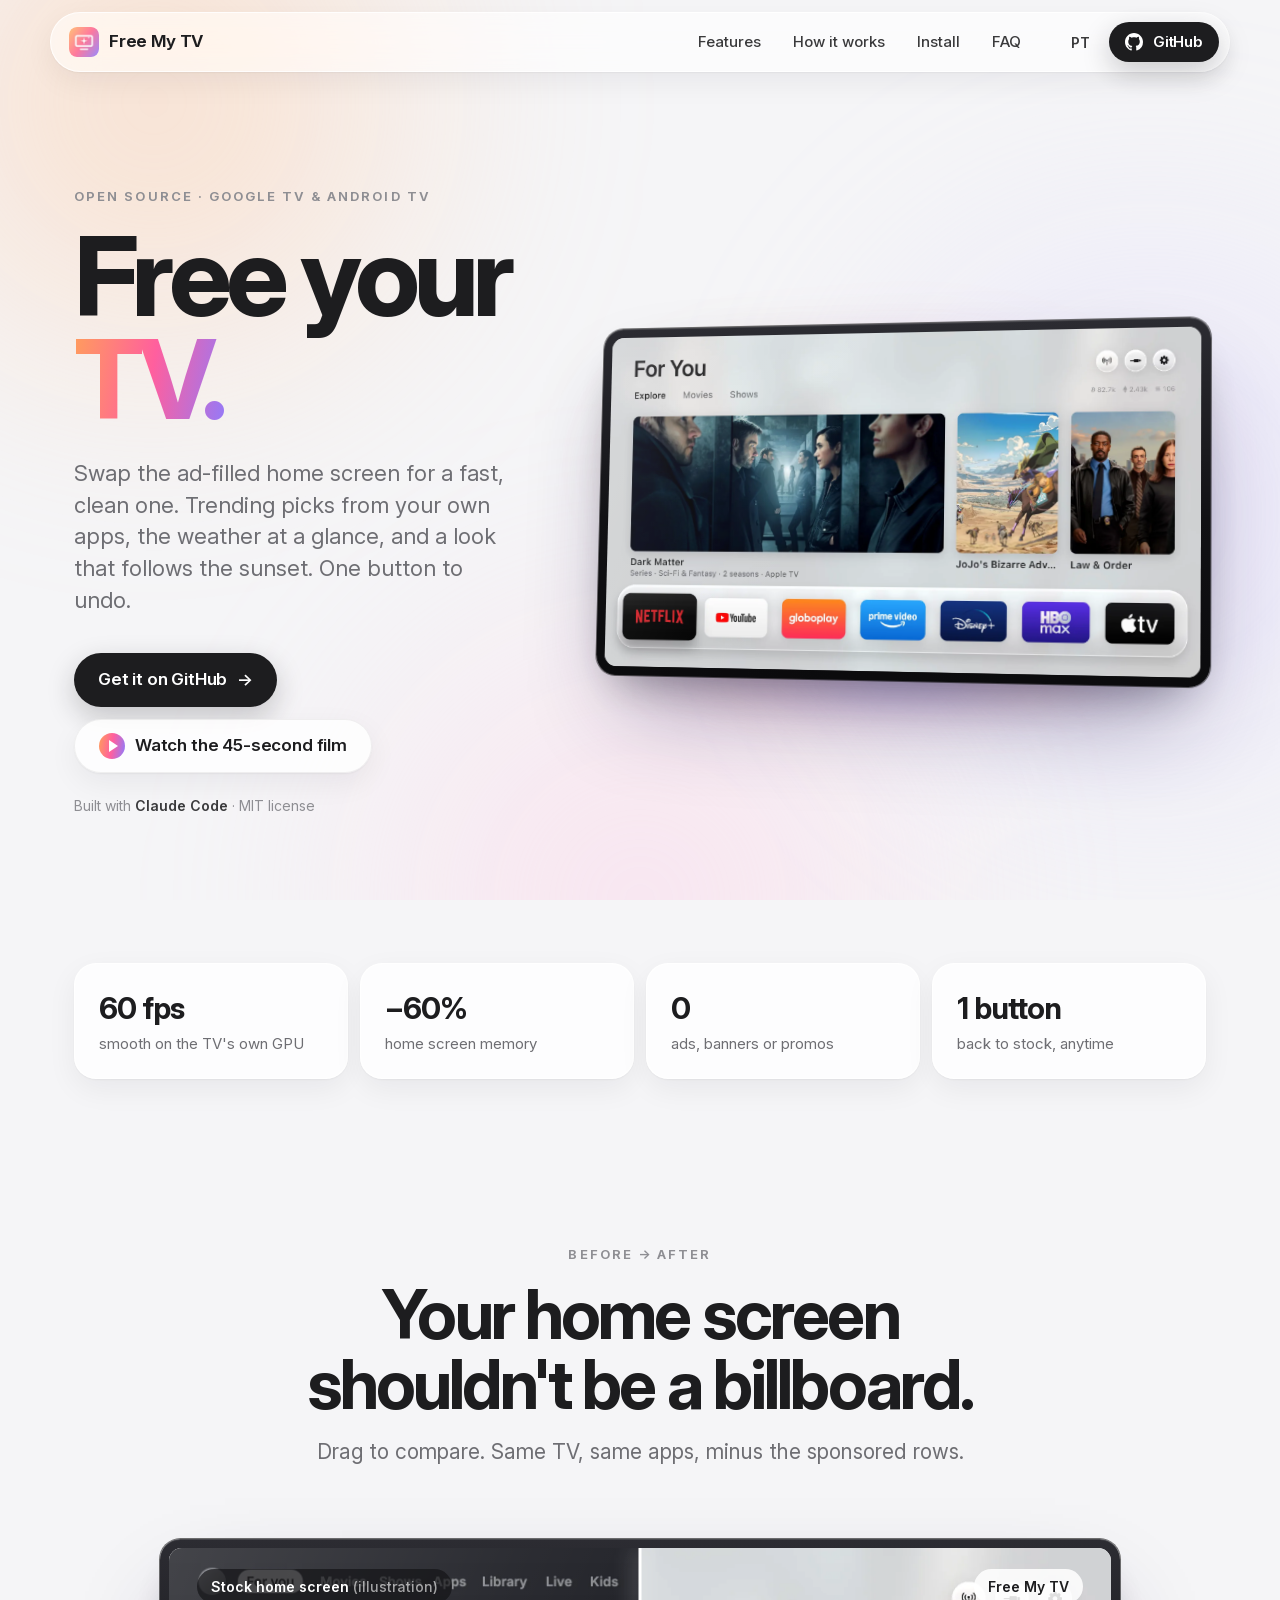
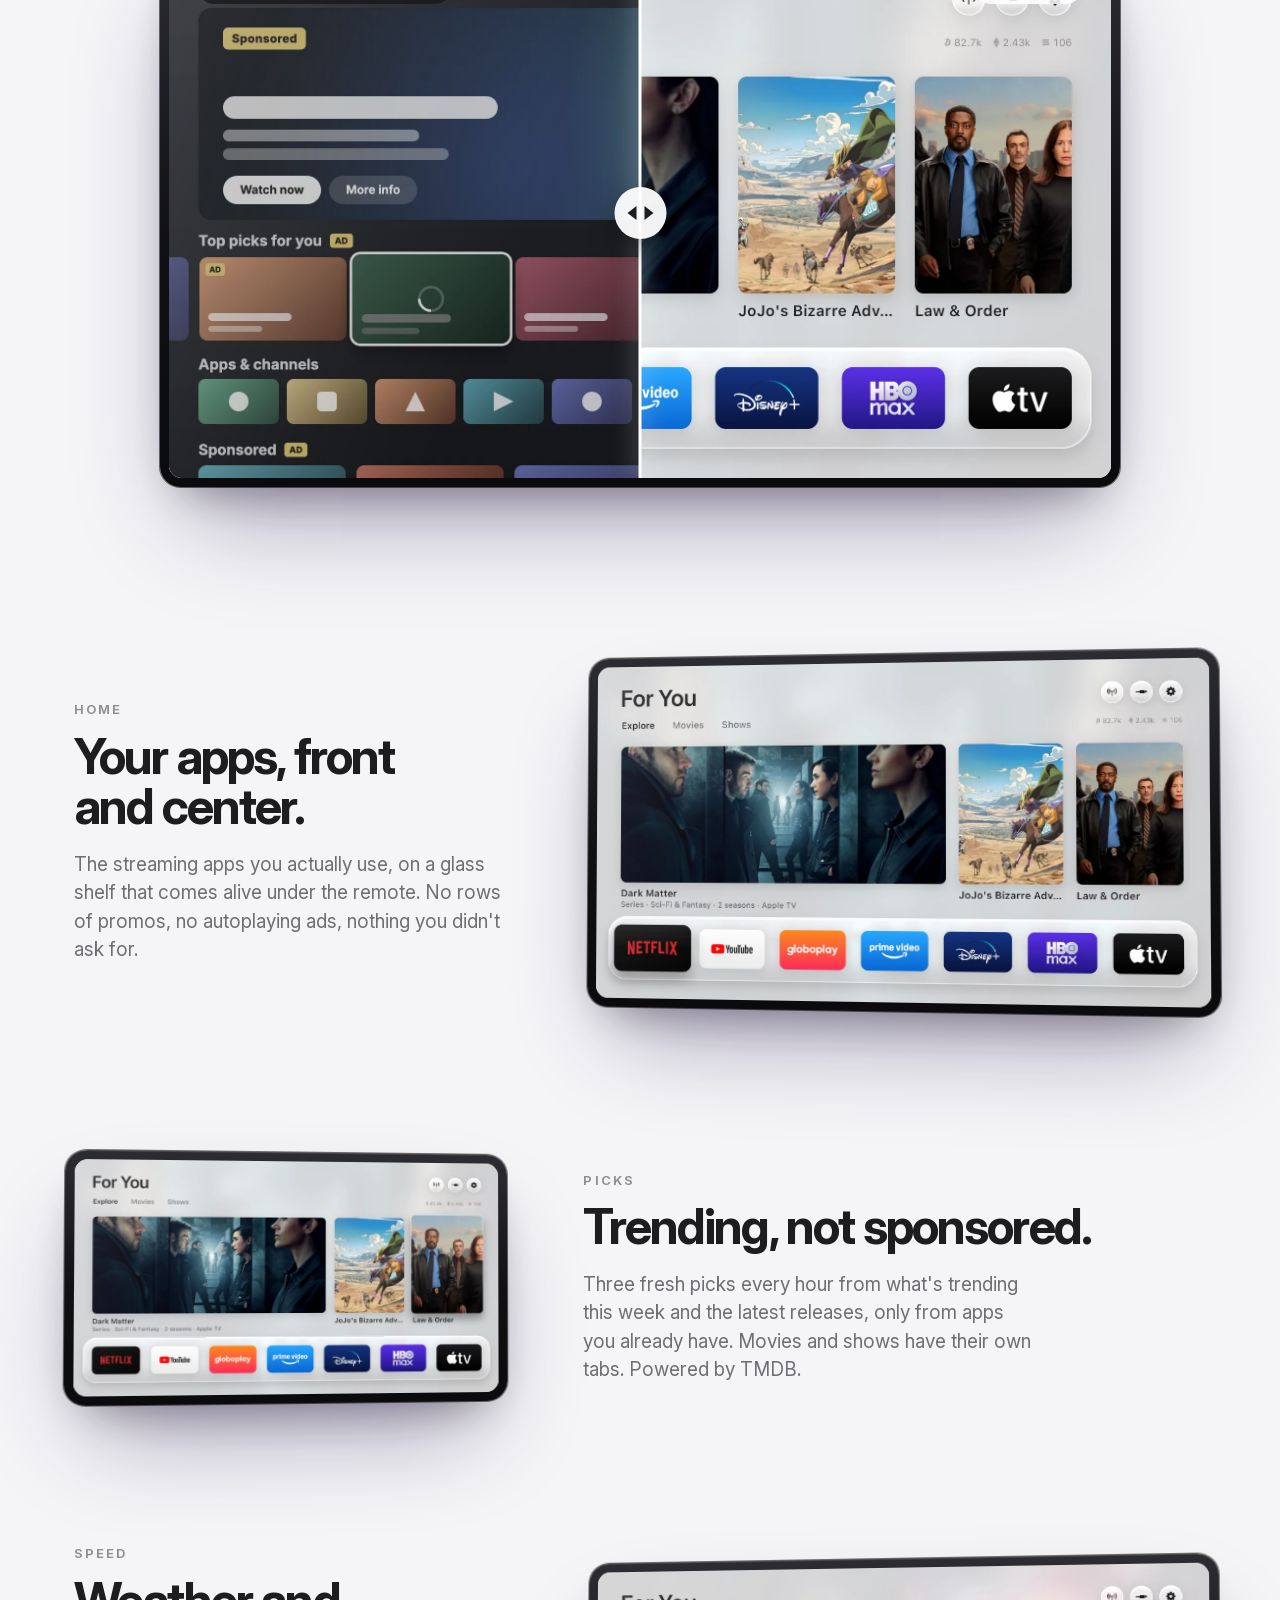
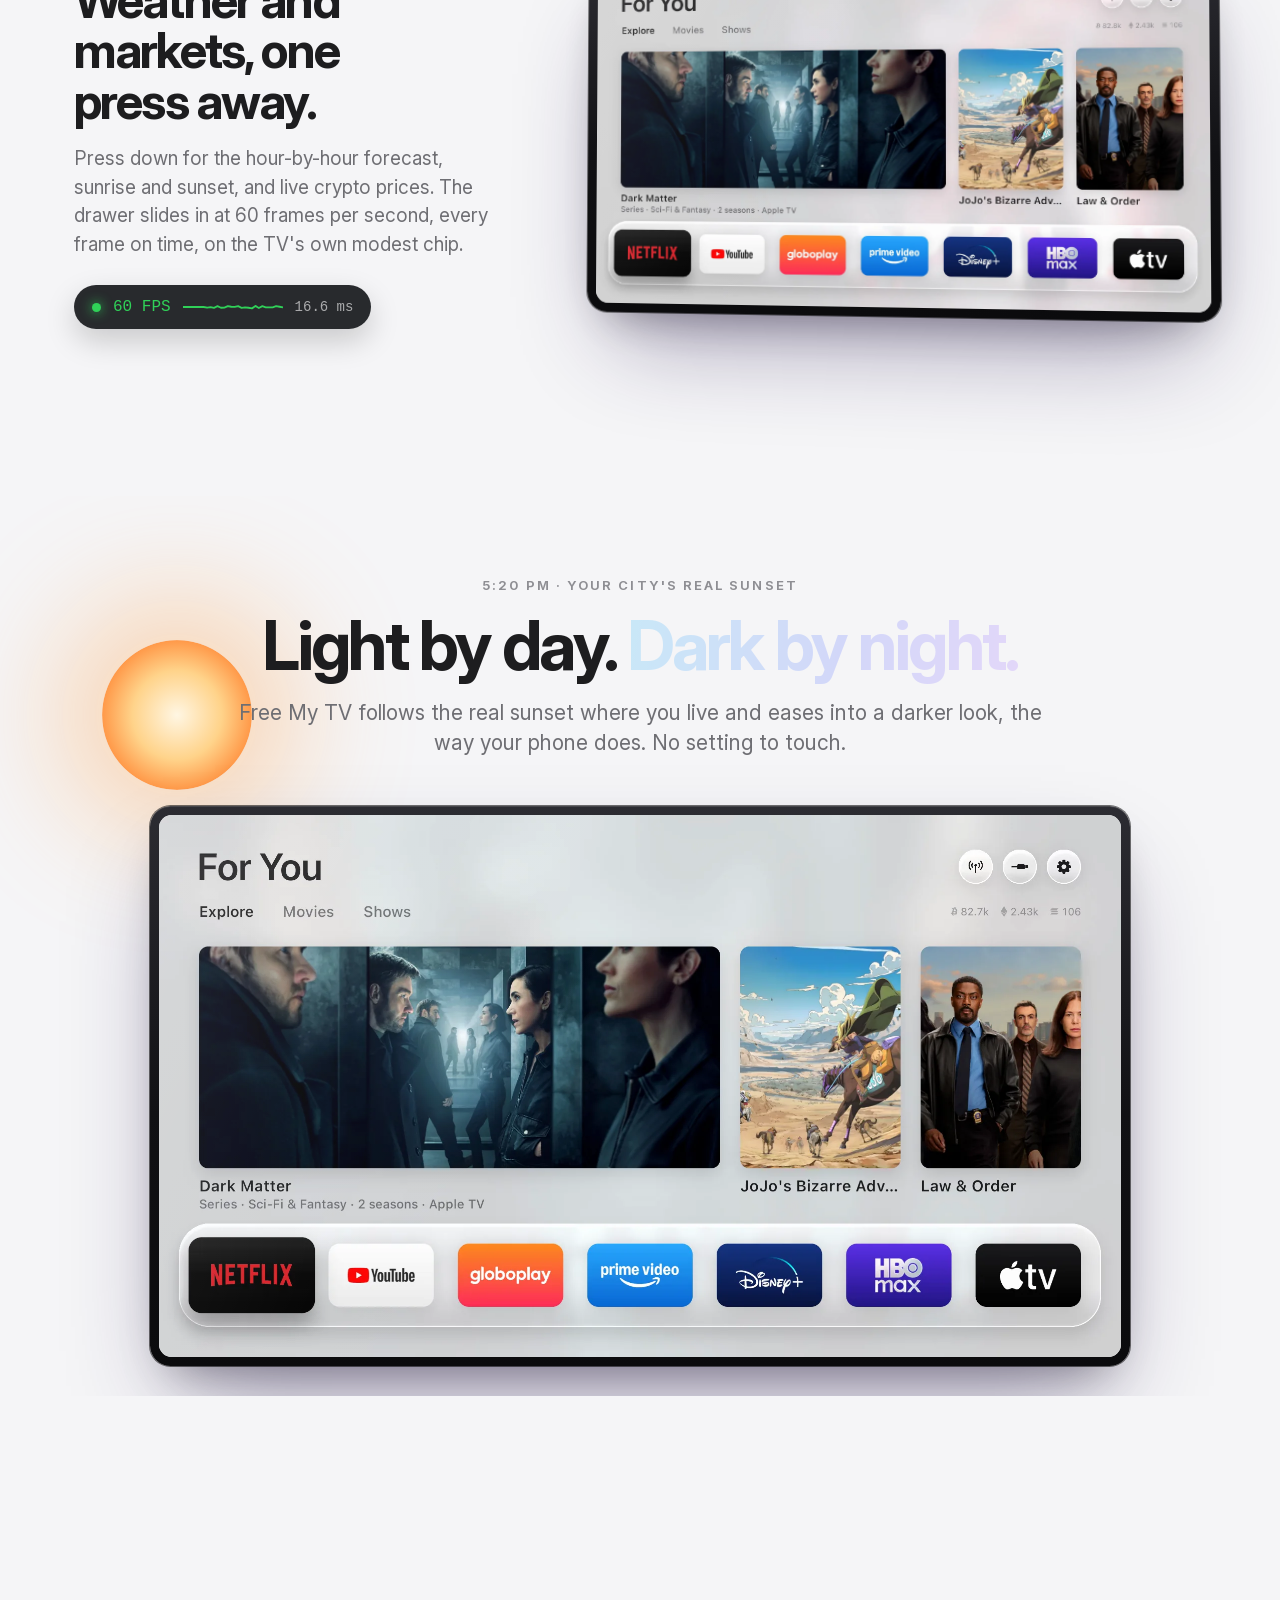
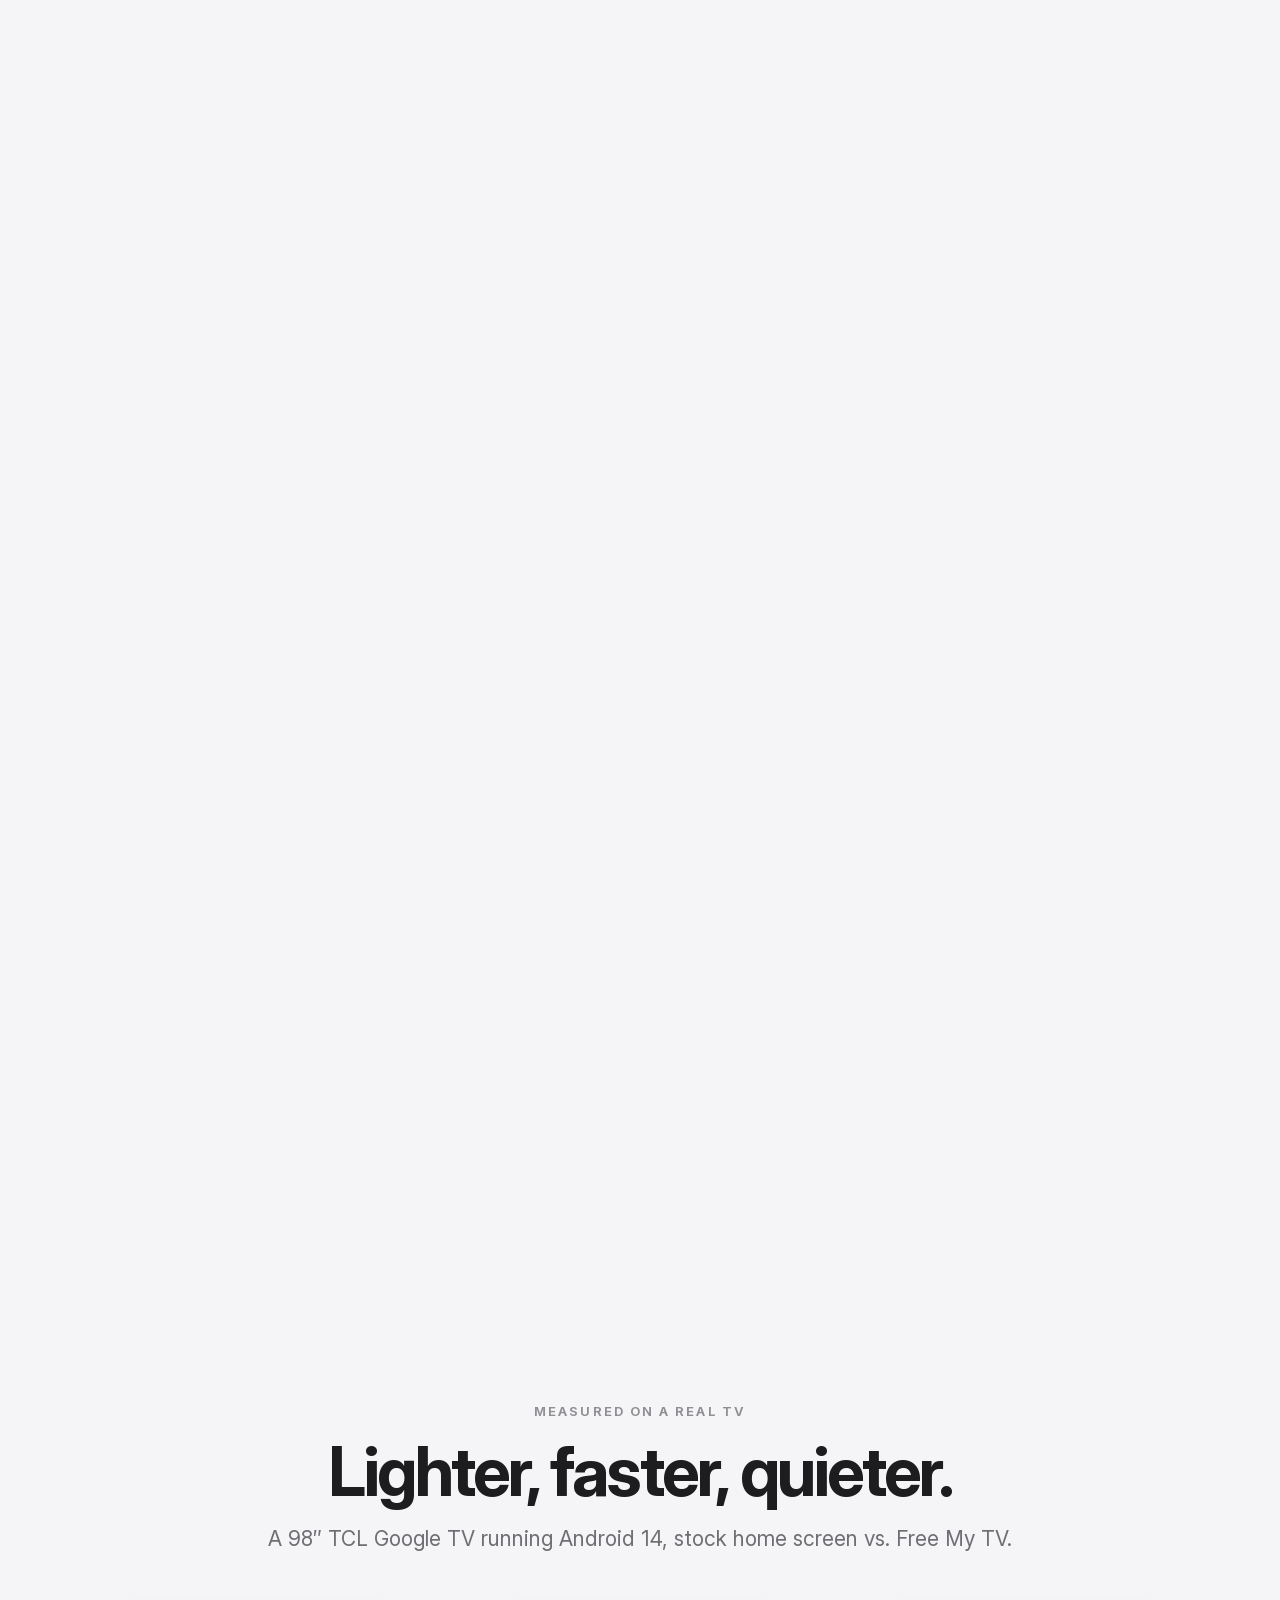
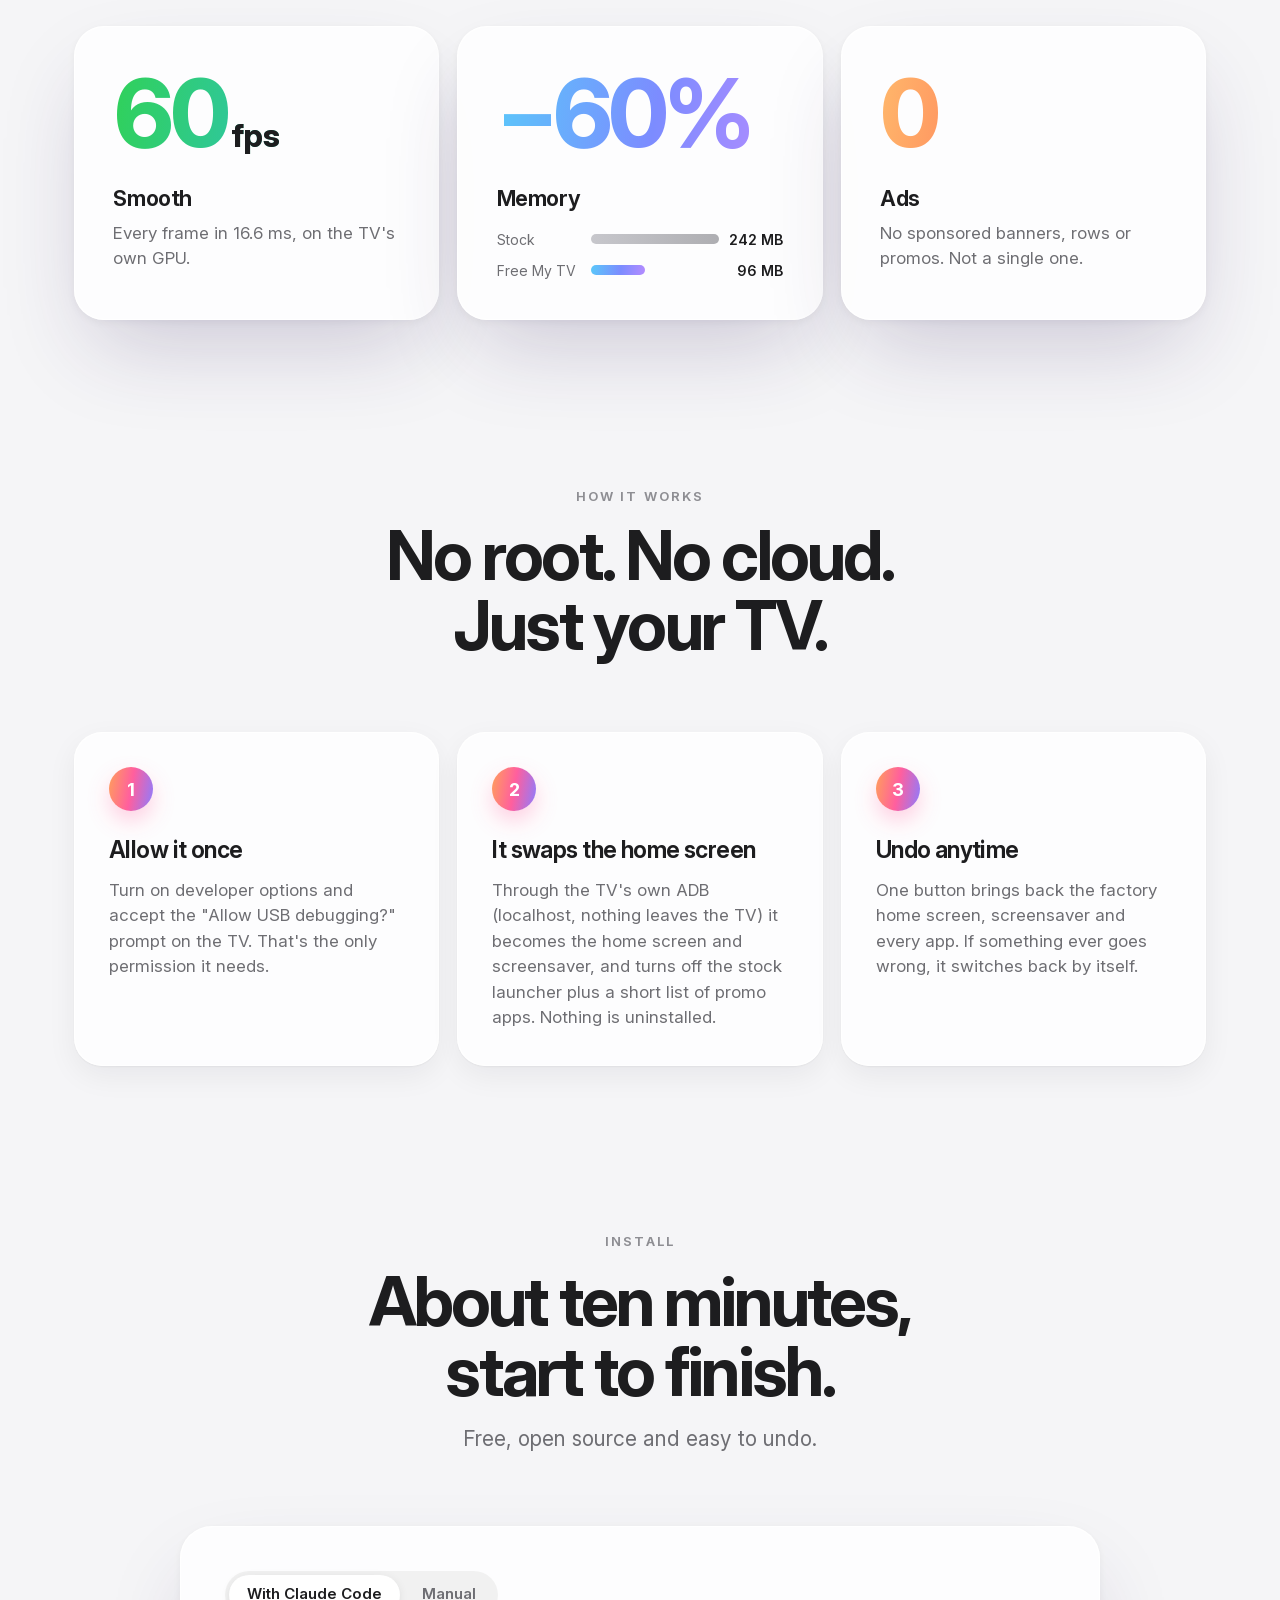
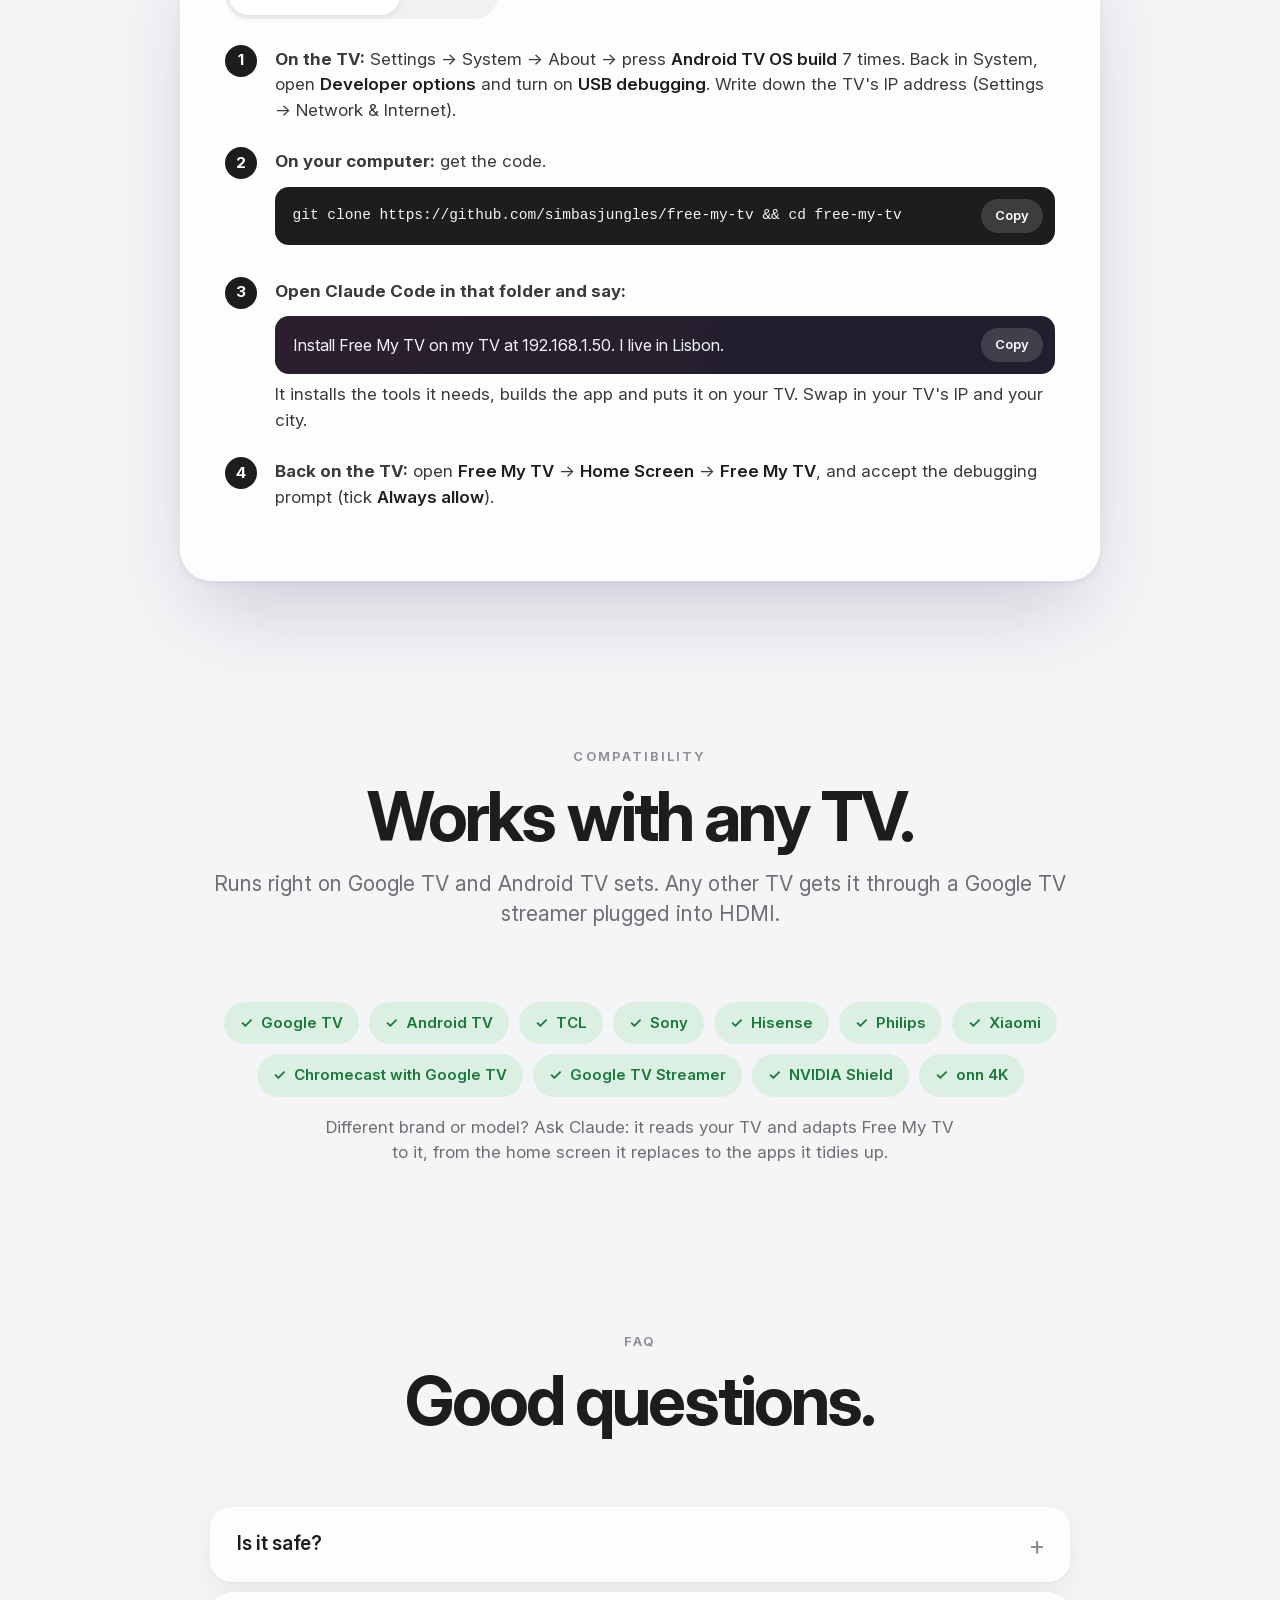
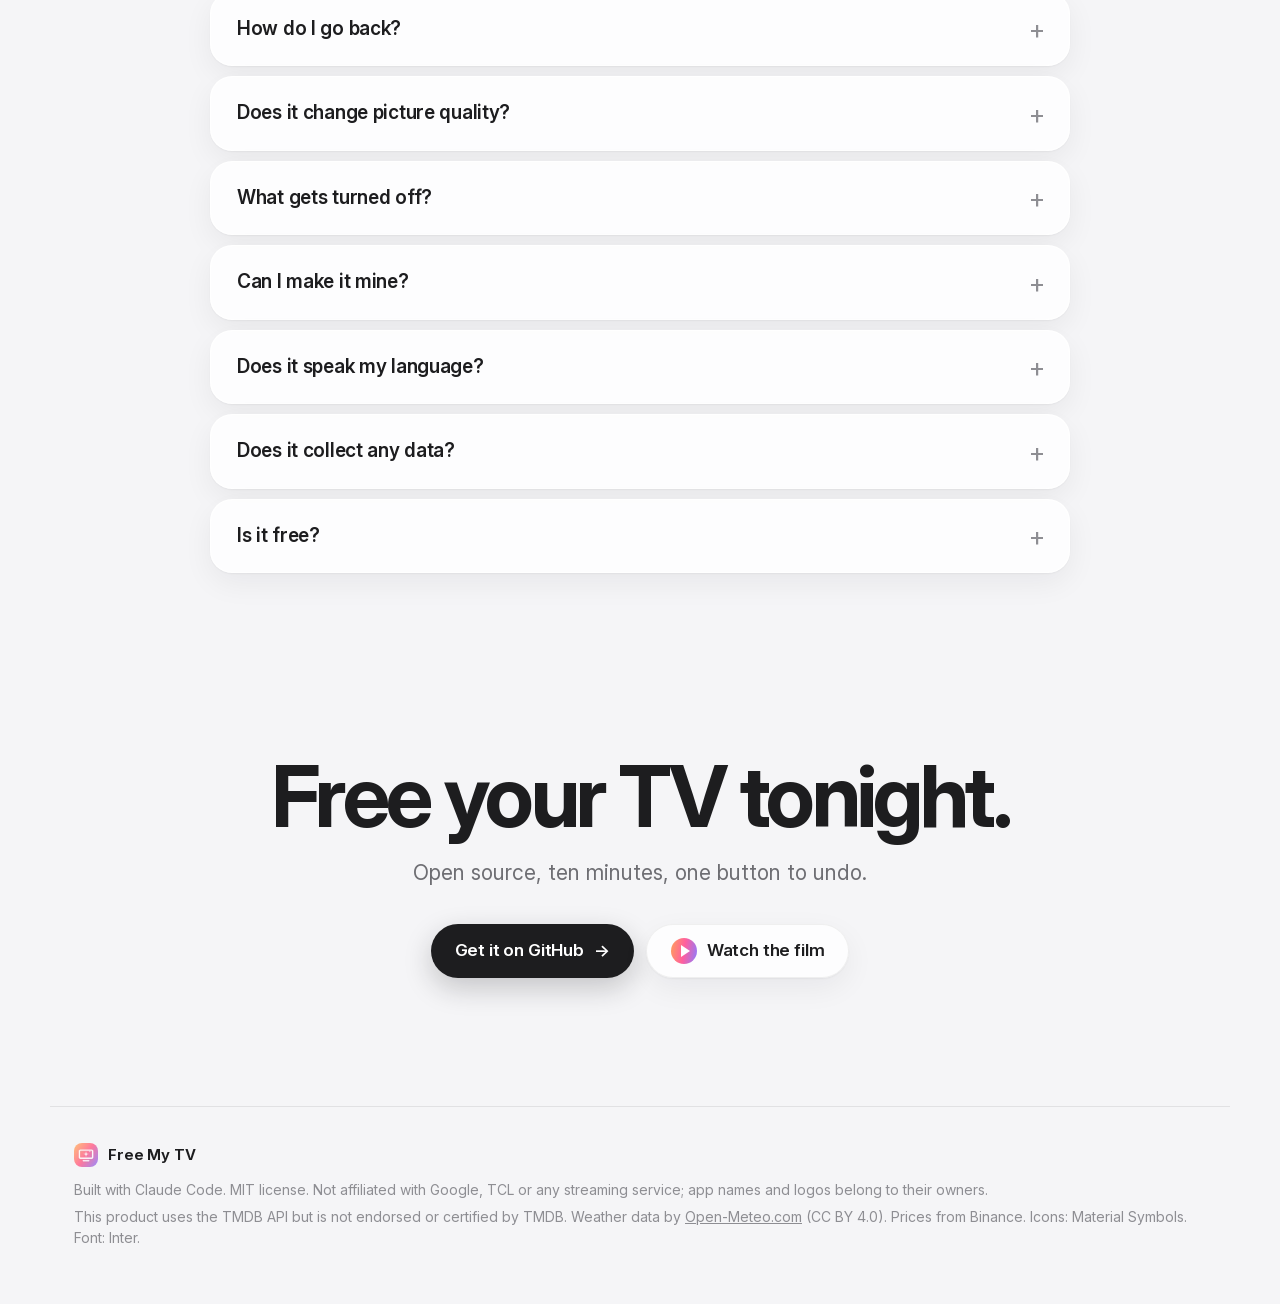
==== docs/index.html @ 4b9f0510 "feat: add Spanish language support" ====
<!doctype html>
<html lang="en">
<head>
  <meta charset="utf-8">
  <meta name="viewport" content="width=device-width, initial-scale=1, viewport-fit=cover">
  <script>
    // Brazilians (a Portuguese browser or a Brazilian time zone) get the Portuguese page; the PT/EN switch wins.
    (function () {
      var lang;
      try { lang = localStorage.getItem("lang"); } catch (e) {}
      if (!lang) {
        var zone = "";
        try { zone = Intl.DateTimeFormat().resolvedOptions().timeZone || ""; } catch (e) {}
        var brazil = /^(America\/(Sao_Paulo|Rio_Branco|Manaus|Cuiaba|Campo_Grande|Porto_Velho|Boa_Vista|Belem|Fortaleza|Recife|Araguaina|Maceio|Bahia|Santarem|Noronha|Eirunepe)|Brazil\/)/.test(zone);
        lang = brazil || /^pt\b/i.test(navigator.language || "") ? "pt" : "en";
      }
      if (lang === "pt") location.replace("pt/" + location.search + location.hash);
    })();
  </script>
  <title>Free My TV — a fast, ad-free home screen for Google TV</title>
  <meta name="description" content="Open-source home screen for Google TV and Android TV. No ads, 60 fps, trending picks from your own apps and a look that follows the sunset. One button to undo.">
  <link rel="canonical" href="https://freemytv.io/">
  <link rel="alternate" hreflang="en" href="https://freemytv.io/">
  <link rel="alternate" hreflang="pt-BR" href="https://freemytv.io/pt/">
  <link rel="alternate" hreflang="x-default" href="https://freemytv.io/">
  <meta name="theme-color" content="#F5F5F7">
  <meta property="og:type" content="website">
  <meta property="og:locale" content="en_US">
  <meta property="og:locale:alternate" content="pt_BR">
  <meta property="og:url" content="https://freemytv.io/">
  <meta property="og:title" content="Free My TV">
  <meta property="og:description" content="A fast, ad-free home screen for Google TV. Open source. One button to undo.">
  <meta property="og:image" content="https://freemytv.io/assets/og.jpg">
  <meta property="og:image:width" content="1200">
  <meta property="og:image:height" content="630">
  <meta name="twitter:card" content="summary_large_image">
  <meta name="twitter:title" content="Free My TV">
  <meta name="twitter:description" content="A fast, ad-free home screen for Google TV. Open source. One button to undo.">
  <meta name="twitter:image" content="https://freemytv.io/assets/og.jpg">
  <link rel="icon" type="image/png" href="assets/favicon-64.png">
  <link rel="apple-touch-icon" href="assets/apple-touch-icon.png">
  <link rel="preload" href="assets/fonts/InterVariable.ttf" as="font" type="font/ttf" crossorigin>
  <link rel="stylesheet" href="styles.css">
</head>
<body>
  <div class="sky" aria-hidden="true"><span class="blob b1"></span><span class="blob b2"></span><span class="blob b3"></span></div>

  <header class="nav" id="nav">
    <a class="brand" href="#top" aria-label="Free My TV, back to top">
      <img src="assets/icon-512.png" alt="" width="30" height="30">
      <span>Free My TV</span>
    </a>
    <nav class="links" aria-label="Sections">
      <a href="#features">Features</a>
      <a href="#how">How it works</a>
      <a href="#install">Install</a>
      <a href="#faq">FAQ</a>
    </nav>
    <div class="nav-end">
      <a class="lang" href="pt/" hreflang="pt-BR" lang="pt-BR" data-lang="pt" aria-label="Ler em português">PT</a>
      <a class="btn btn-dark btn-sm" href="https://github.com/simbasjungles/free-my-tv" rel="noopener">
      <svg class="gh" viewBox="0 0 16 16" aria-hidden="true"><path d="M8 0C3.58 0 0 3.58 0 8c0 3.54 2.29 6.53 5.47 7.59.4.07.55-.17.55-.38 0-.19-.01-.82-.01-1.49-2.01.37-2.53-.49-2.69-.94-.09-.23-.48-.94-.82-1.13-.28-.15-.68-.52-.01-.53.63-.01 1.08.58 1.23.82.72 1.21 1.87.87 2.33.66.07-.52.28-.87.51-1.07-1.78-.2-3.64-.89-3.64-3.95 0-.87.31-1.59.82-2.15-.08-.2-.36-1.02.08-2.12 0 0 .67-.21 2.2.82.64-.18 1.32-.27 2-.27.68 0 1.36.09 2 .27 1.53-1.04 2.2-.82 2.2-.82.44 1.1.16 1.92.08 2.12.51.56.82 1.27.82 2.15 0 3.07-1.87 3.75-3.65 3.95.29.25.54.73.54 1.48 0 1.07-.01 1.93-.01 2.2 0 .21.15.46.55.38A8.013 8.013 0 0016 8c0-4.42-3.58-8-8-8z"/></svg>
      <span>GitHub</span>
      </a>
    </div>
  </header>

  <main id="top">
    <!-- Hero -->
    <section class="hero">
      <div class="hero-copy">
        <p class="kicker" data-reveal>Open source · Google TV &amp; Android TV</p>
        <h1 data-reveal>Free your <span class="grad">TV.</span></h1>
        <p class="lede" data-reveal>Swap the ad-filled home screen for a fast, clean one. Trending picks from your own apps, the weather at a glance, and a look that follows the sunset. One button to undo.</p>
        <div class="cta" data-reveal>
          <a class="btn btn-dark" href="https://github.com/simbasjungles/free-my-tv" rel="noopener">Get it on GitHub <span aria-hidden="true">→</span></a>
          <button class="btn btn-glass" type="button" data-film><span class="play" aria-hidden="true"></span>Watch the 45-second film</button>
        </div>
        <p class="built" data-reveal>Built with <b>Claude Code</b> · MIT license</p>
      </div>
      <div class="hero-stage" data-reveal>
        <div class="tv tilt" id="heroTv">
          <div class="screen">
            <video data-src="assets/nav.mp4" poster="assets/nav-poster.webp" muted loop playsinline preload="none" aria-label="The Free My TV home screen, moving through the apps"></video>
          </div>
        </div>
        <div class="floor" aria-hidden="true"></div>
      </div>
      <ul class="stats" data-reveal>
        <li><b>60 fps</b><span>smooth on the TV's own GPU</span></li>
        <li><b>−60%</b><span>home screen memory</span></li>
        <li><b>0</b><span>ads, banners or promos</span></li>
        <li><b>1 button</b><span>back to stock, anytime</span></li>
      </ul>
    </section>

    <!-- Before / after -->
    <section class="section compare" id="compare">
      <div class="head" data-reveal>
        <p class="kicker">Before → after</p>
        <h2>Your home screen shouldn't be a billboard.</h2>
        <p class="sub">Drag to compare. Same TV, same apps, minus the sponsored rows.</p>
      </div>
      <div class="tv ba" id="ba" data-reveal tabindex="0" role="slider" aria-label="Compare the stock home screen with Free My TV" aria-valuemin="0" aria-valuemax="100" aria-valuenow="50">
        <div class="screen">
          <img class="after" src="assets/home-day.webp" alt="The Free My TV home screen: three picks, a glass shelf of apps" loading="lazy">
          <div class="before-wrap"><img class="before" src="assets/before.webp" alt="A typical stock home screen full of sponsored rows (illustration)" loading="lazy"></div>
          <span class="tag tag-l">Stock home screen <em>(illustration)</em></span>
          <span class="tag tag-r">Free My TV</span>
          <div class="handle" aria-hidden="true"><span></span></div>
        </div>
      </div>
    </section>

    <!-- Features -->
    <section class="section features" id="features">
      <article class="feature" data-reveal>
        <div class="copy">
          <p class="kicker">Home</p>
          <h3>Your apps, front and center.</h3>
          <p>The streaming apps you actually use, on a glass shelf that comes alive under the remote. No rows of promos, no autoplaying ads, nothing you didn't ask for.</p>
        </div>
        <div class="tv"><div class="screen"><video data-src="assets/nav.mp4" poster="assets/nav-poster.webp" muted loop playsinline preload="none" aria-label="Moving across the app shelf"></video></div></div>
      </article>

      <article class="feature flip" data-reveal>
        <div class="copy">
          <p class="kicker">Picks</p>
          <h3>Trending, not sponsored.</h3>
          <p>Three fresh picks every hour from what's trending this week and the latest releases, only from apps you already have. Movies and shows have their own tabs. Powered by TMDB.</p>
        </div>
        <div class="tv"><div class="screen"><video data-src="assets/tabs.mp4" poster="assets/tabs-poster.webp" muted loop playsinline preload="none" aria-label="Switching between Explore, Movies and Shows"></video></div></div>
      </article>

      <article class="feature" data-reveal>
        <div class="copy">
          <p class="kicker">Speed</p>
          <h3>Weather and markets, one press away.</h3>
          <p>Press down for the hour-by-hour forecast, sunrise and sunset, and live crypto prices. The drawer slides in at 60 frames per second, every frame on time, on the TV's own modest chip.</p>
          <div class="hud" aria-hidden="true"><i></i><b>60 FPS</b><svg viewBox="0 0 120 24" preserveAspectRatio="none"><polyline id="spark" fill="none" points=""/></svg><span>16.6 ms</span></div>
        </div>
        <div class="tv"><div class="screen"><video data-src="assets/drawer.mp4" poster="assets/drawer-poster.webp" muted loop playsinline preload="none" aria-label="The drawer with weather and crypto opening"></video></div></div>
      </article>
    </section>

    <!-- Sunset: scroll to go from day to night -->
    <section class="sunset" id="sunset" aria-label="Light by day, dark by night">
      <div class="sticky">
        <div class="stars" aria-hidden="true"></div>
        <div class="sun" aria-hidden="true"></div>
        <div class="moon" aria-hidden="true"></div>
        <div class="head">
          <p class="kicker"><span class="clock" id="sunClock">5:20 PM</span> · your city's real sunset</p>
          <h2><span class="w-day">Light by day.</span> <span class="w-night">Dark by night.</span></h2>
          <p class="sub">Free My TV follows the real sunset where you live and eases into a darker look, the way your phone does. No setting to touch.</p>
        </div>
        <div class="tv"><div class="screen">
          <img src="assets/day.webp" alt="The home screen during the day" loading="lazy">
          <img class="night" src="assets/night.webp" alt="The same home screen at night" loading="lazy">
        </div></div>
      </div>
    </section>

    <!-- Numbers -->
    <section class="section numbers" id="numbers">
      <div class="head" data-reveal>
        <p class="kicker">Measured on a real TV</p>
        <h2>Lighter, faster, quieter.</h2>
        <p class="sub">A 98″ TCL Google TV running Android 14, stock home screen vs. Free My TV.</p>
      </div>
      <div class="cards">
        <div class="card" data-reveal><b class="big grad-mint"><span data-count="60">0</span><small>fps</small></b><h4>Smooth</h4><p>Every frame in 16.6 ms, on the TV's own GPU.</p></div>
        <div class="card" data-reveal><b class="big grad-sky">−<span data-count="60">0</span>%</b><h4>Memory</h4>
          <div class="bars"><div><span>Stock</span><i style="--w:100%"></i><em>242 MB</em></div><div><span>Free My TV</span><i style="--w:40%"></i><em>96 MB</em></div></div>
        </div>
        <div class="card" data-reveal><b class="big grad-sun">0</b><h4>Ads</h4><p>No sponsored banners, rows or promos. Not a single one.</p></div>
      </div>
    </section>

    <!-- How it works -->
    <section class="section how" id="how">
      <div class="head" data-reveal>
        <p class="kicker">How it works</p>
        <h2>No root. No cloud. Just your TV.</h2>
      </div>
      <ol class="steps">
        <li class="step" data-reveal>
          <span class="num">1</span>
          <h4>Allow it once</h4>
          <p>Turn on developer options and accept the "Allow USB debugging?" prompt on the TV. That's the only permission it needs.</p>
        </li>
        <li class="step" data-reveal>
          <span class="num">2</span>
          <h4>It swaps the home screen</h4>
          <p>Through the TV's own ADB (localhost, nothing leaves the TV) it becomes the home screen and screensaver, and turns off the stock launcher plus a short list of promo apps. Nothing is uninstalled.</p>
        </li>
        <li class="step" data-reveal>
          <span class="num">3</span>
          <h4>Undo anytime</h4>
          <p>One button brings back the factory home screen, screensaver and every app. If something ever goes wrong, it switches back by itself.</p>
        </li>
      </ol>
    </section>

    <!-- Install -->
    <section class="section install" id="install">
      <div class="head" data-reveal>
        <p class="kicker">Install</p>
        <h2>About ten minutes, start to finish.</h2>
        <p class="sub">Free, open source and easy to undo.</p>
      </div>
      <div class="panel" data-reveal>
        <div class="tabs" role="tablist" aria-label="Install method">
          <button role="tab" aria-selected="true" aria-controls="tab-claude" id="t-claude">With Claude Code</button>
          <button role="tab" aria-selected="false" aria-controls="tab-manual" id="t-manual">Manual</button>
        </div>

        <div class="tabpanel" id="tab-claude" role="tabpanel" aria-labelledby="t-claude">
          <ol class="howto">
            <li><b>On the TV:</b> Settings → System → About → press <em>Android TV OS build</em> 7 times. Back in System, open <em>Developer options</em> and turn on <em>USB debugging</em>. Write down the TV's IP address (Settings → Network &amp; Internet).</li>
            <li><b>On your computer:</b> get the code.
              <div class="code"><code>git clone https://github.com/simbasjungles/free-my-tv &amp;&amp; cd free-my-tv</code><button class="copy-btn" type="button" aria-label="Copy command">Copy</button></div>
            </li>
            <li><b>Open Claude Code in that folder and say:</b>
              <div class="code prompt"><code>Install Free My TV on my TV at 192.168.1.50. I live in Lisbon.</code><button class="copy-btn" type="button" aria-label="Copy prompt">Copy</button></div>
              It installs the tools it needs, builds the app and puts it on your TV. Swap in your TV's IP and your city.
            </li>
            <li><b>Back on the TV:</b> open <em>Free My TV</em> → <em>Home Screen</em> → <em>Free My TV</em>, and accept the debugging prompt (tick <em>Always allow</em>).</li>
          </ol>
        </div>

        <div class="tabpanel" id="tab-manual" role="tabpanel" aria-labelledby="t-manual" hidden>
          <ol class="howto">
            <li><b>On the TV:</b> turn on <em>Developer options</em> and <em>USB debugging</em> (as in the other tab), and note its IP address.</li>
            <li><b>Tools:</b> a JDK (17+), the Android SDK command-line tools and adb. On a Mac:
              <div class="code"><code>brew install --cask temurin android-commandlinetools android-platform-tools &amp;&amp; sdkmanager "build-tools;34.0.0" "platforms;android-34"</code><button class="copy-btn" type="button" aria-label="Copy command">Copy</button></div>
            </li>
            <li><b>Build:</b> the first run creates <em>config.properties</em>. Add your city there and, for the trending picks, a <a href="https://www.themoviedb.org/settings/api" rel="noopener">free TMDB key</a>. Then build again.
              <div class="code"><code>git clone https://github.com/simbasjungles/free-my-tv &amp;&amp; cd free-my-tv &amp;&amp; ./build.sh</code><button class="copy-btn" type="button" aria-label="Copy command">Copy</button></div>
            </li>
            <li><b>Install:</b>
              <div class="code"><code>adb connect 192.168.1.50:5555 &amp;&amp; adb install -r FreeMyTV.apk</code><button class="copy-btn" type="button" aria-label="Copy command">Copy</button></div>
              On TCL TVs, also let it run in the background (TCL blocks it by default):
              <div class="code"><code>adb shell appops set io.freemytv AUTO_START allow</code><button class="copy-btn" type="button" aria-label="Copy command">Copy</button></div>
            </li>
            <li><b>On the TV:</b> open <em>Free My TV</em> → <em>Home Screen</em> → <em>Free My TV</em>.</li>
          </ol>
        </div>
      </div>
    </section>

    <!-- Compatibility -->
    <section class="section compat" id="compat">
      <div class="head" data-reveal>
        <p class="kicker">Compatibility</p>
        <h2>Works with any TV.</h2>
        <p class="sub">Runs right on Google TV and Android TV sets. Any other TV gets it through a Google TV streamer plugged into HDMI.</p>
      </div>
      <div class="chips" data-reveal>
        <span class="chip ok">Google TV</span><span class="chip ok">Android TV</span><span class="chip ok">TCL</span><span class="chip ok">Sony</span>
        <span class="chip ok">Hisense</span><span class="chip ok">Philips</span><span class="chip ok">Xiaomi</span><span class="chip ok">Chromecast with Google TV</span>
        <span class="chip ok">Google TV Streamer</span><span class="chip ok">NVIDIA Shield</span><span class="chip ok">onn 4K</span>
      </div>
      <p class="note" data-reveal>Different brand or model? Ask Claude: it reads your TV and adapts Free My TV to it, from the home screen it replaces to the apps it tidies up.</p>
    </section>

    <!-- FAQ -->
    <section class="section faq" id="faq">
      <div class="head" data-reveal>
        <p class="kicker">FAQ</p>
        <h2>Good questions.</h2>
      </div>
      <div class="qs" data-reveal>
        <details><summary>Is it safe?</summary><p>It uses the same commands as Android's own developer tools, from inside the TV. Nothing is rooted or uninstalled: apps are only turned off and come back with one button. Picture, sound, inputs, the remote, Google services and the Play Store are on a never-touch list.</p></details>
        <details><summary>How do I go back?</summary><p>Open Free My TV → Home Screen → Original. The factory home screen, screensaver and every app come back exactly as they were. If the new home screen ever crashes three times in five minutes, it switches back on its own.</p></details>
        <details><summary>Does it change picture quality?</summary><p>No. Picture settings aren't touched, and videos play through the same hardware path. We measured the same resolution and the same video source in both modes.</p></details>
        <details><summary>What gets turned off?</summary><p>The stock home screen and screensaver (replaced), Google TV's recovery home, Play Games and YouTube Music, and on TCL TVs the TCL Channel, messages, store demo, hotel menu, manuals, mirroring and logging apps. Google Assistant only if you ask for it in the config.</p></details>
        <details><summary>Can I make it mine?</summary><p>That's the idea. Open the folder in Claude Code and just ask: "add Crunchyroll to the shelf", "show prices in euros", "set it up for my Sony". It changes the code, rebuilds the app and puts it on your TV.</p></details>
        <details><summary>Does it speak my language?</summary><p>English, Spanish and Portuguese, following the TV's language. Want another one? Ask Claude to add it.</p></details>
        <details><summary>Does it collect any data?</summary><p>No accounts, no analytics, no tracking. It only talks to TMDB (picks), Open-Meteo (weather, with the coordinates you set) and Binance (prices).</p></details>
        <details><summary>Is it free?</summary><p>Yes. MIT license, and the TMDB key is free too.</p></details>
      </div>
    </section>

    <!-- Final CTA -->
    <section class="final" data-reveal>
      <h2>Free your TV tonight.</h2>
      <p class="sub">Open source, ten minutes, one button to undo.</p>
      <div class="cta">
        <a class="btn btn-dark" href="https://github.com/simbasjungles/free-my-tv" rel="noopener">Get it on GitHub <span aria-hidden="true">→</span></a>
        <button class="btn btn-glass" type="button" data-film><span class="play" aria-hidden="true"></span>Watch the film</button>
      </div>
    </section>
  </main>

  <footer class="foot">
    <div class="brand"><img src="assets/icon-512.png" alt="" width="24" height="24"><span>Free My TV</span></div>
    <p>Built with Claude Code. MIT license. Not affiliated with Google, TCL or any streaming service; app names and logos belong to their owners.</p>
    <p>This product uses the TMDB API but is not endorsed or certified by TMDB. Weather data by <a href="https://open-meteo.com/" rel="noopener">Open-Meteo.com</a> (CC BY 4.0). Prices from Binance. Icons: Material Symbols. Font: Inter.</p>
  </footer>

  <dialog class="film" id="film" aria-label="The Free My TV film">
    <button class="close" type="button" aria-label="Close">×</button>
    <video controls playsinline preload="none" poster="assets/film-poster.webp"><source src="assets/film.mp4" type="video/mp4"></video>
  </dialog>

  <script src="app.js" defer></script>
</body>
</html>
---- docs/styles.css ----
@font-face {
  font-family: "Inter";
  src: url("assets/fonts/InterVariable.ttf") format("truetype");
  font-weight: 100 900;
  font-display: swap;
}

:root {
  --bg: #f5f5f7;
  --ink: #1d1d1f;
  --ink-2: #3a3a3c;
  --muted: #6e6e73;
  --faint: #8e8e93;
  --line: rgba(0, 0, 0, 0.08);
  --glass: rgba(255, 255, 255, 0.6);
  --glass-2: rgba(255, 255, 255, 0.82);
  --stroke: rgba(255, 255, 255, 0.8);
  --shadow-1: 0 1px 2px rgba(20, 16, 40, 0.05), 0 10px 30px rgba(20, 16, 40, 0.06);
  --shadow-2: 0 2px 8px rgba(20, 16, 40, 0.05), 0 40px 90px -20px rgba(50, 30, 90, 0.22);
  --dusk: linear-gradient(100deg, #ff9f5a 0%, #ff5f9e 50%, #8c7cff 100%);
  --sun: linear-gradient(100deg, #ffb86b 0%, #ff7a59 48%, #ff5fa2 100%);
  --sky: linear-gradient(100deg, #5ac8fa 0%, #7c8cff 55%, #b48cff 100%);
  --mint: linear-gradient(100deg, #30d158 0%, #2fc6a2 50%, #5ac8fa 100%);
  --ease: cubic-bezier(0.16, 1, 0.3, 1);
  --max: 1180px;
  color-scheme: light;
}

*,
*::before,
*::after {
  box-sizing: border-box;
}

html {
  scroll-behavior: smooth;
  -webkit-text-size-adjust: 100%;
}

body {
  margin: 0;
  background: var(--bg);
  color: var(--ink);
  font-family: "Inter", system-ui, -apple-system, "Segoe UI", Roboto, sans-serif;
  font-size: 17px;
  line-height: 1.5;
  -webkit-font-smoothing: antialiased;
  -moz-osx-font-smoothing: grayscale;
  text-rendering: optimizeLegibility;
  overflow-x: hidden;
}

img,
video {
  display: block;
  max-width: 100%;
}

a {
  color: inherit;
}

h1,
h2,
h3,
h4,
p {
  margin: 0;
}

:focus-visible {
  outline: 3px solid #7c8cff;
  outline-offset: 3px;
  border-radius: 8px;
}

/* ---------- Background: soft color fields ---------- */
/* Still on purpose: animating these blurred fields made the browser redo the blur on every frame. */

.sky {
  position: fixed;
  inset: 0;
  z-index: -1;
  overflow: hidden;
  pointer-events: none;
}

.blob {
  position: absolute;
  width: 60vmax;
  height: 60vmax;
  border-radius: 50%;
  filter: blur(90px);
  opacity: 0.5;
}

.b1 {
  left: -18vmax;
  top: -22vmax;
  background: radial-gradient(circle, #ffc9a0 0%, rgba(255, 201, 160, 0) 70%);
}

.b2 {
  right: -20vmax;
  top: 10vmax;
  background: radial-gradient(circle, #d9d2ff 0%, rgba(217, 210, 255, 0) 70%);
}

.b3 {
  left: 20vmax;
  bottom: -30vmax;
  background: radial-gradient(circle, #ffd0e6 0%, rgba(255, 208, 230, 0) 70%);
}

/* ---------- Navigation ---------- */

.nav {
  position: sticky;
  top: 12px;
  z-index: 50;
  display: flex;
  align-items: center;
  gap: 24px;
  max-width: var(--max);
  height: 60px;
  margin: 12px auto 0;
  padding: 0 10px 0 18px;
  border-radius: 999px;
  background: var(--glass);
  border: 1px solid var(--stroke);
  box-shadow: var(--shadow-1);
  backdrop-filter: saturate(180%) blur(22px);
  -webkit-backdrop-filter: saturate(180%) blur(22px);
  transition: box-shadow 0.4s var(--ease), background 0.4s var(--ease);
}

.nav.scrolled {
  background: var(--glass-2);
  box-shadow: 0 1px 2px rgba(20, 16, 40, 0.06), 0 16px 40px rgba(20, 16, 40, 0.1);
}

.brand {
  display: inline-flex;
  align-items: center;
  gap: 10px;
  font-weight: 650;
  font-size: 17px;
  letter-spacing: -0.01em;
  text-decoration: none;
}

.brand img {
  border-radius: 8px;
}

.links {
  display: flex;
  gap: 4px;
  margin-left: auto;
}

.links a {
  padding: 8px 14px;
  border-radius: 999px;
  color: var(--ink-2);
  font-size: 15px;
  font-weight: 500;
  text-decoration: none;
  transition: background 0.25s, color 0.25s;
}

.links a:hover {
  background: rgba(0, 0, 0, 0.05);
  color: var(--ink);
}

/* ---------- Buttons ---------- */

.nav-end {
  display: flex;
  align-items: center;
  gap: 6px;
}

.lang {
  display: grid;
  place-items: center;
  min-width: 44px;
  height: 40px;
  padding: 0 12px;
  border-radius: 999px;
  color: var(--ink-2);
  font-size: 14px;
  font-weight: 600;
  letter-spacing: 0.04em;
  text-decoration: none;
  transition: background 0.25s, color 0.25s;
}

.lang:hover {
  background: rgba(0, 0, 0, 0.05);
  color: var(--ink);
}

.btn {
  display: inline-flex;
  align-items: center;
  justify-content: center;
  gap: 10px;
  height: 54px;
  padding: 0 24px;
  border: 0;
  border-radius: 999px;
  font: inherit;
  font-size: 17px;
  font-weight: 600;
  letter-spacing: -0.01em;
  text-decoration: none;
  cursor: pointer;
  white-space: nowrap;
  transition: transform 0.35s var(--ease), box-shadow 0.35s var(--ease), background 0.35s;
}

.btn:hover {
  transform: translateY(-2px);
}

.btn:active {
  transform: translateY(0) scale(0.98);
}

.btn-dark {
  background: var(--ink);
  color: #fff;
  box-shadow: 0 10px 28px rgba(29, 29, 31, 0.22);
}

.btn-dark:hover {
  box-shadow: 0 16px 36px rgba(29, 29, 31, 0.28);
}

.btn-glass {
  background: var(--glass-2);
  color: var(--ink);
  border: 1px solid rgba(0, 0, 0, 0.06);
  box-shadow: var(--shadow-1);
}

.btn-sm {
  height: 40px;
  padding: 0 16px;
  font-size: 15px;
}

.gh {
  width: 18px;
  height: 18px;
  fill: currentColor;
}

.play {
  position: relative;
  width: 26px;
  height: 26px;
  border-radius: 50%;
  background: var(--dusk);
  flex: none;
}

.play::after {
  content: "";
  position: absolute;
  left: 10px;
  top: 7px;
  border-left: 9px solid #fff;
  border-top: 6px solid transparent;
  border-bottom: 6px solid transparent;
}

/* ---------- Type ---------- */

.kicker {
  font-size: 13px;
  font-weight: 650;
  letter-spacing: 0.16em;
  text-transform: uppercase;
  color: var(--faint);
}

.grad {
  background: var(--dusk);
  -webkit-background-clip: text;
  background-clip: text;
  color: transparent;
  padding: 0 0.04em 0.1em 0;
}

.sub {
  margin-top: 18px;
  font-size: clamp(17px, 1.7vw, 21px);
  line-height: 1.45;
  color: var(--muted);
}

h2 {
  font-size: clamp(38px, 5.4vw, 68px);
  font-weight: 700;
  line-height: 1.03;
  letter-spacing: -0.042em;
  text-wrap: balance;
}

/* ---------- The TV ---------- */

.tv {
  position: relative;
  padding: clamp(5px, 0.7vw, 10px);
  border-radius: clamp(12px, 1.6vw, 22px);
  background: linear-gradient(180deg, #2c2c32 0%, #111114 55%, #0b0b0d 100%);
  box-shadow:
    0 0 0 1px rgba(0, 0, 0, 0.55),
    inset 0 1px 0 rgba(255, 255, 255, 0.12),
    0 50px 100px -30px rgba(40, 24, 80, 0.45),
    0 22px 44px -22px rgba(0, 0, 0, 0.4);
}

.tv .screen {
  position: relative;
  aspect-ratio: 16 / 9;
  overflow: hidden;
  border-radius: clamp(7px, 1vw, 13px);
  background: #e9e9ee;
}

.tv .screen > img,
.tv .screen > video,
.tv .screen > .before-wrap {
  position: absolute;
  inset: 0;
  width: 100%;
  height: 100%;
  object-fit: cover;
}

.tv .screen::after {
  content: "";
  position: absolute;
  inset: 0;
  background: linear-gradient(115deg, rgba(255, 255, 255, 0.14) 0%, rgba(255, 255, 255, 0.03) 30%, rgba(255, 255, 255, 0) 42%);
  pointer-events: none;
}

/* ---------- Hero ---------- */

.hero {
  display: grid;
  grid-template-columns: minmax(0, 0.84fr) minmax(0, 1.16fr);
  align-items: center;
  gap: clamp(32px, 4.5vw, 64px);
  max-width: var(--max);
  margin: 0 auto;
  padding: clamp(56px, 9vw, 120px) 24px 0;
}

.hero h1 {
  margin-top: 18px;
  font-size: clamp(60px, 8.6vw, 124px);
  font-weight: 750;
  line-height: 0.94;
  letter-spacing: -0.052em;
}

.hero .lede {
  margin-top: 26px;
  max-width: 34ch;
  font-size: clamp(18px, 1.9vw, 22px);
  line-height: 1.45;
  color: var(--muted);
}

.cta {
  display: flex;
  flex-wrap: wrap;
  gap: 12px;
  margin-top: 36px;
}

.built {
  margin-top: 22px;
  font-size: 14px;
  color: var(--faint);
}

.built b {
  color: var(--ink-2);
  font-weight: 600;
}

.hero-stage {
  position: relative;
  perspective: 1800px;
}

.hero-stage::before {
  content: "";
  position: absolute;
  inset: -12% -8% -6%;
  z-index: -1;
  border-radius: 50%;
  background:
    radial-gradient(closest-side at 32% 45%, rgba(255, 159, 90, 0.42), rgba(255, 159, 90, 0) 70%),
    radial-gradient(closest-side at 70% 55%, rgba(140, 124, 255, 0.4), rgba(140, 124, 255, 0) 70%),
    radial-gradient(closest-side at 52% 40%, rgba(255, 95, 158, 0.3), rgba(255, 95, 158, 0) 75%);
  filter: blur(30px);
}

.tilt {
  transform: rotateY(var(--ry, -12deg)) rotateX(var(--rx, 4deg));
  transform-style: preserve-3d;
  transition: transform 1.2s var(--ease);
  will-change: transform;
}

.floor {
  position: absolute;
  left: 8%;
  right: 8%;
  bottom: -14%;
  height: 26%;
  border-radius: 50%;
  background: radial-gradient(ellipse at center, rgba(140, 120, 255, 0.28) 0%, rgba(255, 120, 160, 0.12) 40%, rgba(0, 0, 0, 0) 70%);
  filter: blur(18px);
  z-index: -1;
}

.stats {
  grid-column: 1 / -1;
  display: grid;
  grid-template-columns: repeat(4, minmax(0, 1fr));
  gap: 12px;
  margin: clamp(48px, 7vw, 96px) 0 0;
  padding: 0;
  list-style: none;
}

.stats li {
  padding: 22px 24px;
  border-radius: 22px;
  background: var(--glass-2);
  border: 1px solid var(--stroke);
  box-shadow: var(--shadow-1);
}

.stats b {
  display: block;
  font-size: 30px;
  font-weight: 700;
  letter-spacing: -0.035em;
}

.stats span {
  display: block;
  margin-top: 2px;
  font-size: 15px;
  color: var(--muted);
}

/* ---------- Sections ---------- */

.section {
  max-width: var(--max);
  margin: 0 auto;
  padding: clamp(96px, 13vw, 170px) 24px 0;
}

.section .head {
  max-width: 860px;
  margin: 0 auto clamp(40px, 6vw, 72px);
  text-align: center;
}

.section .head h2 {
  margin-top: 14px;
}

/* ---------- Before / after ---------- */

.ba {
  max-width: 960px;
  margin: 0 auto;
  cursor: ew-resize;
  touch-action: pan-y;
  user-select: none;
  -webkit-user-select: none;
}

.ba .before-wrap {
  clip-path: inset(0 calc(100% - var(--x, 50%)) 0 0);
}

.ba .before-wrap img {
  width: 100%;
  height: 100%;
  object-fit: cover;
}

.ba .handle {
  position: absolute;
  top: 0;
  bottom: 0;
  left: var(--x, 50%);
  width: 3px;
  transform: translateX(-50%);
  background: #fff;
  box-shadow: 0 0 22px rgba(255, 255, 255, 0.85);
}

.ba .handle span {
  position: absolute;
  left: 50%;
  top: 50%;
  width: 52px;
  height: 52px;
  border-radius: 50%;
  transform: translate(-50%, -50%);
  background: rgba(255, 255, 255, 0.94);
  box-shadow: 0 10px 28px rgba(0, 0, 0, 0.35);
}

.ba .handle span::before,
.ba .handle span::after {
  content: "";
  position: absolute;
  top: 50%;
  border-top: 7px solid transparent;
  border-bottom: 7px solid transparent;
  transform: translateY(-50%);
}

.ba .handle span::before {
  left: 13px;
  border-right: 9px solid var(--ink);
}

.ba .handle span::after {
  right: 13px;
  border-left: 9px solid var(--ink);
}

.tag {
  position: absolute;
  top: 4%;
  z-index: 2;
  padding: 7px 14px;
  border-radius: 999px;
  font-size: clamp(11px, 1.2vw, 14px);
  font-weight: 600;
}

.tag em {
  font-style: normal;
  opacity: 0.6;
  font-weight: 500;
}

.tag-l {
  left: 3%;
  background: rgba(20, 20, 24, 0.7);
  color: #fff;
}

.tag-r {
  right: 3%;
  background: rgba(255, 255, 255, 0.86);
  color: var(--ink);
}

/* ---------- Features ---------- */

.feature {
  display: grid;
  grid-template-columns: minmax(0, 0.82fr) minmax(0, 1.18fr);
  align-items: center;
  gap: clamp(32px, 6vw, 88px);
  margin-bottom: clamp(88px, 11vw, 150px);
  perspective: 1600px;
}

.feature:last-child {
  margin-bottom: 0;
}

.feature .copy h3 {
  margin-top: 12px;
  font-size: clamp(32px, 3.8vw, 50px);
  font-weight: 700;
  line-height: 1.04;
  letter-spacing: -0.038em;
  text-wrap: balance;
}

.feature .copy p:not(.kicker) {
  margin-top: 18px;
  max-width: 38ch;
  font-size: 19px;
  color: var(--muted);
}

.feature .tv {
  transform: rotateY(-9deg) rotateX(2deg);
  transition: transform 1.1s var(--ease);
}

.feature.flip .copy {
  order: 2;
}

.feature.flip .tv {
  transform: rotateY(9deg) rotateX(2deg);
}

.feature:hover .tv {
  transform: rotateY(0deg) rotateX(0deg);
}

.hud {
  display: inline-flex;
  align-items: center;
  gap: 12px;
  margin-top: 26px;
  padding: 10px 18px;
  border-radius: 999px;
  background: rgba(12, 14, 18, 0.88);
  color: rgba(255, 255, 255, 0.6);
  font-family: ui-monospace, "SF Mono", Menlo, Consolas, monospace;
  font-size: 14px;
  box-shadow: 0 12px 30px rgba(0, 0, 0, 0.18);
}

.hud i {
  width: 9px;
  height: 9px;
  border-radius: 50%;
  background: #30d158;
  box-shadow: 0 0 12px #30d158;
}

.hud b {
  color: #30d158;
  font-weight: 500;
  font-size: 16px;
}

.hud svg {
  width: 100px;
  height: 22px;
}

.hud polyline {
  stroke: #30d158;
  stroke-width: 2;
  stroke-linejoin: round;
}

/* ---------- Sunset (scroll from day to night) ---------- */

.sunset {
  --p: 0;
  position: relative;
  height: 260vh;
  margin-top: clamp(96px, 13vw, 170px);
}

.sunset .sticky {
  position: sticky;
  top: 0;
  height: 100vh;
  min-height: 600px;
  overflow: hidden;
  display: flex;
  flex-direction: column;
  align-items: center;
  justify-content: center;
  gap: clamp(28px, 4vw, 48px);
  padding: 90px 24px 40px;
  background: var(--sunset-bg, var(--bg));
  color: var(--sunset-ink, var(--ink));
}

.sunset .head {
  position: relative;
  z-index: 2;
  max-width: 820px;
  text-align: center;
}

.sunset .kicker {
  color: var(--sunset-faint, var(--faint));
}

.sunset h2 {
  margin-top: 14px;
}

.sunset .w-day {
  opacity: calc(1 - var(--p) * 0.72);
}

.sunset .w-night {
  opacity: calc(0.28 + var(--p) * 0.72);
  background: var(--sky);
  -webkit-background-clip: text;
  background-clip: text;
  color: transparent;
}

.sunset .sub {
  color: var(--sunset-muted, var(--muted));
}

.sunset .tv {
  position: relative;
  z-index: 2;
  width: min(980px, 92vw);
}

.sunset .screen .night {
  opacity: var(--p);
}

.sun,
.moon {
  position: absolute;
  border-radius: 50%;
  pointer-events: none;
}

.sun {
  width: 150px;
  height: 150px;
  left: calc(8% + var(--p) * 30%);
  top: calc(16% + var(--p) * 70%);
  background: radial-gradient(circle, #fff6e3 0%, #ffd38a 42%, #ff9a4a 70%, rgba(255, 140, 70, 0) 72%);
  box-shadow: 0 0 120px 40px rgba(255, 170, 90, 0.45);
  opacity: calc(1 - var(--p) * 1.4);
}

.moon {
  width: 90px;
  height: 90px;
  right: 10%;
  top: calc(64% - var(--p) * 48%);
  box-shadow: inset -26px -8px 0 0 #eef1ff;
  filter: drop-shadow(0 0 26px rgba(190, 200, 255, 0.85));
  transform: rotate(-18deg);
  opacity: calc((var(--p) - 0.45) * 2.2);
}

.stars {
  position: absolute;
  inset: 0;
  opacity: calc((var(--p) - 0.4) * 1.8);
  background-image:
    radial-gradient(1.5px 1.5px at 12% 18%, #fff 50%, transparent 51%),
    radial-gradient(1px 1px at 22% 42%, #fff 50%, transparent 51%),
    radial-gradient(2px 2px at 34% 12%, #fff 50%, transparent 51%),
    radial-gradient(1px 1px at 46% 30%, #fff 50%, transparent 51%),
    radial-gradient(1.5px 1.5px at 58% 8%, #fff 50%, transparent 51%),
    radial-gradient(1px 1px at 66% 36%, #fff 50%, transparent 51%),
    radial-gradient(2px 2px at 78% 20%, #fff 50%, transparent 51%),
    radial-gradient(1px 1px at 88% 44%, #fff 50%, transparent 51%),
    radial-gradient(1.5px 1.5px at 92% 10%, #fff 50%, transparent 51%),
    radial-gradient(1px 1px at 6% 52%, #fff 50%, transparent 51%),
    radial-gradient(1px 1px at 40% 54%, #fff 50%, transparent 51%),
    radial-gradient(1.5px 1.5px at 72% 58%, #fff 50%, transparent 51%);
}

/* ---------- Numbers ---------- */

.cards {
  display: grid;
  grid-template-columns: repeat(3, minmax(0, 1fr));
  gap: 18px;
}

.card {
  padding: clamp(28px, 3vw, 40px);
  border-radius: 30px;
  background: var(--glass-2);
  border: 1px solid var(--stroke);
  box-shadow: var(--shadow-2);
}

.card .big {
  display: block;
  font-size: clamp(66px, 7.4vw, 104px);
  font-weight: 750;
  line-height: 1;
  letter-spacing: -0.06em;
  -webkit-background-clip: text;
  background-clip: text;
  color: transparent;
  padding-bottom: 0.06em;
  font-variant-numeric: tabular-nums;
}

.card .big small {
  margin-left: 6px;
  font-size: 0.34em;
  letter-spacing: -0.02em;
  color: var(--ink);
  -webkit-text-fill-color: var(--ink);
}

.grad-mint {
  background-image: var(--mint);
}

.grad-sky {
  background-image: var(--sky);
}

.grad-sun {
  background-image: var(--sun);
}

.card h4 {
  margin-top: 16px;
  font-size: 22px;
  font-weight: 650;
  letter-spacing: -0.02em;
}

.card p {
  margin-top: 6px;
  color: var(--muted);
}

.bars {
  display: grid;
  gap: 10px;
  margin-top: 14px;
}

.bars div {
  display: grid;
  grid-template-columns: 84px 1fr auto;
  align-items: center;
  gap: 10px;
  font-size: 14px;
  color: var(--muted);
}

.bars i {
  display: block;
  height: 10px;
  border-radius: 5px;
  background: var(--sky);
  width: 0;
  transition: width 1.6s var(--ease) 0.3s;
}

.bars div:first-child i {
  background: linear-gradient(90deg, #c7c7cc, #aeaeb2);
}

.card.in .bars i {
  width: var(--w);
}

.bars em {
  font-style: normal;
  font-weight: 600;
  color: var(--ink);
  font-variant-numeric: tabular-nums;
}

/* ---------- How it works ---------- */

.steps {
  display: grid;
  grid-template-columns: repeat(3, minmax(0, 1fr));
  gap: 18px;
  margin: 0;
  padding: 0;
  list-style: none;
}

.step {
  padding: 34px;
  border-radius: 28px;
  background: var(--glass-2);
  border: 1px solid var(--stroke);
  box-shadow: var(--shadow-1);
}

.num {
  display: grid;
  place-items: center;
  width: 44px;
  height: 44px;
  border-radius: 50%;
  background: var(--dusk);
  color: #fff;
  font-weight: 700;
  font-size: 18px;
  box-shadow: 0 10px 22px rgba(255, 95, 158, 0.3);
}

.step h4 {
  margin-top: 22px;
  font-size: 23px;
  font-weight: 650;
  letter-spacing: -0.025em;
}

.step p {
  margin-top: 10px;
  color: var(--muted);
}

/* ---------- Install ---------- */

.panel {
  max-width: 920px;
  margin: 0 auto;
  padding: clamp(22px, 3.4vw, 44px);
  border-radius: 32px;
  background: var(--glass-2);
  border: 1px solid var(--stroke);
  box-shadow: var(--shadow-2);
}

.tabs {
  display: inline-flex;
  gap: 4px;
  padding: 4px;
  border-radius: 999px;
  background: rgba(0, 0, 0, 0.05);
}

.tabs button {
  height: 40px;
  padding: 0 18px;
  border: 0;
  border-radius: 999px;
  background: transparent;
  color: var(--muted);
  font: inherit;
  font-size: 15px;
  font-weight: 600;
  cursor: pointer;
  transition: background 0.3s, color 0.3s, box-shadow 0.3s;
}

.tabs button[aria-selected="true"] {
  background: #fff;
  color: var(--ink);
  box-shadow: 0 2px 10px rgba(0, 0, 0, 0.08);
}

.howto {
  margin: 28px 0 0;
  padding: 0;
  list-style: none;
  counter-reset: s;
}

.howto > li {
  position: relative;
  padding: 0 0 26px 50px;
  counter-increment: s;
  color: var(--ink-2);
}

.howto > li::before {
  content: counter(s);
  position: absolute;
  left: 0;
  top: -2px;
  display: grid;
  place-items: center;
  width: 32px;
  height: 32px;
  border-radius: 50%;
  background: var(--ink);
  color: #fff;
  font-size: 15px;
  font-weight: 700;
}

.howto em {
  font-style: normal;
  font-weight: 600;
  color: var(--ink);
}

.code {
  display: flex;
  align-items: center;
  gap: 12px;
  margin: 12px 0 8px;
  padding: 12px 12px 12px 18px;
  border-radius: 14px;
  background: #1d1d1f;
  color: #f5f5f7;
}

.code code {
  flex: 1;
  overflow-x: auto;
  white-space: nowrap;
  font-family: ui-monospace, "SF Mono", Menlo, Consolas, monospace;
  font-size: 14.5px;
  scrollbar-width: none;
}

.code.prompt {
  background: linear-gradient(100deg, #2b1f2e, #1f1f2e);
}

.code.prompt code {
  white-space: normal;
  font-family: inherit;
  font-size: 16px;
}

.copy-btn {
  flex: none;
  height: 34px;
  padding: 0 14px;
  border: 0;
  border-radius: 999px;
  background: rgba(255, 255, 255, 0.14);
  color: #fff;
  font: inherit;
  font-size: 13px;
  font-weight: 600;
  cursor: pointer;
  transition: background 0.25s;
}

.copy-btn:hover {
  background: rgba(255, 255, 255, 0.24);
}

.copy-btn.done {
  background: #30d158;
}

/* ---------- Compatibility ---------- */

.chips {
  display: flex;
  flex-wrap: wrap;
  justify-content: center;
  gap: 10px;
  max-width: 900px;
  margin: 0 auto 12px;
}

.chip {
  display: inline-flex;
  align-items: center;
  gap: 8px;
  padding: 10px 16px;
  border-radius: 999px;
  font-size: 15px;
  font-weight: 600;
}

.chip.ok {
  background: rgba(48, 209, 88, 0.13);
  color: #18793a;
}

.chip.ok::before {
  content: "✓";
}

.note {
  max-width: 640px;
  margin: 18px auto 0;
  text-align: center;
  color: var(--muted);
}

/* ---------- FAQ ---------- */

.qs {
  max-width: 860px;
  margin: 0 auto;
  display: grid;
  gap: 10px;
}

.qs details {
  border-radius: 22px;
  background: var(--glass-2);
  border: 1px solid var(--stroke);
  box-shadow: var(--shadow-1);
  overflow: hidden;
}

.qs summary {
  position: relative;
  padding: 22px 64px 22px 26px;
  font-size: 19px;
  font-weight: 600;
  letter-spacing: -0.015em;
  list-style: none;
  cursor: pointer;
}

.qs summary::-webkit-details-marker {
  display: none;
}

.qs summary::after {
  content: "+";
  position: absolute;
  right: 24px;
  top: 50%;
  transform: translateY(-50%);
  font-size: 26px;
  font-weight: 400;
  color: var(--faint);
  transition: transform 0.4s var(--ease);
}

.qs details[open] summary::after {
  transform: translateY(-50%) rotate(45deg);
}

.qs details p {
  padding: 0 26px 24px;
  color: var(--muted);
  font-size: 17px;
}

/* ---------- Final + footer ---------- */

.final {
  max-width: 900px;
  margin: 0 auto;
  padding: clamp(110px, 14vw, 190px) 24px clamp(90px, 10vw, 130px);
  text-align: center;
}

.final h2 {
  font-size: clamp(44px, 6.6vw, 88px);
}

.final .cta {
  justify-content: center;
}

.foot {
  max-width: var(--max);
  margin: 0 auto;
  padding: 36px 24px 56px;
  border-top: 1px solid var(--line);
  color: var(--faint);
  font-size: 14px;
}

.foot .brand {
  margin-bottom: 12px;
  color: var(--ink);
  font-size: 15px;
}

.foot p + p {
  margin-top: 6px;
}

/* ---------- Film ---------- */

.film {
  width: min(1120px, 94vw);
  padding: 0;
  border: 0;
  border-radius: 22px;
  background: #000;
  overflow: hidden;
  box-shadow: 0 40px 120px rgba(0, 0, 0, 0.5);
}

.film::backdrop {
  background: rgba(10, 10, 14, 0.86);
}

.film video {
  width: 100%;
  aspect-ratio: 16 / 9;
}

.film .close {
  position: absolute;
  right: 12px;
  top: 12px;
  z-index: 2;
  width: 40px;
  height: 40px;
  border: 0;
  border-radius: 50%;
  background: rgba(40, 40, 46, 0.72);
  color: #fff;
  font-size: 24px;
  line-height: 1;
  cursor: pointer;
}

/* ---------- Reveal on scroll ---------- */

[data-reveal] {
  opacity: 0;
  transform: translateY(26px);
  filter: blur(10px);
  transition: opacity 1s var(--ease), transform 1s var(--ease), filter 1s var(--ease);
  transition-delay: var(--d, 0s);
}

[data-reveal].in {
  opacity: 1;
  transform: none;
  filter: none;
}

.feature[data-reveal].in .tv {
  transition-delay: 0.1s;
}

/* ---------- Small screens ---------- */

@media (max-width: 900px) {
  .links {
    display: none;
  }

  .nav .nav-end {
    margin-left: auto;
  }

  .hero {
    grid-template-columns: 1fr;
    text-align: center;
  }

  .hero .lede {
    margin-left: auto;
    margin-right: auto;
  }

  .hero .cta {
    justify-content: center;
  }

  .stats {
    grid-template-columns: repeat(2, minmax(0, 1fr));
  }

  .feature,
  .feature.flip {
    grid-template-columns: 1fr;
    text-align: center;
  }

  .feature.flip .copy {
    order: 0;
  }

  .feature .copy p:not(.kicker) {
    margin-left: auto;
    margin-right: auto;
  }

  .feature .tv,
  .feature.flip .tv {
    transform: none;
  }

  .cards,
  .steps {
    grid-template-columns: 1fr;
  }

  .sun {
    width: 96px;
    height: 96px;
  }

  .moon {
    width: 64px;
    height: 64px;
    box-shadow: inset -18px -6px 0 0 #eef1ff;
  }
}

@media (max-width: 560px) {
  body {
    font-size: 16px;
  }

  .nav {
    margin: 10px 12px 0;
  }

  .hero,
  .section {
    padding-left: 16px;
    padding-right: 16px;
  }

  .stats {
    gap: 8px;
  }

  .stats li {
    padding: 16px;
  }

  .stats b {
    font-size: 24px;
  }

  .cta .btn {
    width: 100%;
  }

  .tag {
    padding: 5px 10px;
  }

  .tag em {
    display: none;
  }

  .howto > li {
    padding-left: 44px;
  }

  .panel {
    border-radius: 26px;
  }

  .qs summary {
    font-size: 17px;
  }
}

@media (prefers-reduced-motion: reduce) {
  html {
    scroll-behavior: auto;
  }

  [data-reveal] {
    opacity: 1;
    transform: none;
    filter: none;
    transition: none;
  }

  .blob {
    animation: none;
  }

  .tilt,
  .feature .tv {
    transition: none;
  }
}
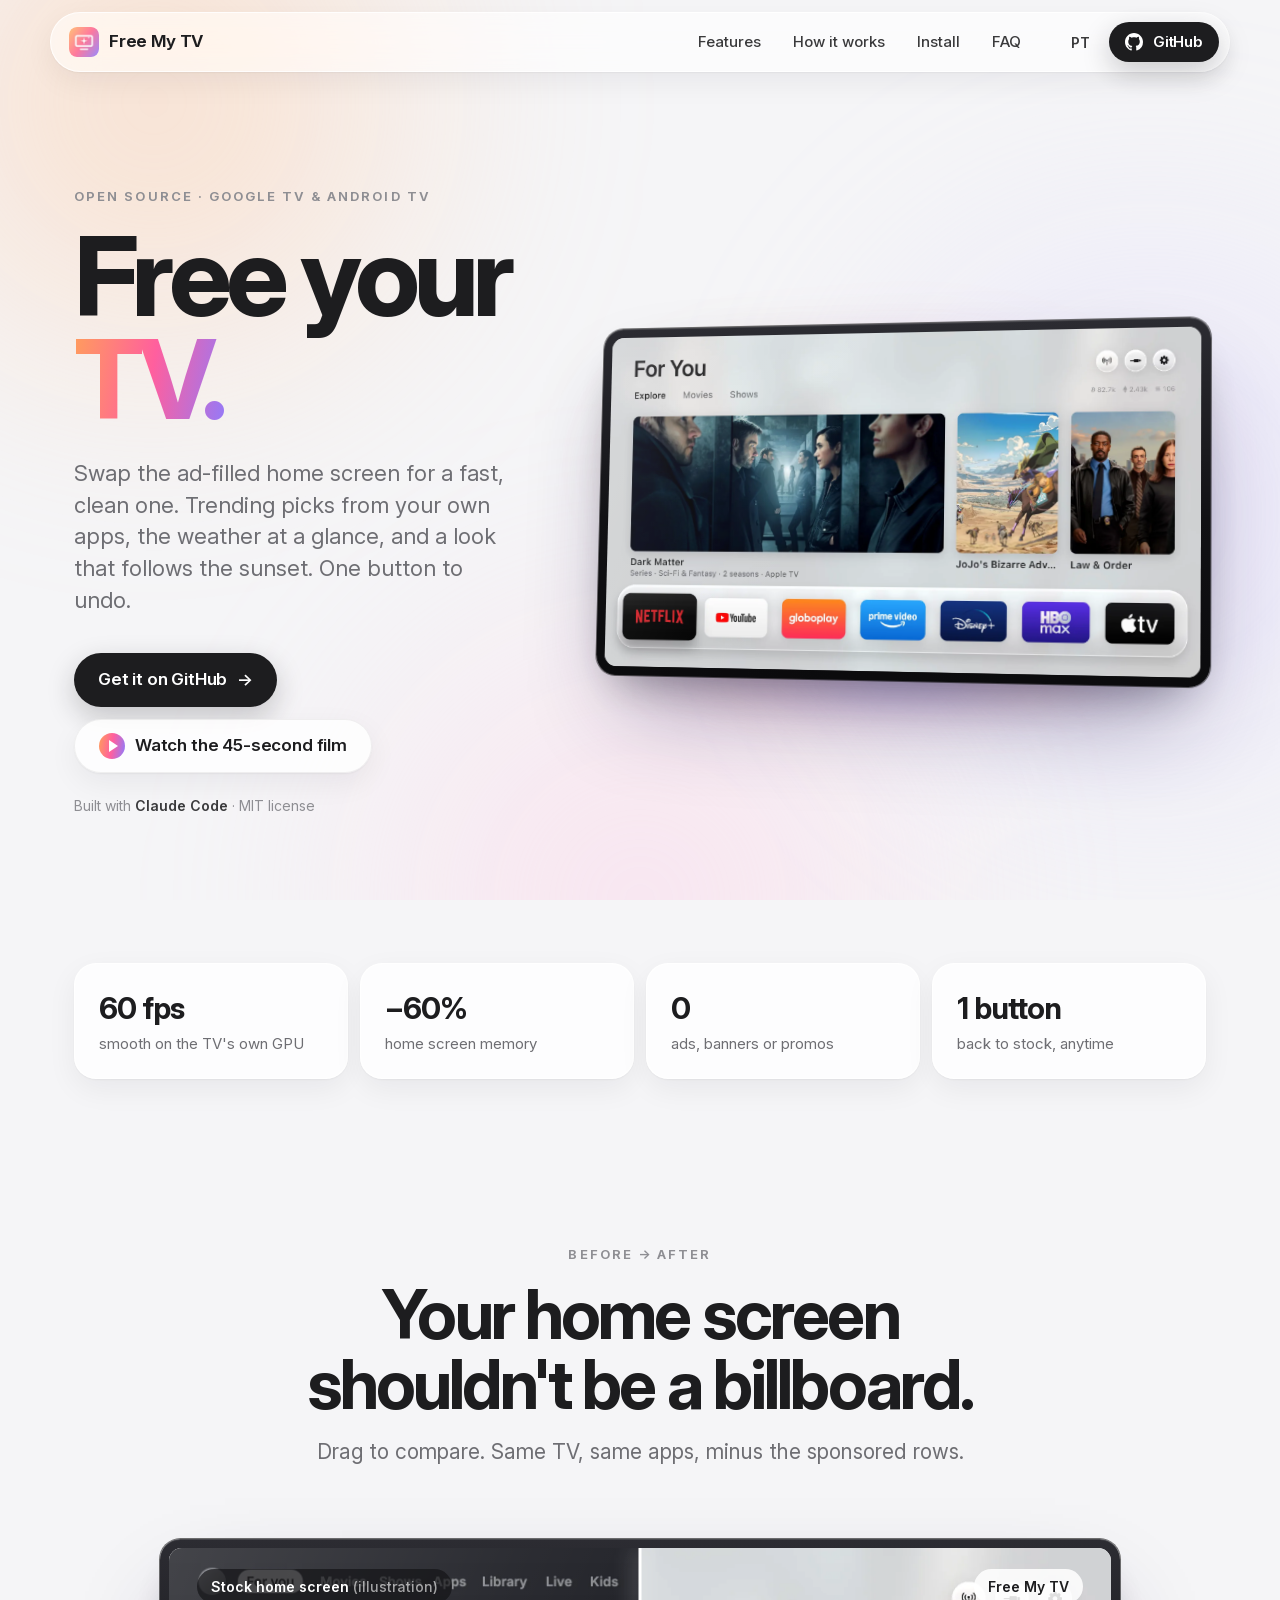
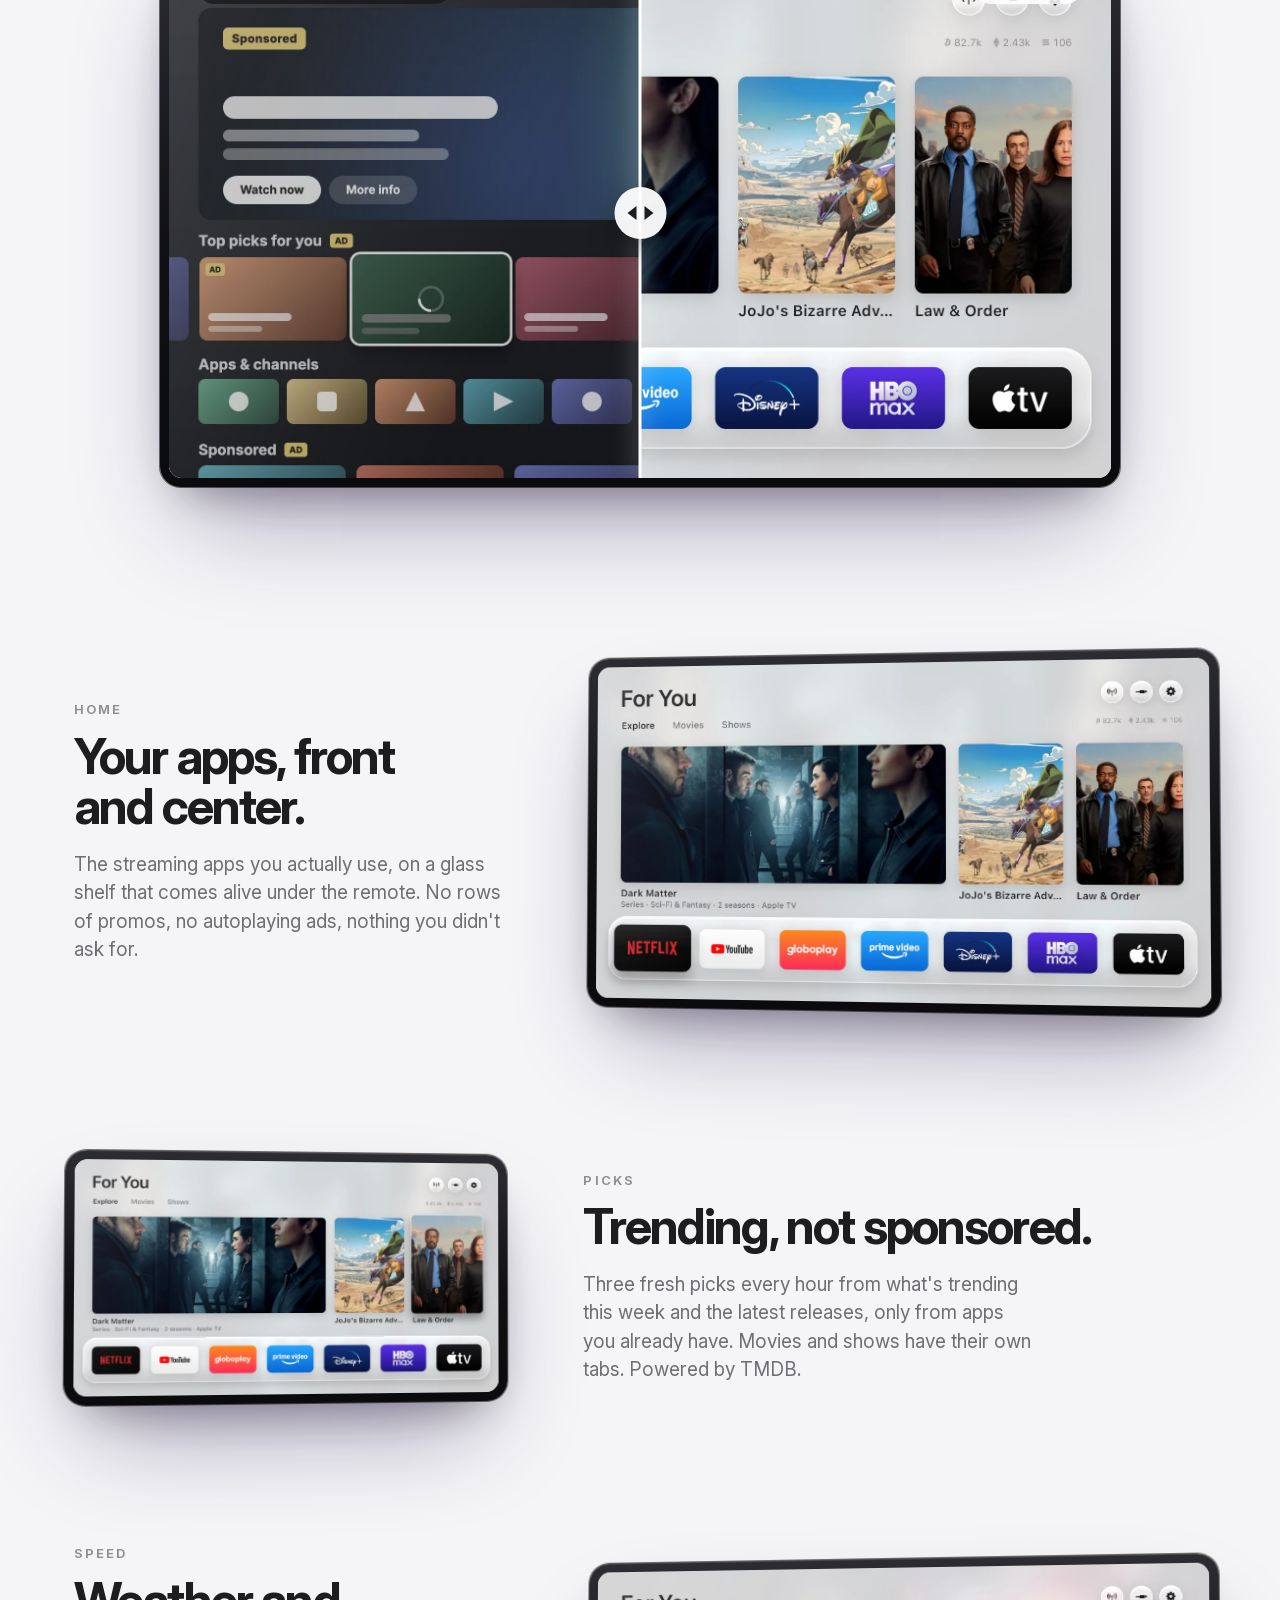
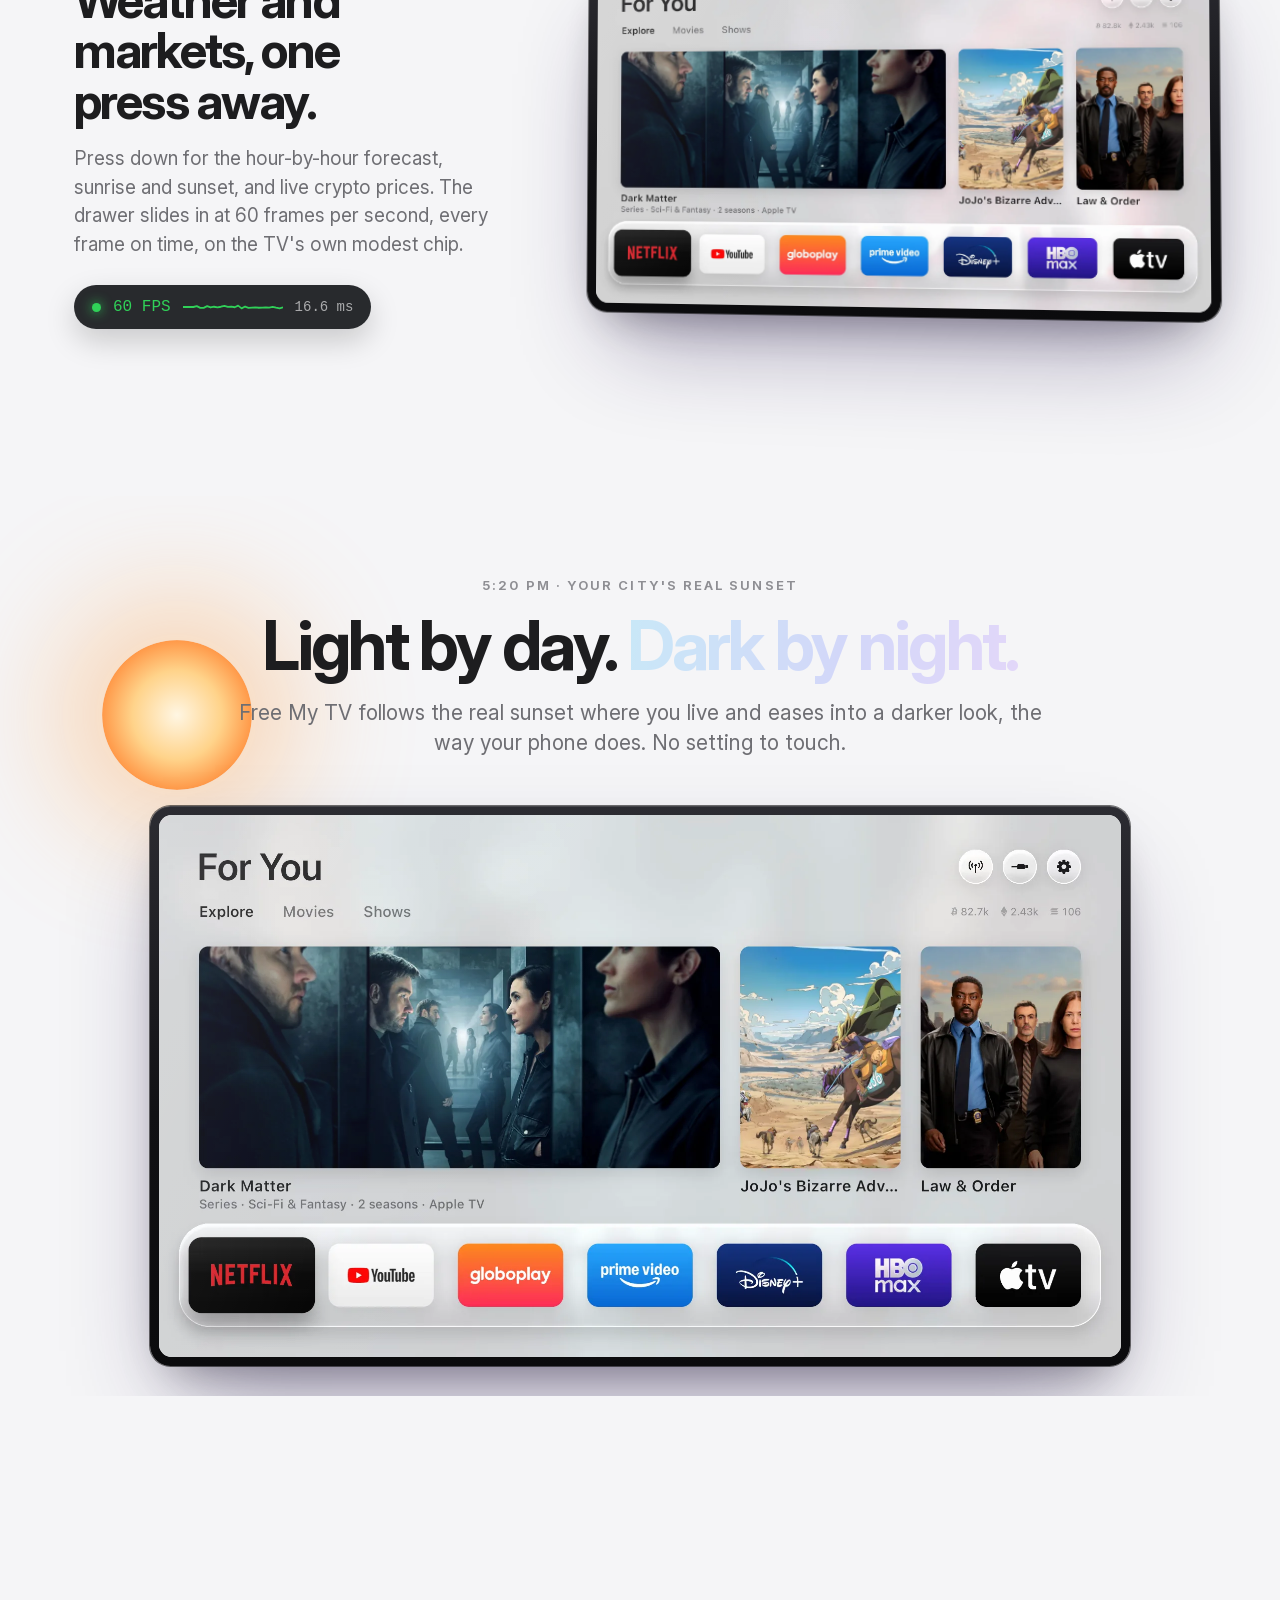
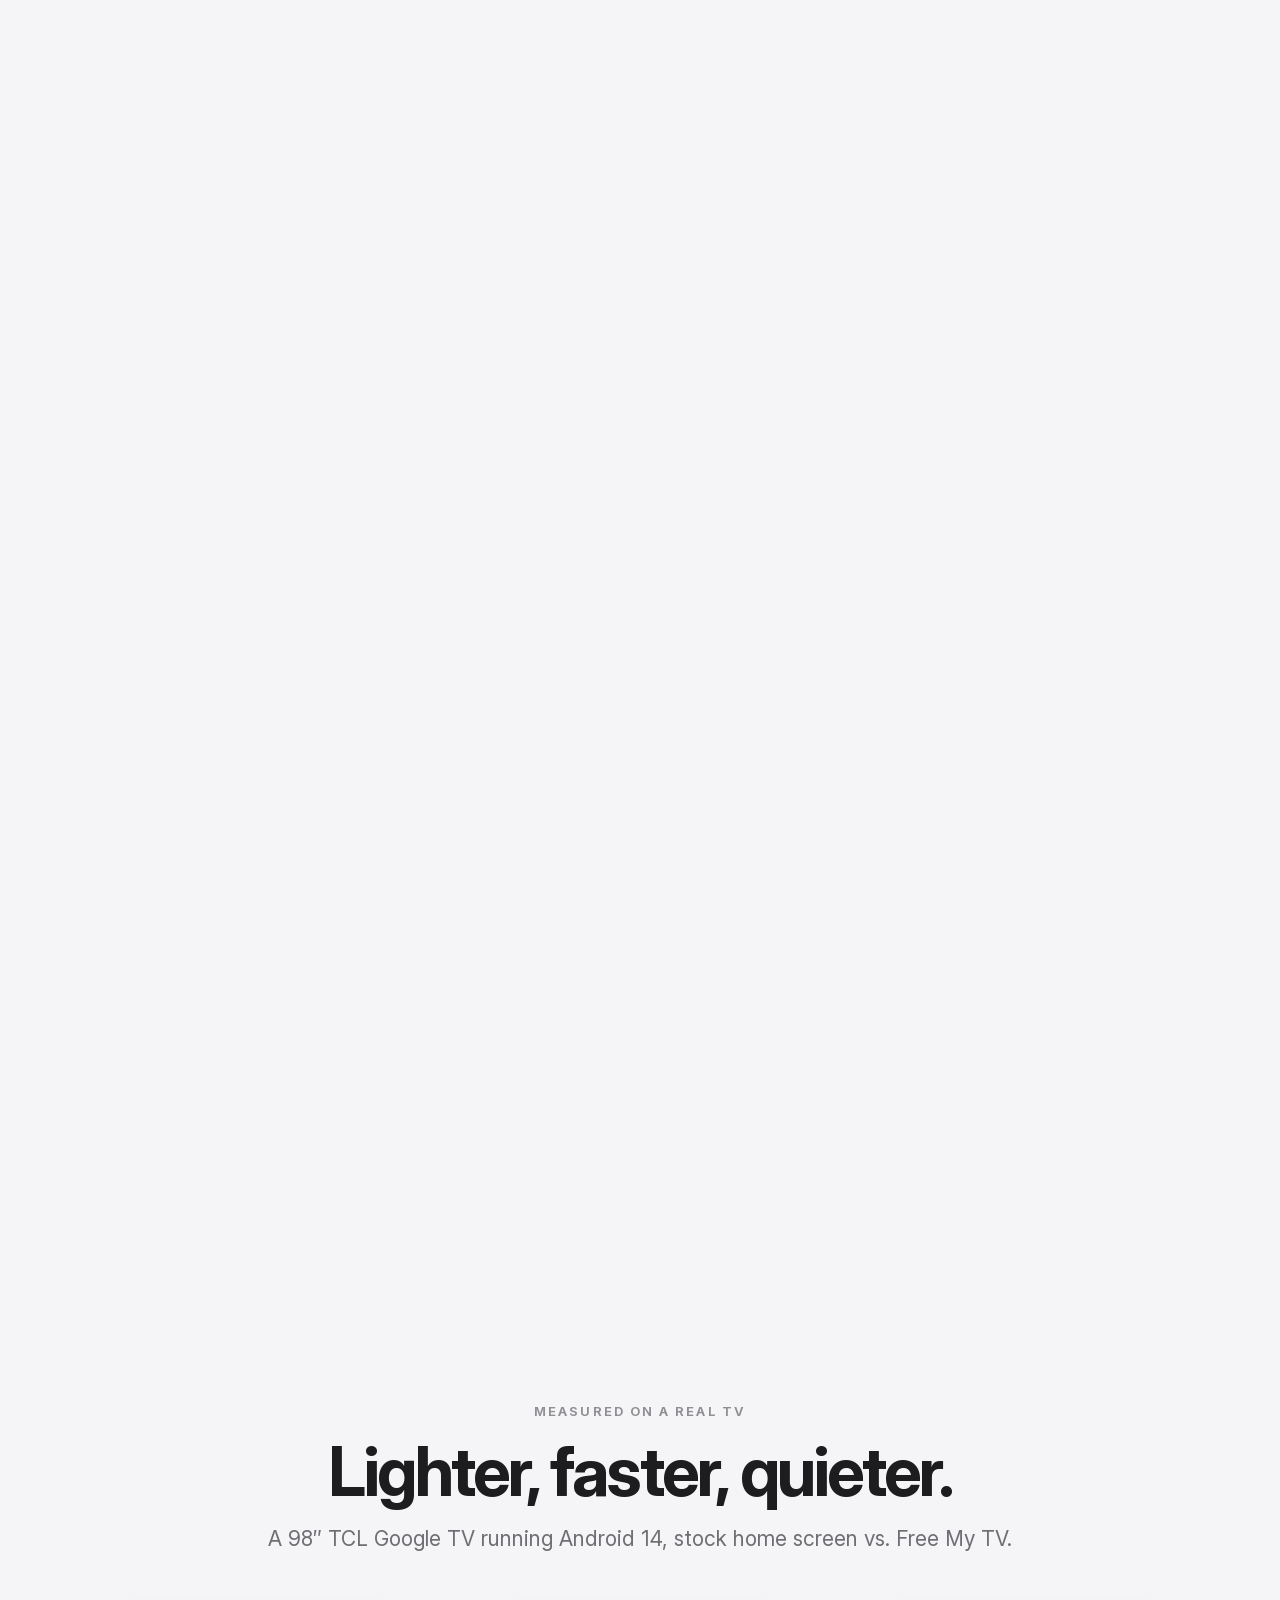
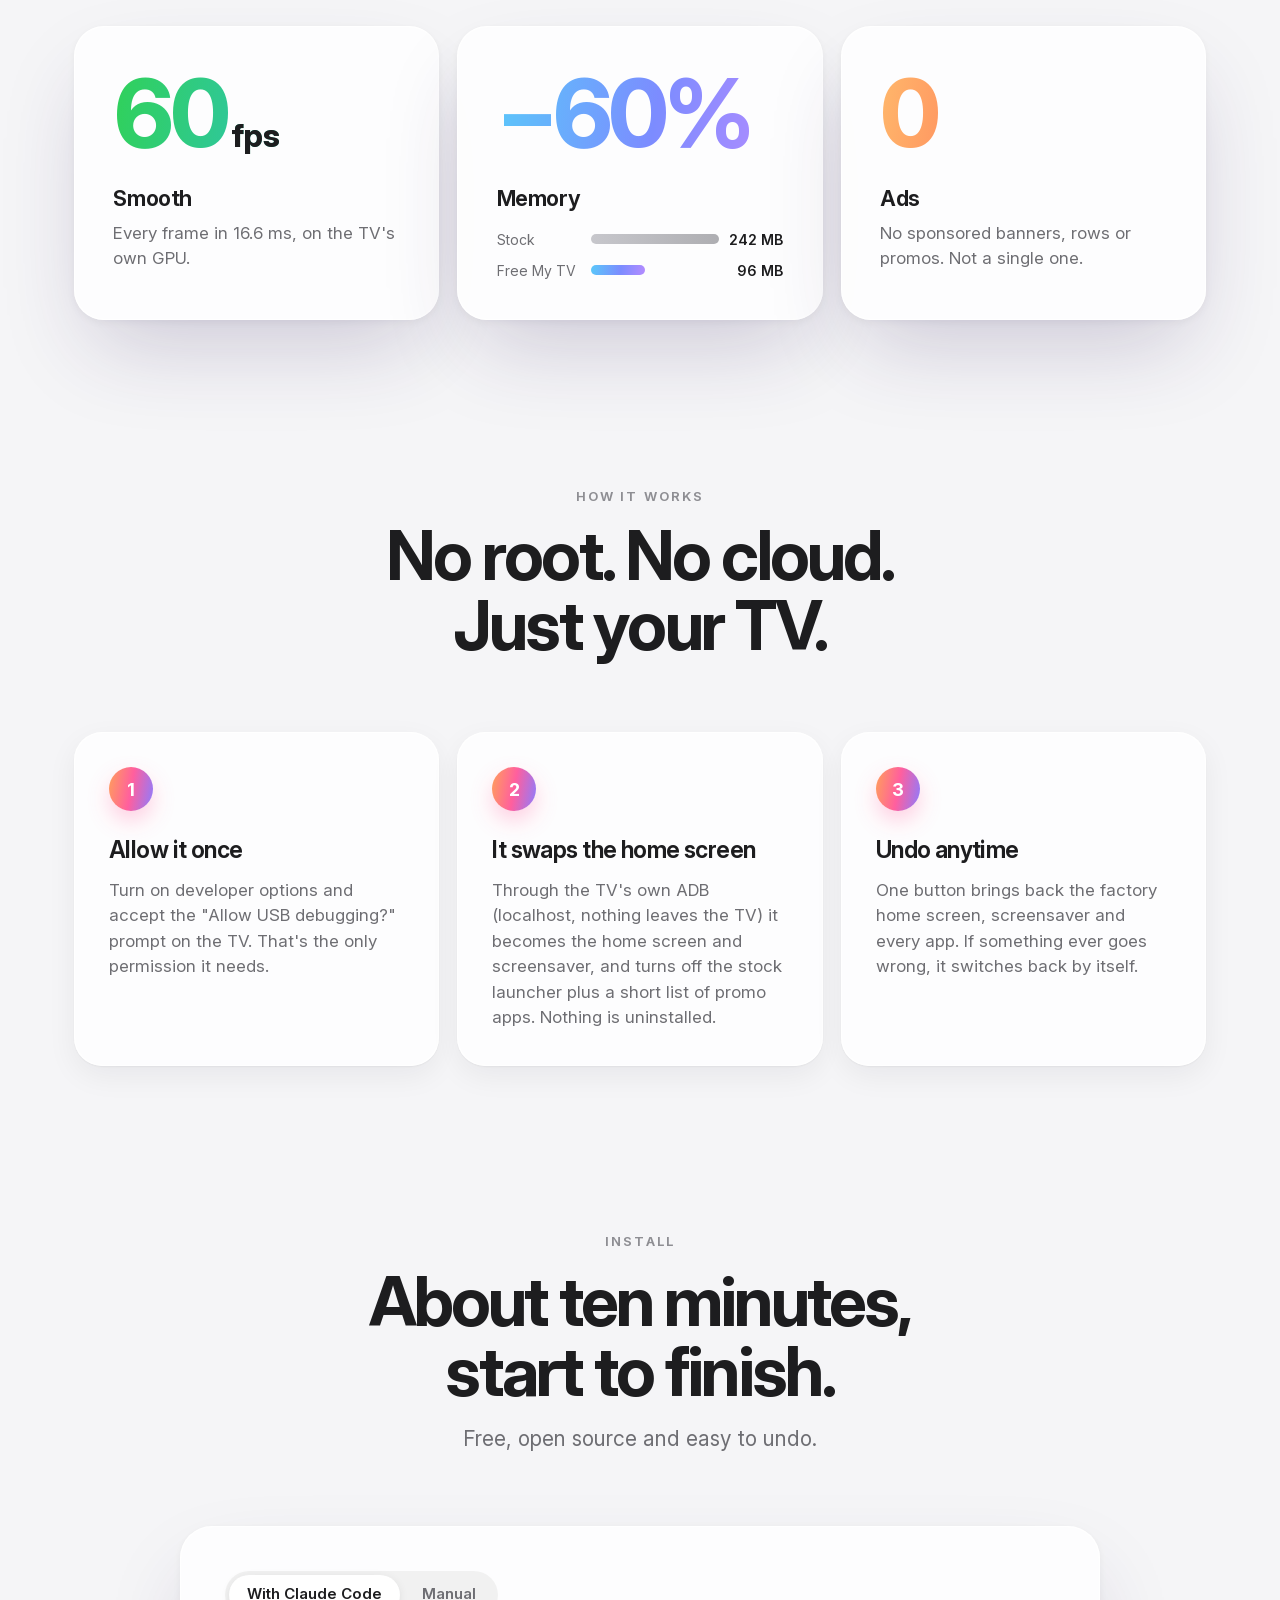
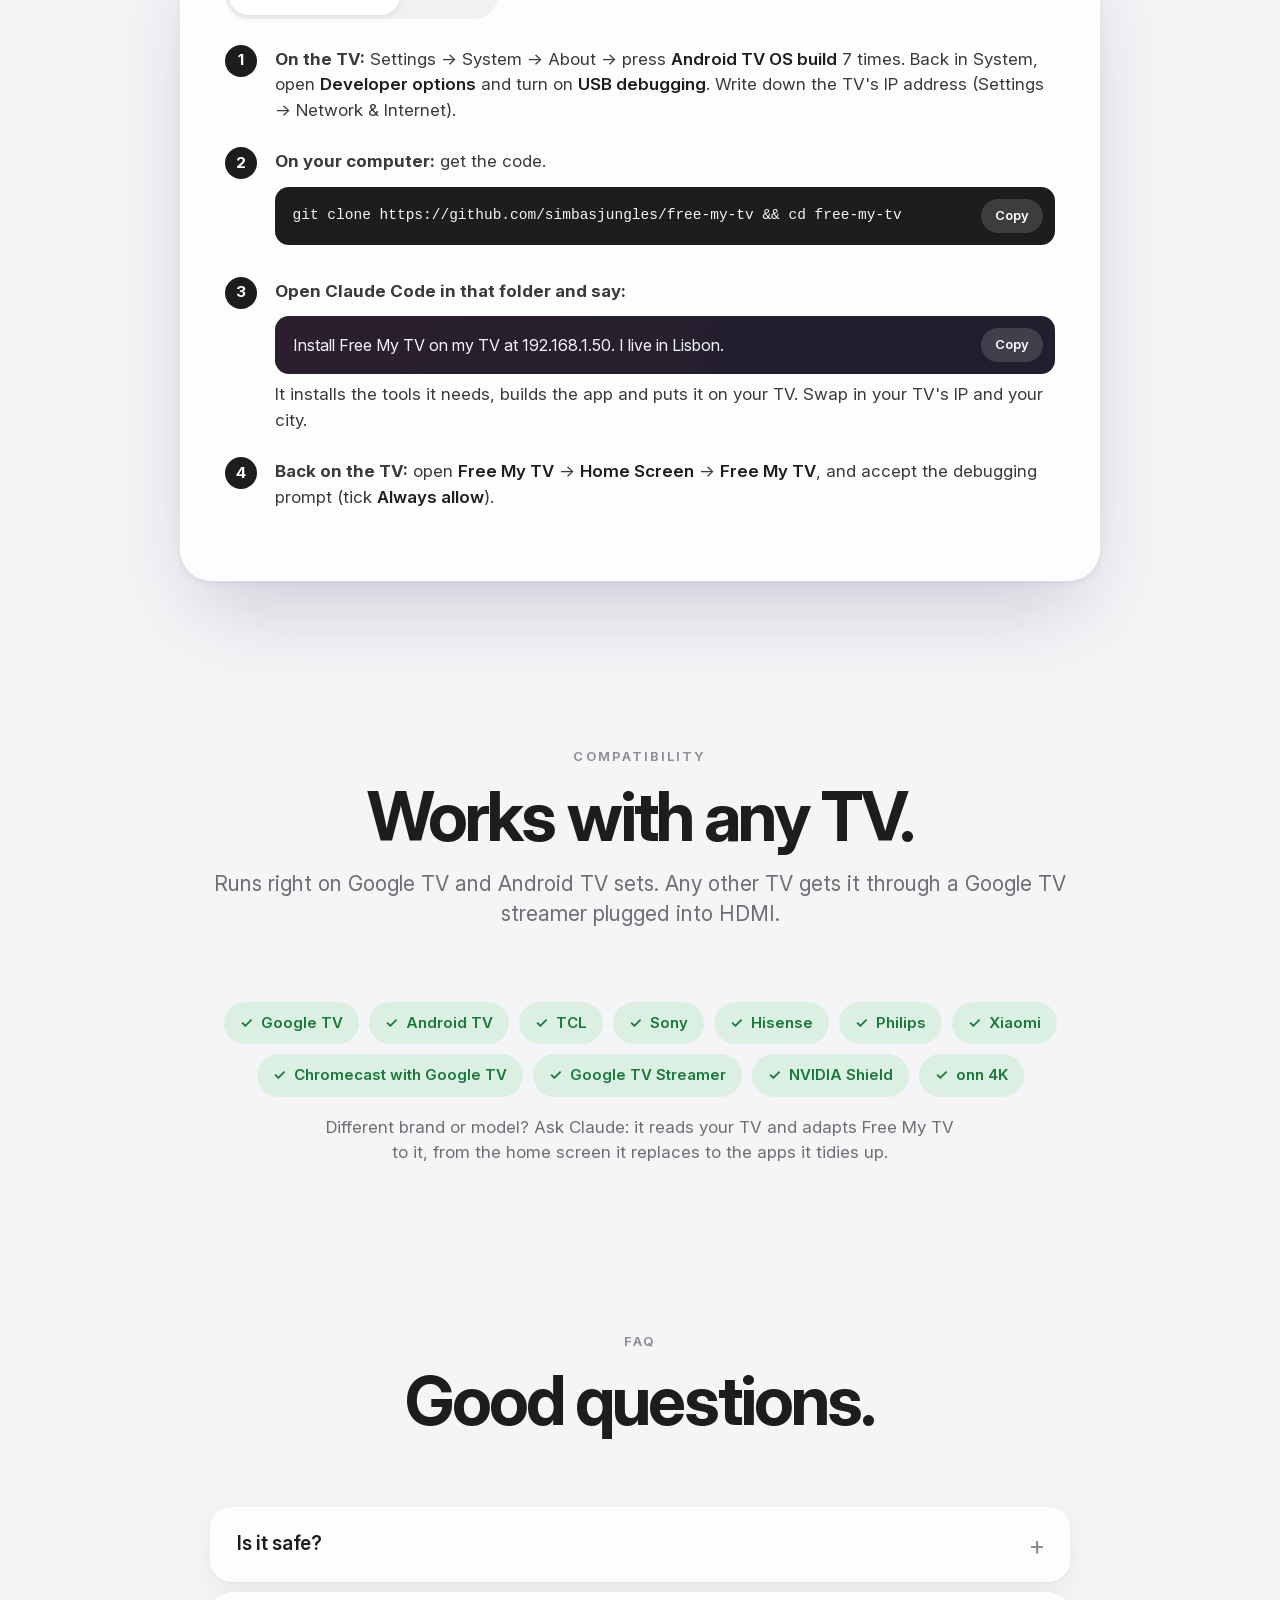
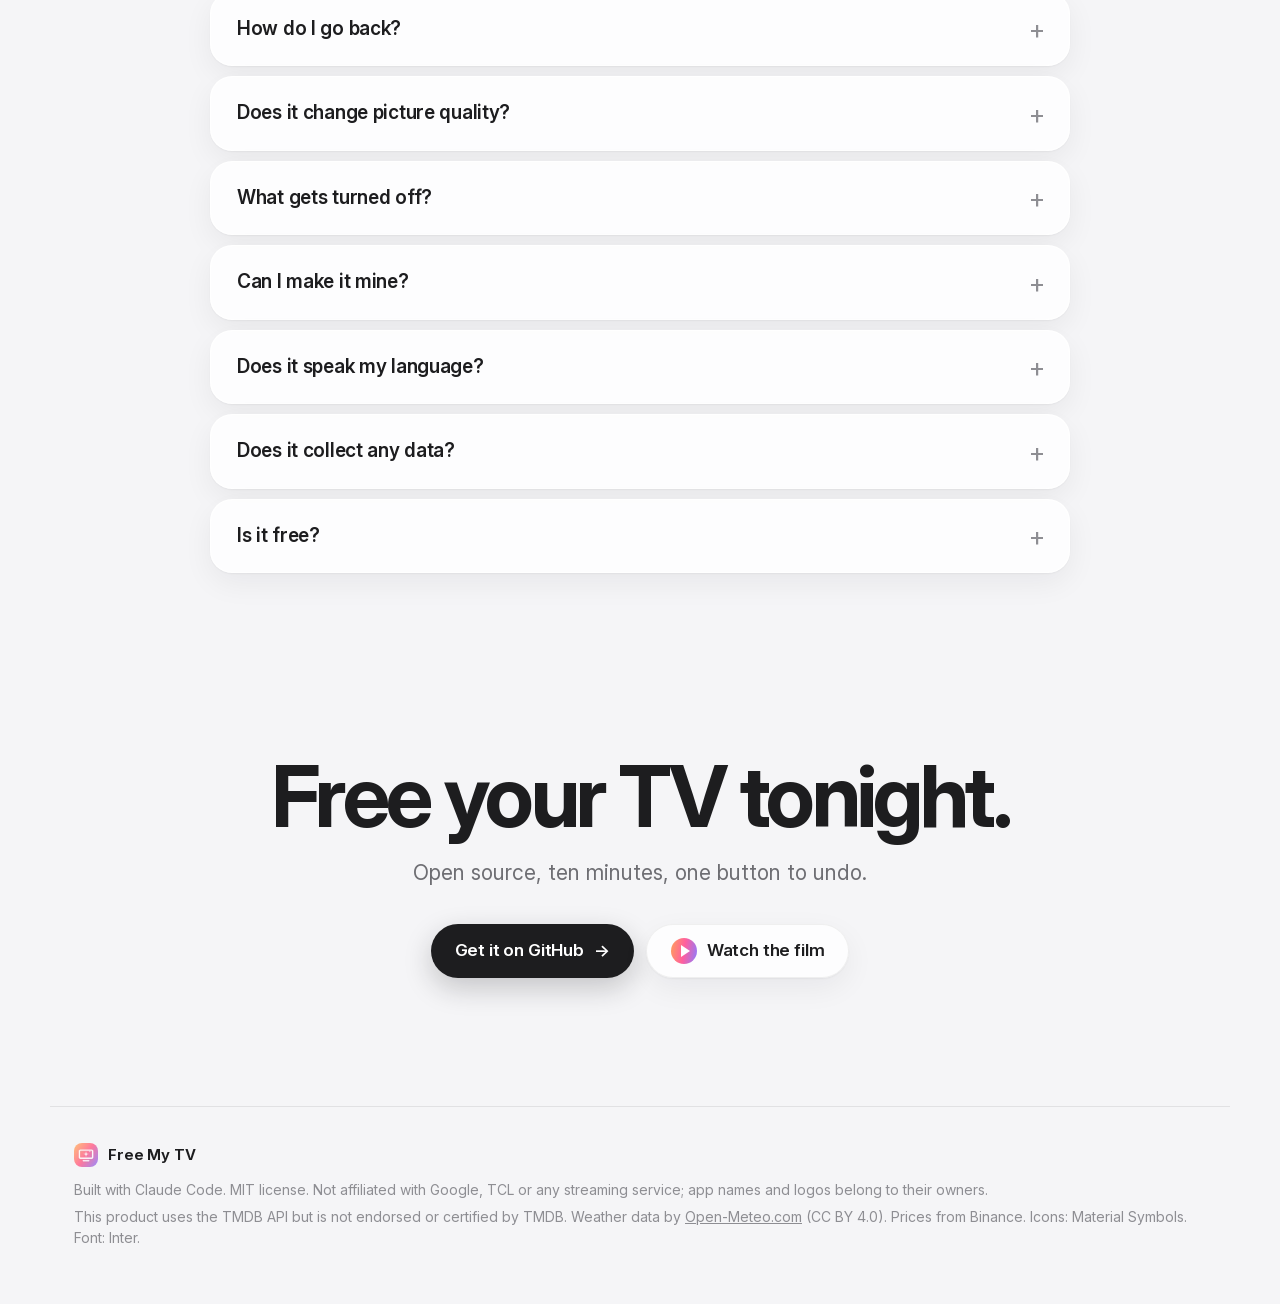
==== commit 06ef102e: "Merge pull request #25 from ennerperez/feature/spanish Spanish on the TV, following the TV's languag" ====
--- a/docs/index.html
+++ b/docs/index.html
@@ -276,7 +276,7 @@
         <details><summary>Does it change picture quality?</summary><p>No. Picture settings aren't touched, and videos play through the same hardware path. We measured the same resolution and the same video source in both modes.</p></details>
         <details><summary>What gets turned off?</summary><p>The stock home screen and screensaver (replaced), Google TV's recovery home, Play Games and YouTube Music, and on TCL TVs the TCL Channel, messages, store demo, hotel menu, manuals, mirroring and logging apps. Google Assistant only if you ask for it in the config.</p></details>
         <details><summary>Can I make it mine?</summary><p>That's the idea. Open the folder in Claude Code and just ask: "add Crunchyroll to the shelf", "show prices in euros", "set it up for my Sony". It changes the code, rebuilds the app and puts it on your TV.</p></details>
-        <details><summary>Does it speak my language?</summary><p>English, Spanish and Portuguese, following the TV's language. Want another one? Ask Claude to add it.</p></details>
+        <details><summary>Does it speak my language?</summary><p>English, Spanish and Portuguese, following the TV's language, or the one you pick in its settings. Want another one? Ask Claude to add it.</p></details>
         <details><summary>Does it collect any data?</summary><p>No accounts, no analytics, no tracking. It only talks to TMDB (picks), Open-Meteo (weather, with the coordinates you set) and Binance (prices).</p></details>
         <details><summary>Is it free?</summary><p>Yes. MIT license, and the TMDB key is free too.</p></details>
       </div>
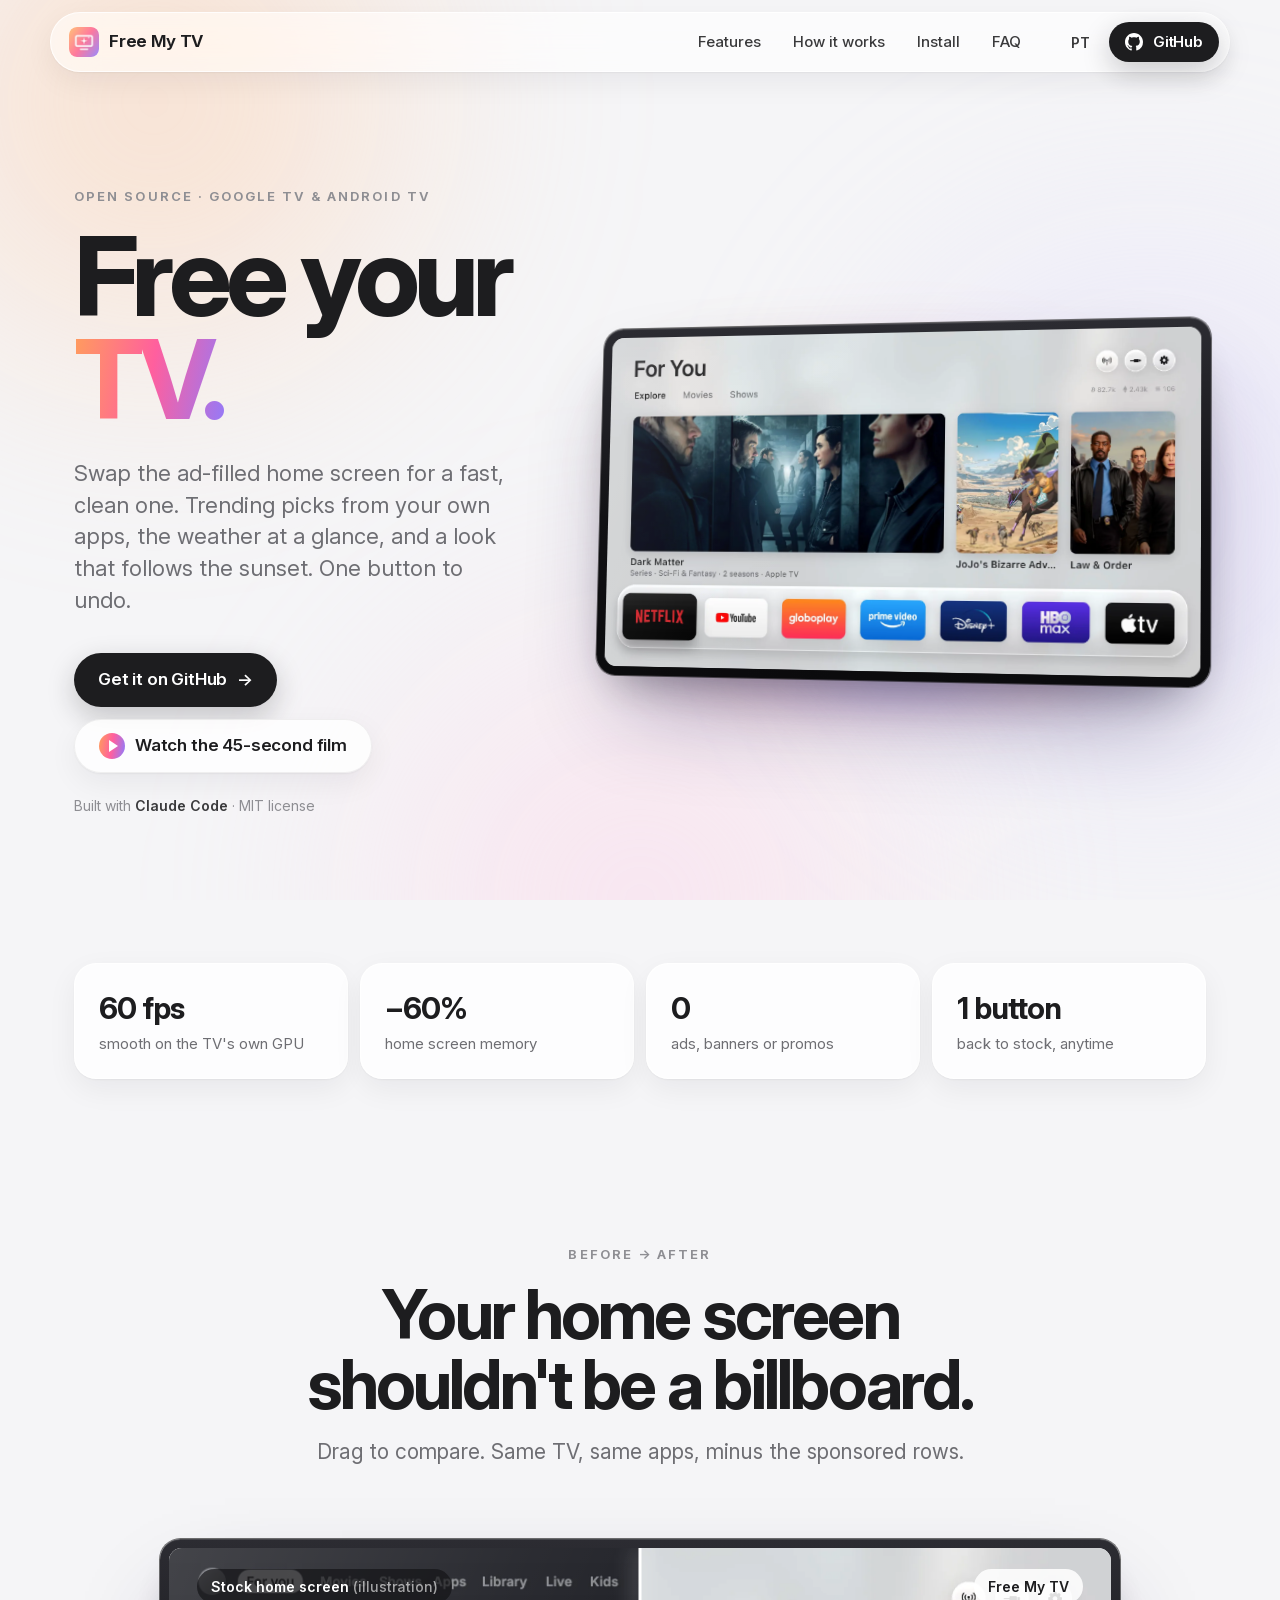
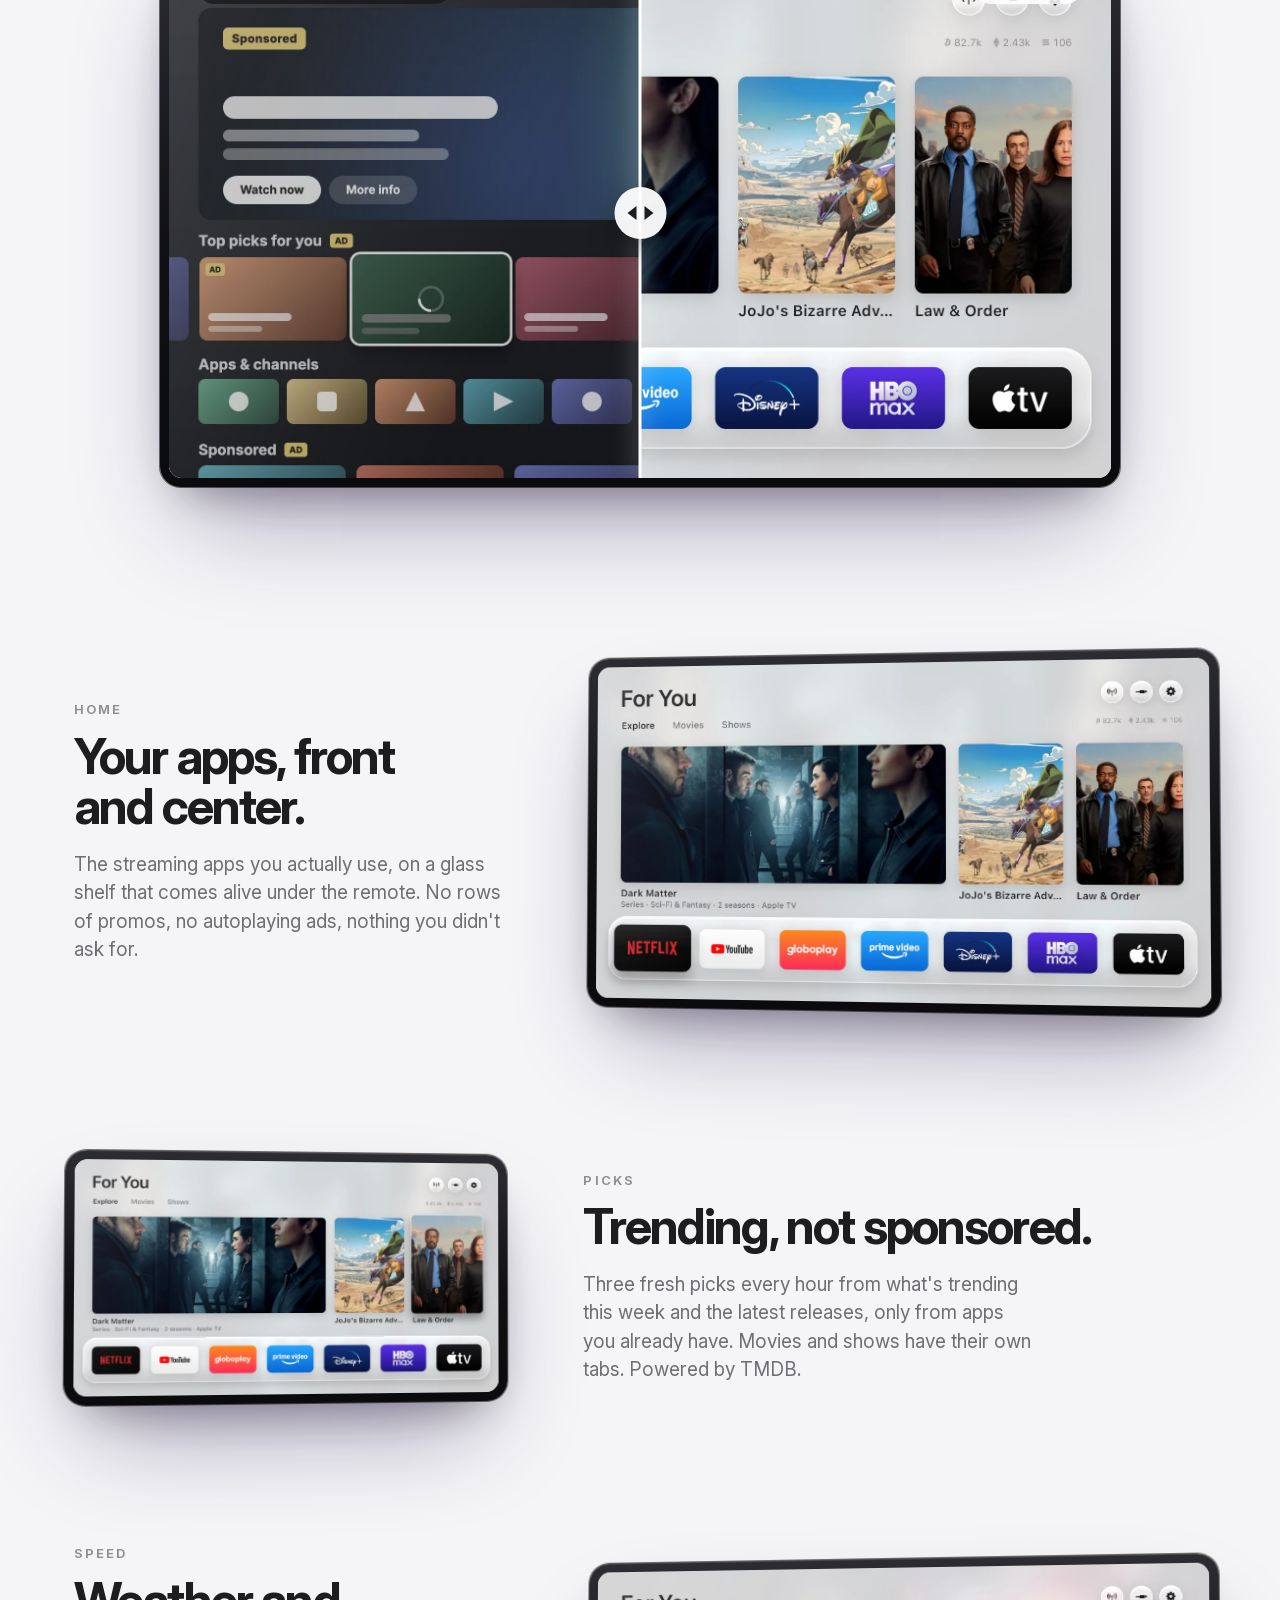
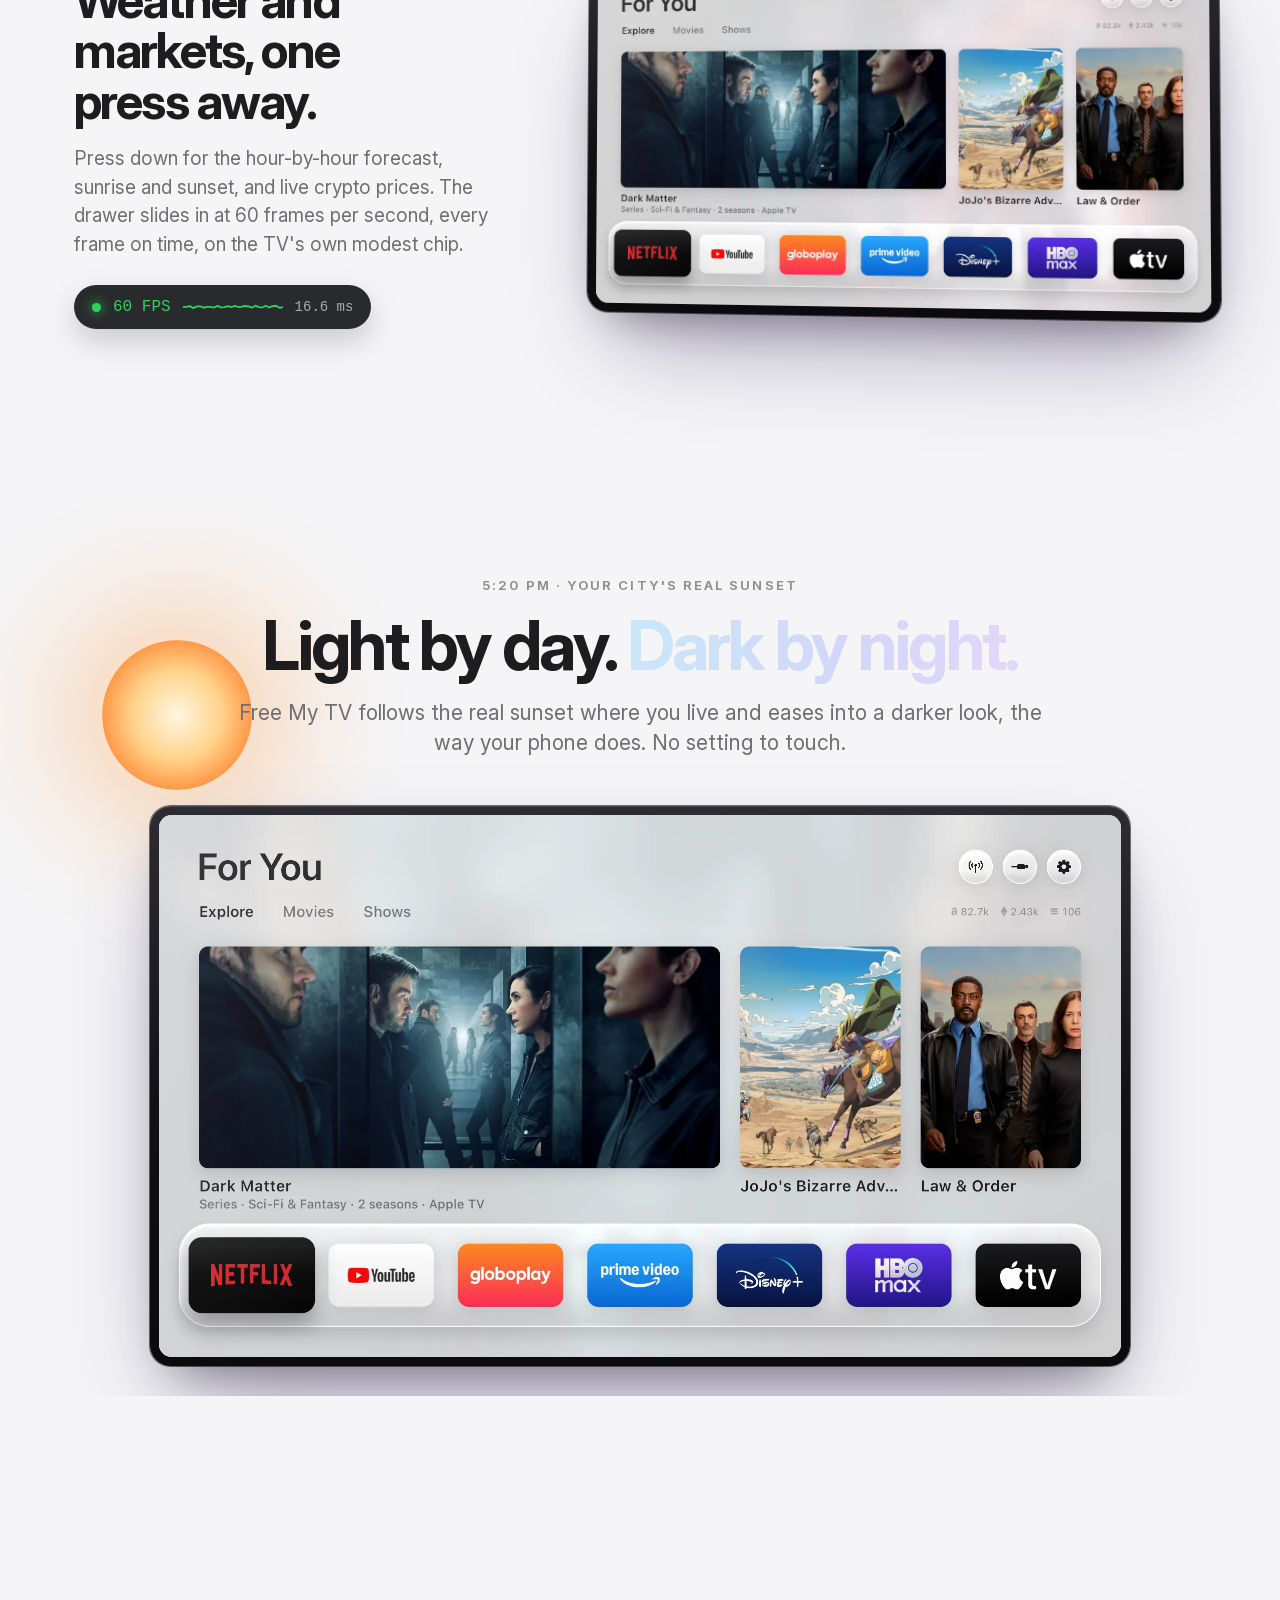
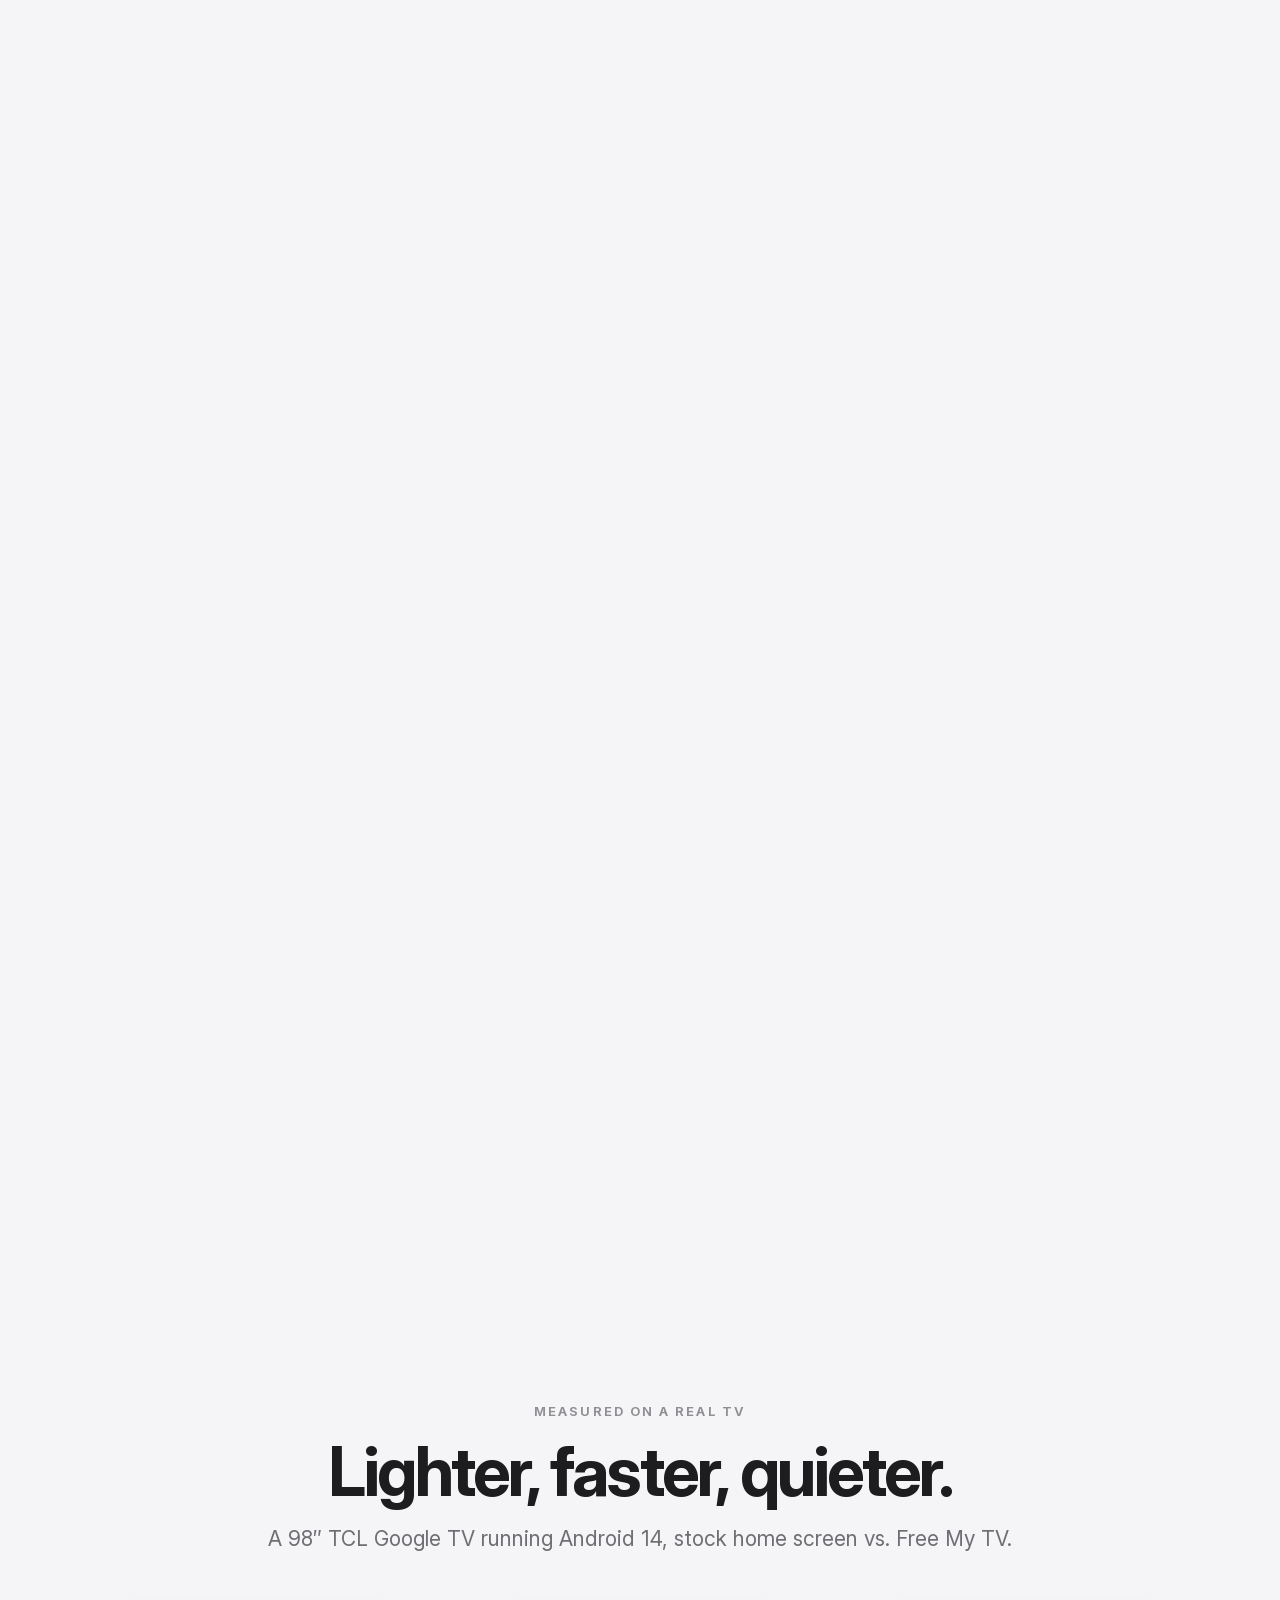
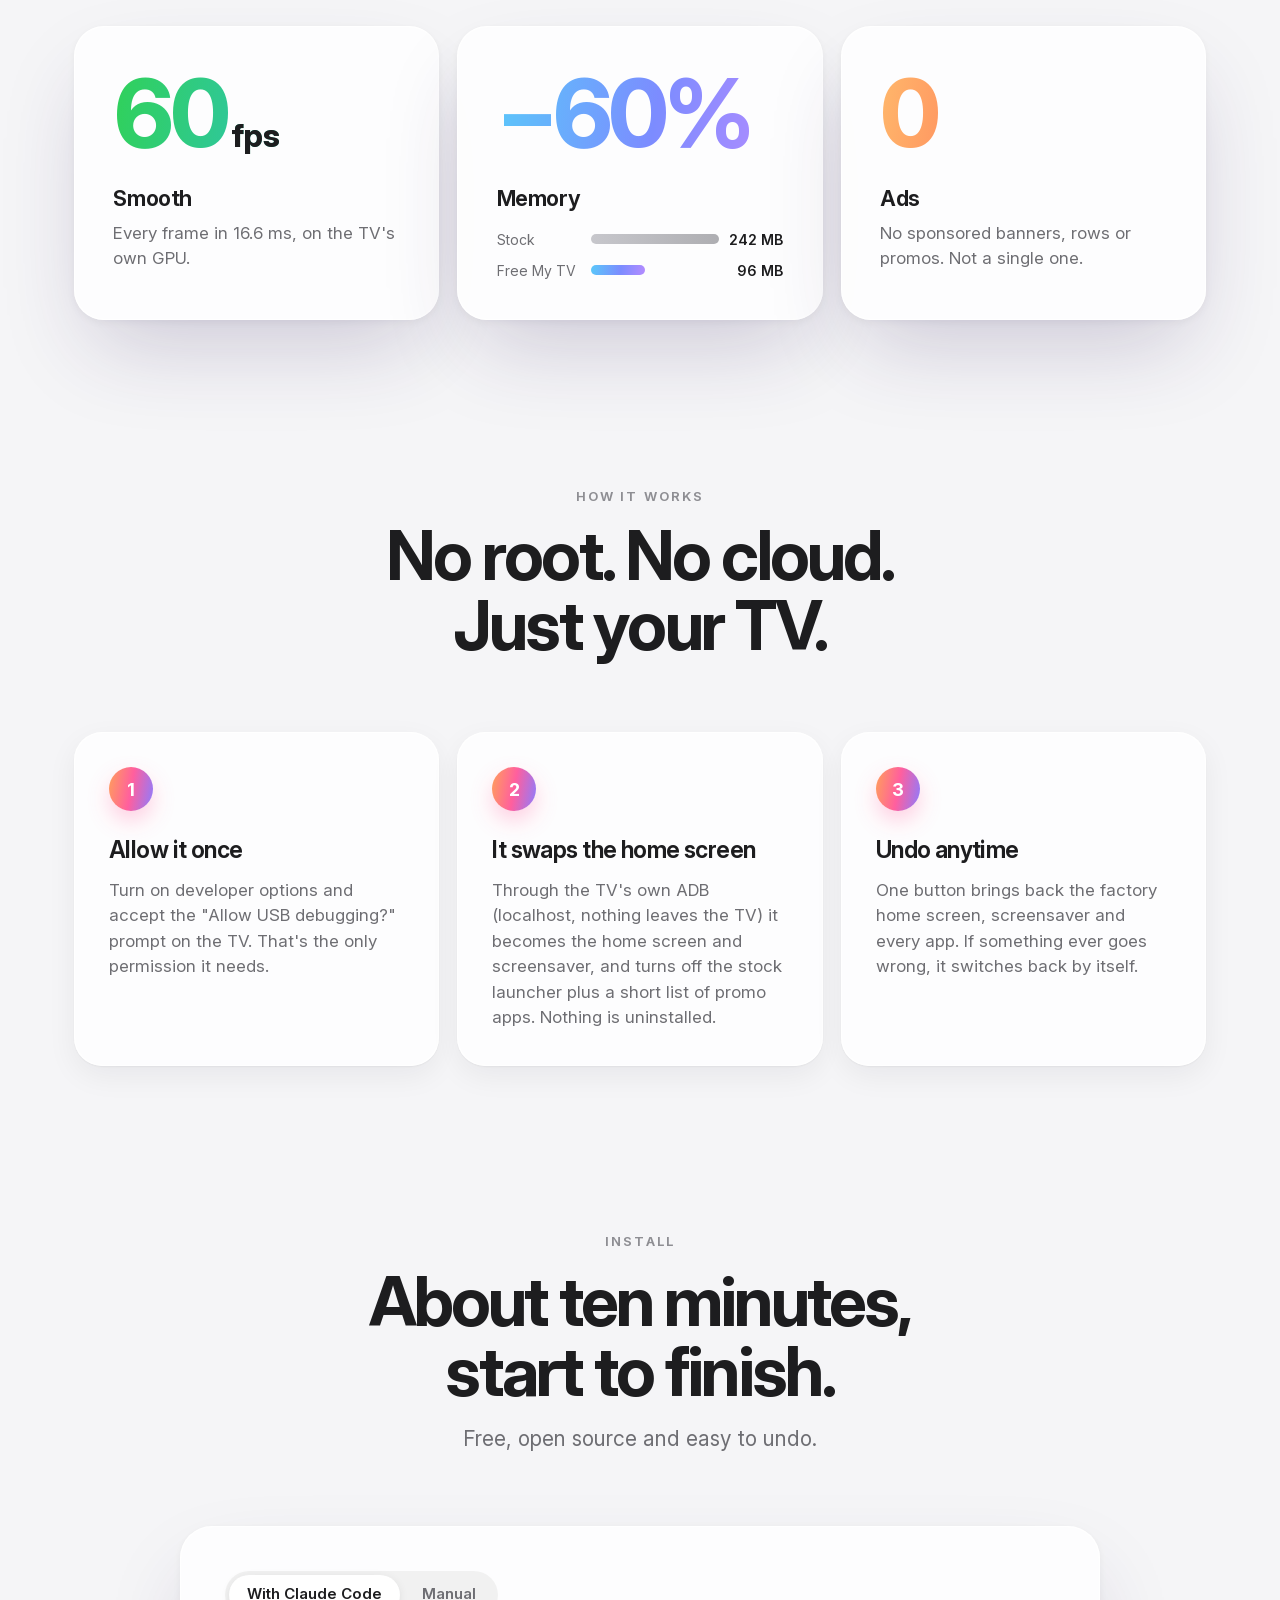
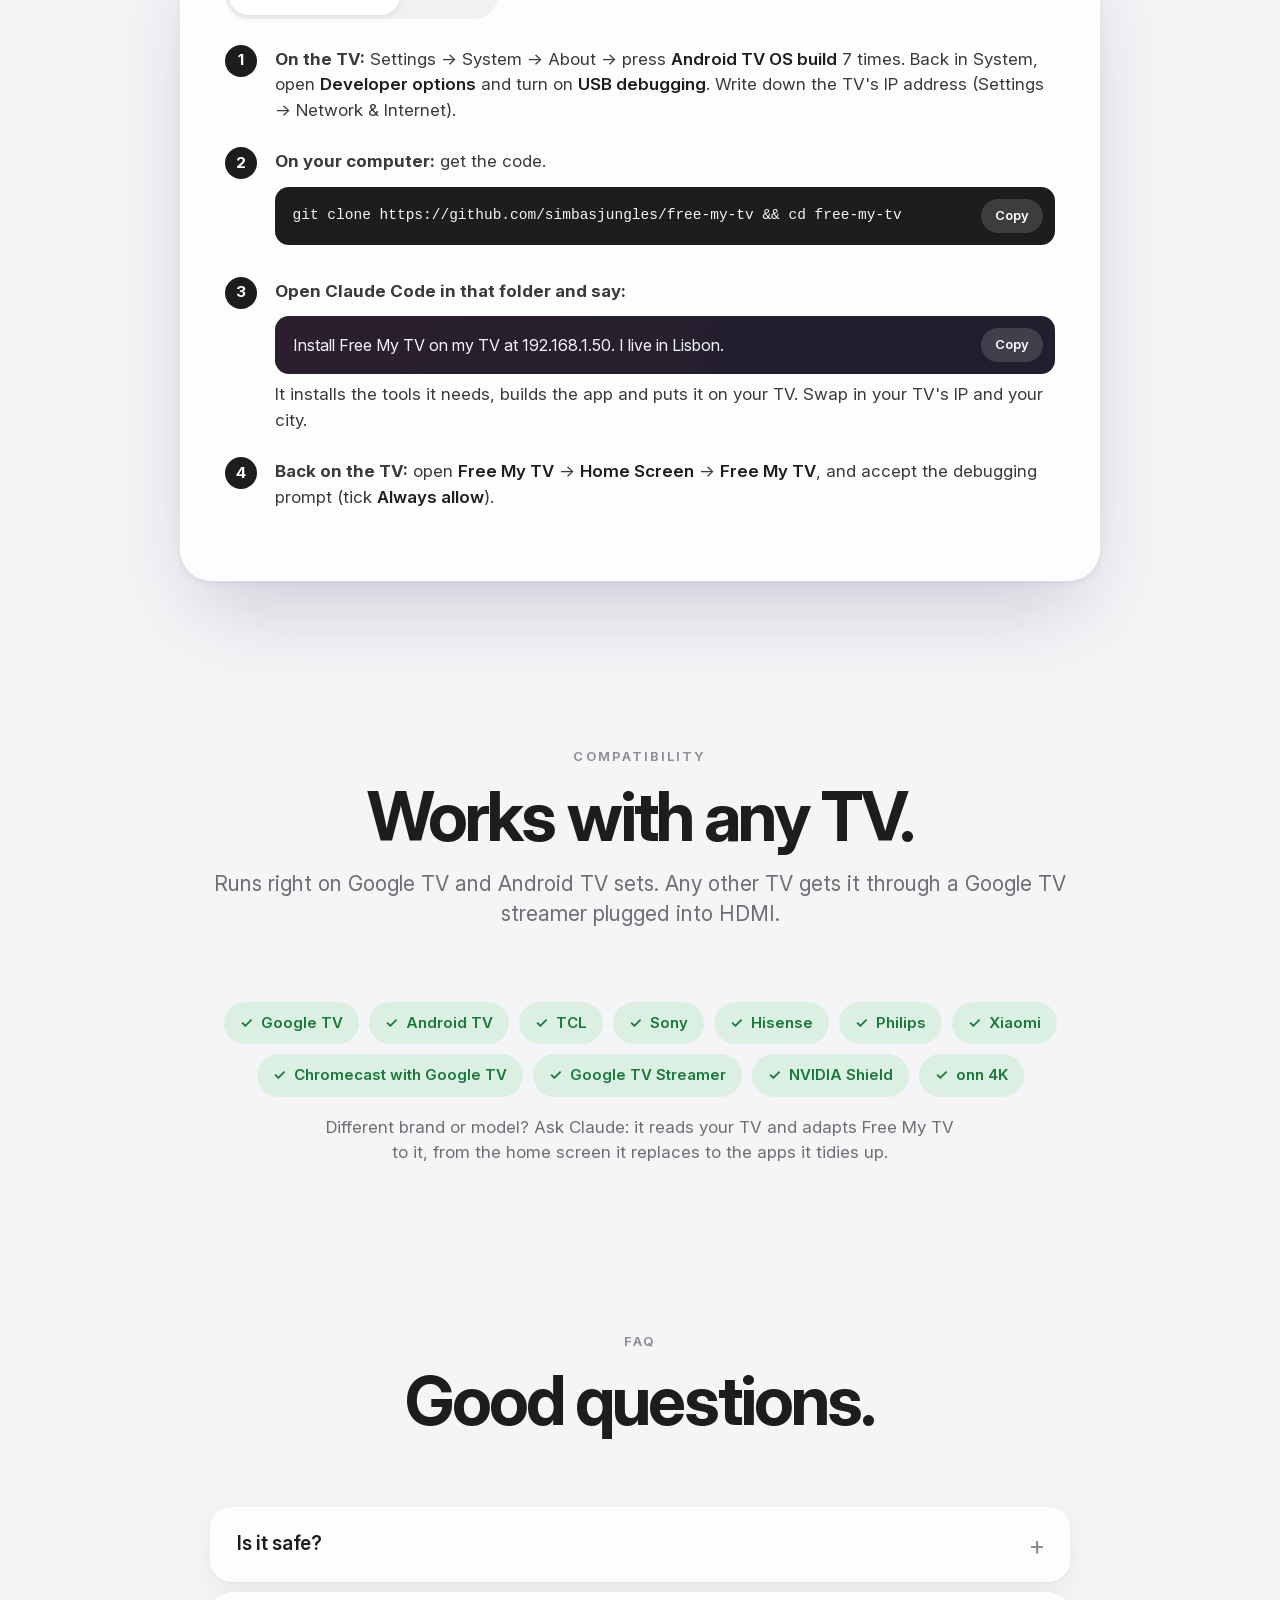
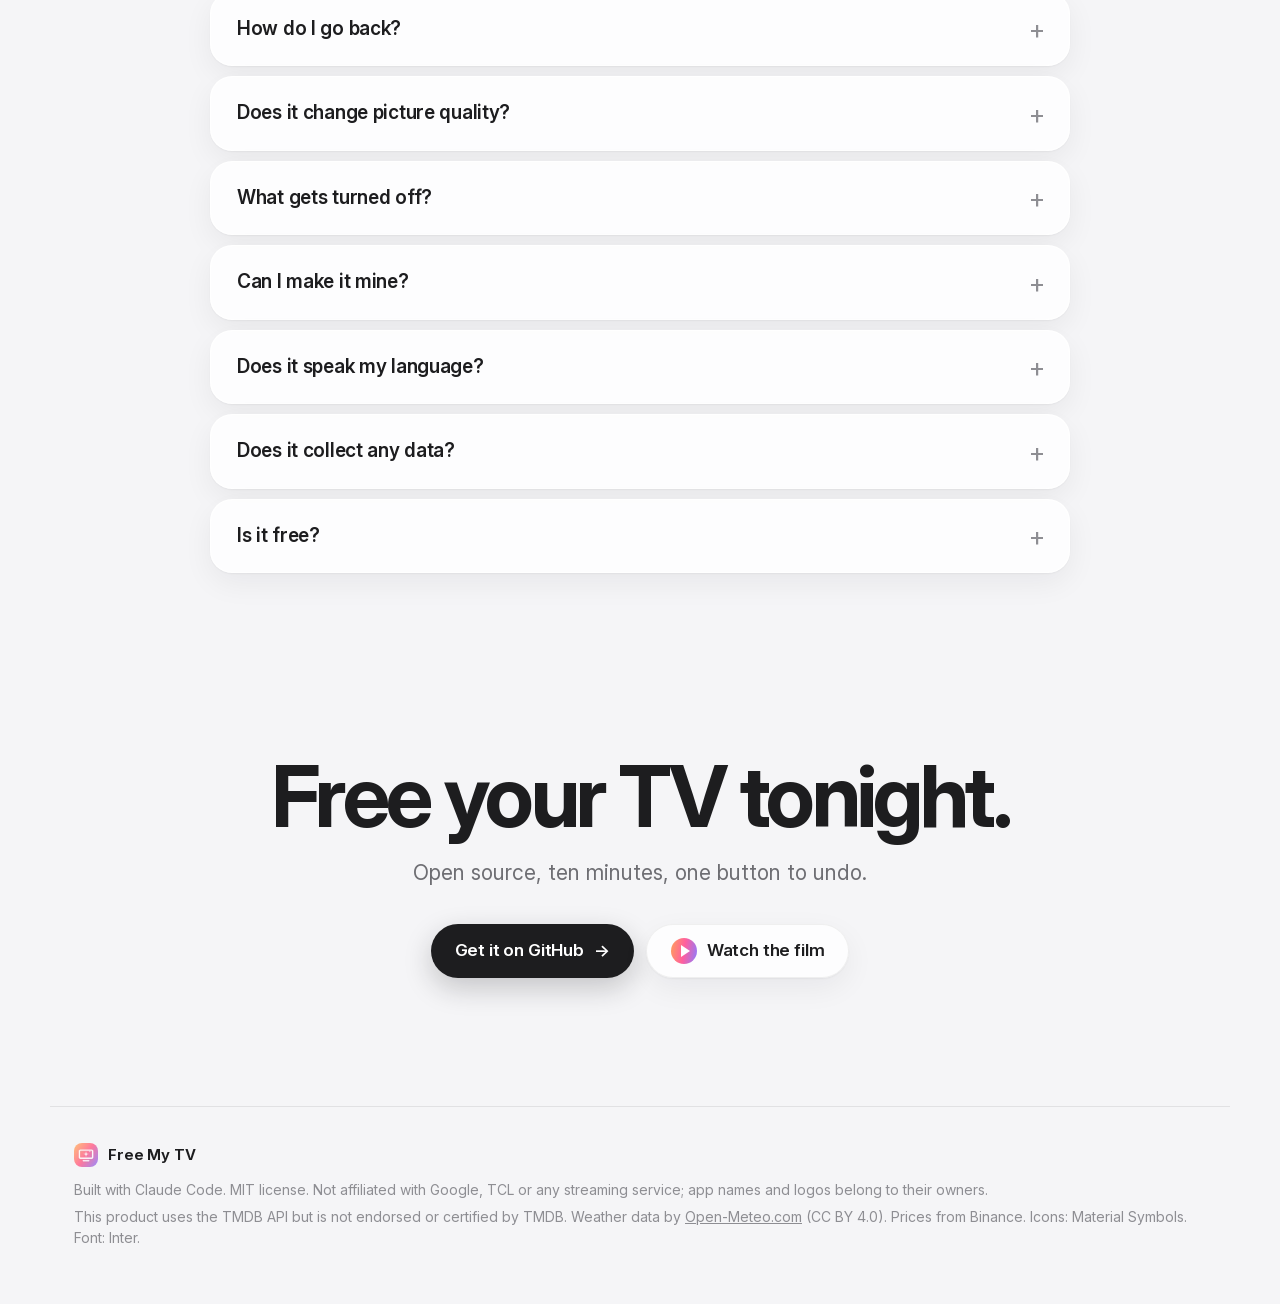
==== commit 9aac7f9c: "Readable switch errors, saved networks out of range, and TCL's other appops name From the Android 11" ====
--- a/docs/index.html
+++ b/docs/index.html
@@ -241,7 +241,7 @@
             <li><b>Install:</b>
               <div class="code"><code>adb connect 192.168.1.50:5555 &amp;&amp; adb install -r FreeMyTV.apk</code><button class="copy-btn" type="button" aria-label="Copy command">Copy</button></div>
               On TCL TVs, also let it run in the background (TCL blocks it by default):
-              <div class="code"><code>adb shell appops set io.freemytv AUTO_START allow</code><button class="copy-btn" type="button" aria-label="Copy command">Copy</button></div>
+              <div class="code"><code>adb shell &quot;appops set io.freemytv AUTO_START allow || appops set io.freemytv APP_AUTO_START allow&quot;</code><button class="copy-btn" type="button" aria-label="Copy command">Copy</button></div>
             </li>
             <li><b>On the TV:</b> open <em>Free My TV</em> → <em>Home Screen</em> → <em>Free My TV</em>.</li>
           </ol>
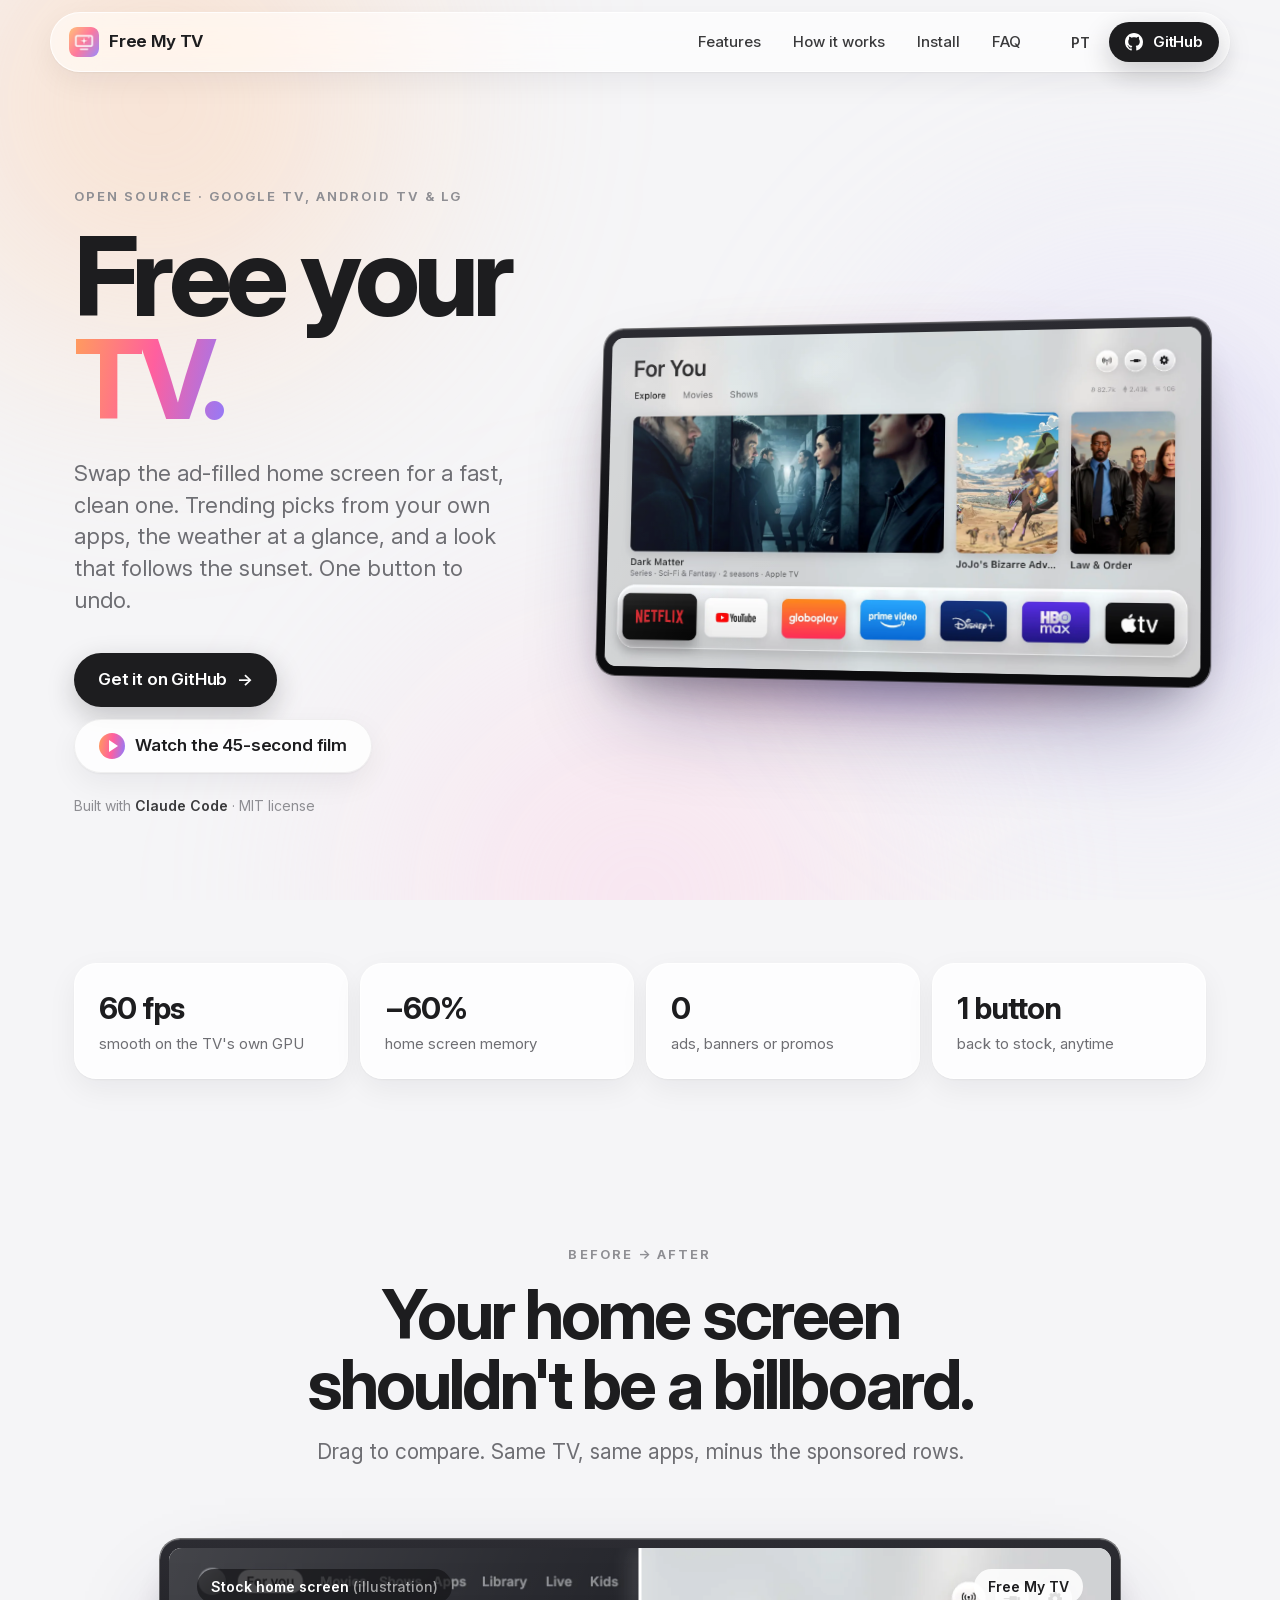
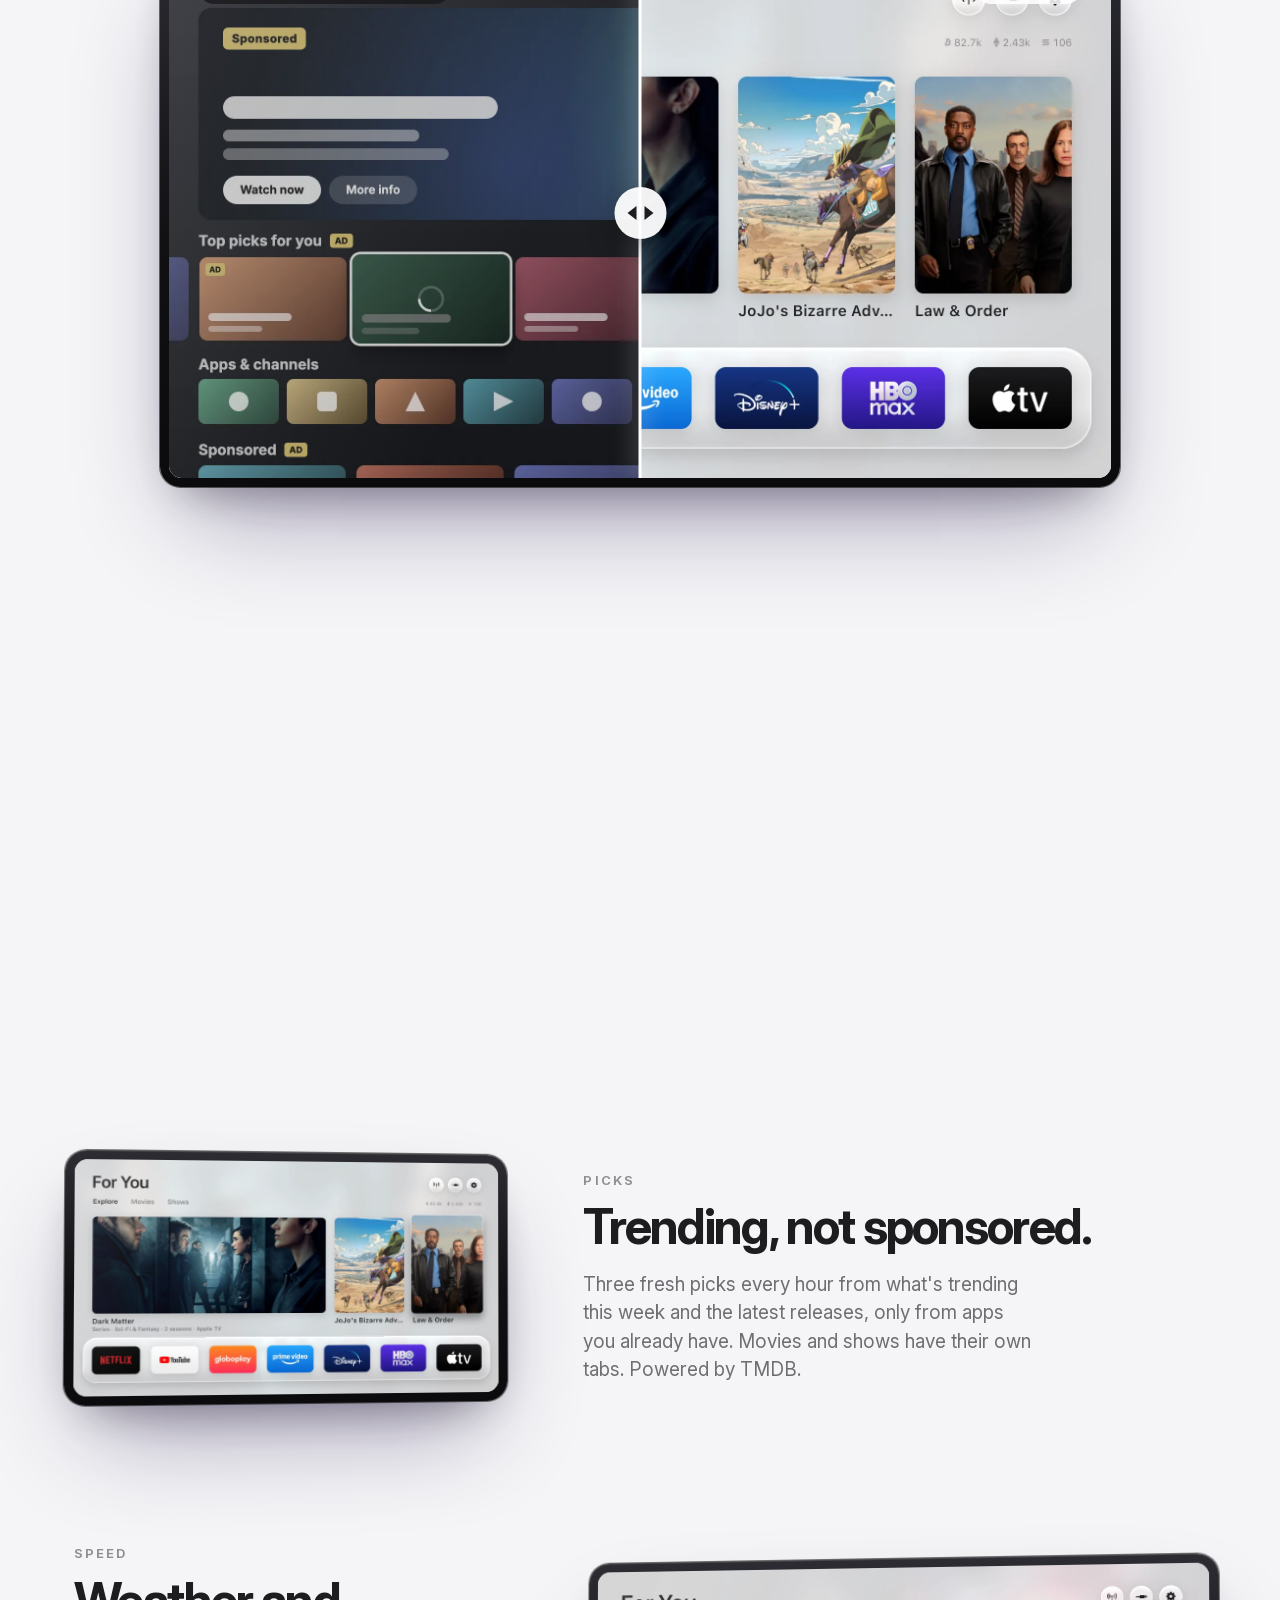
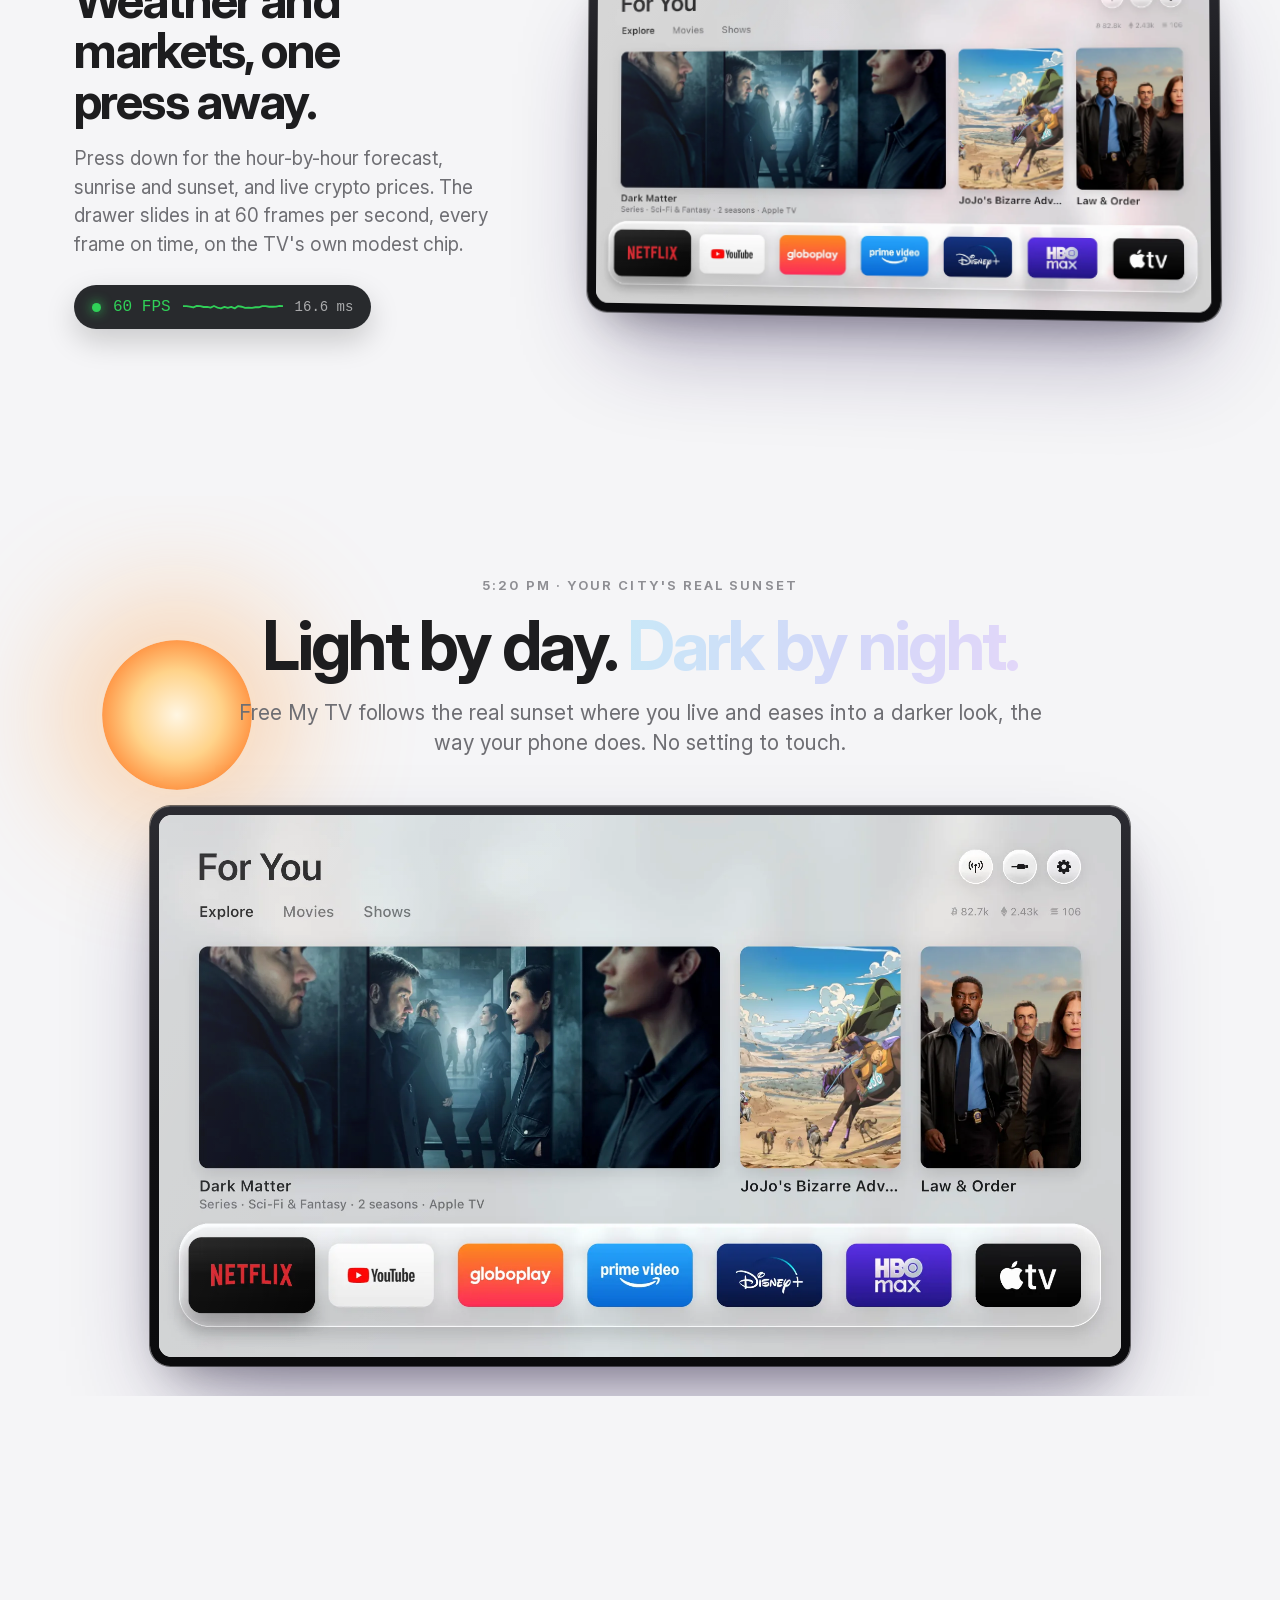
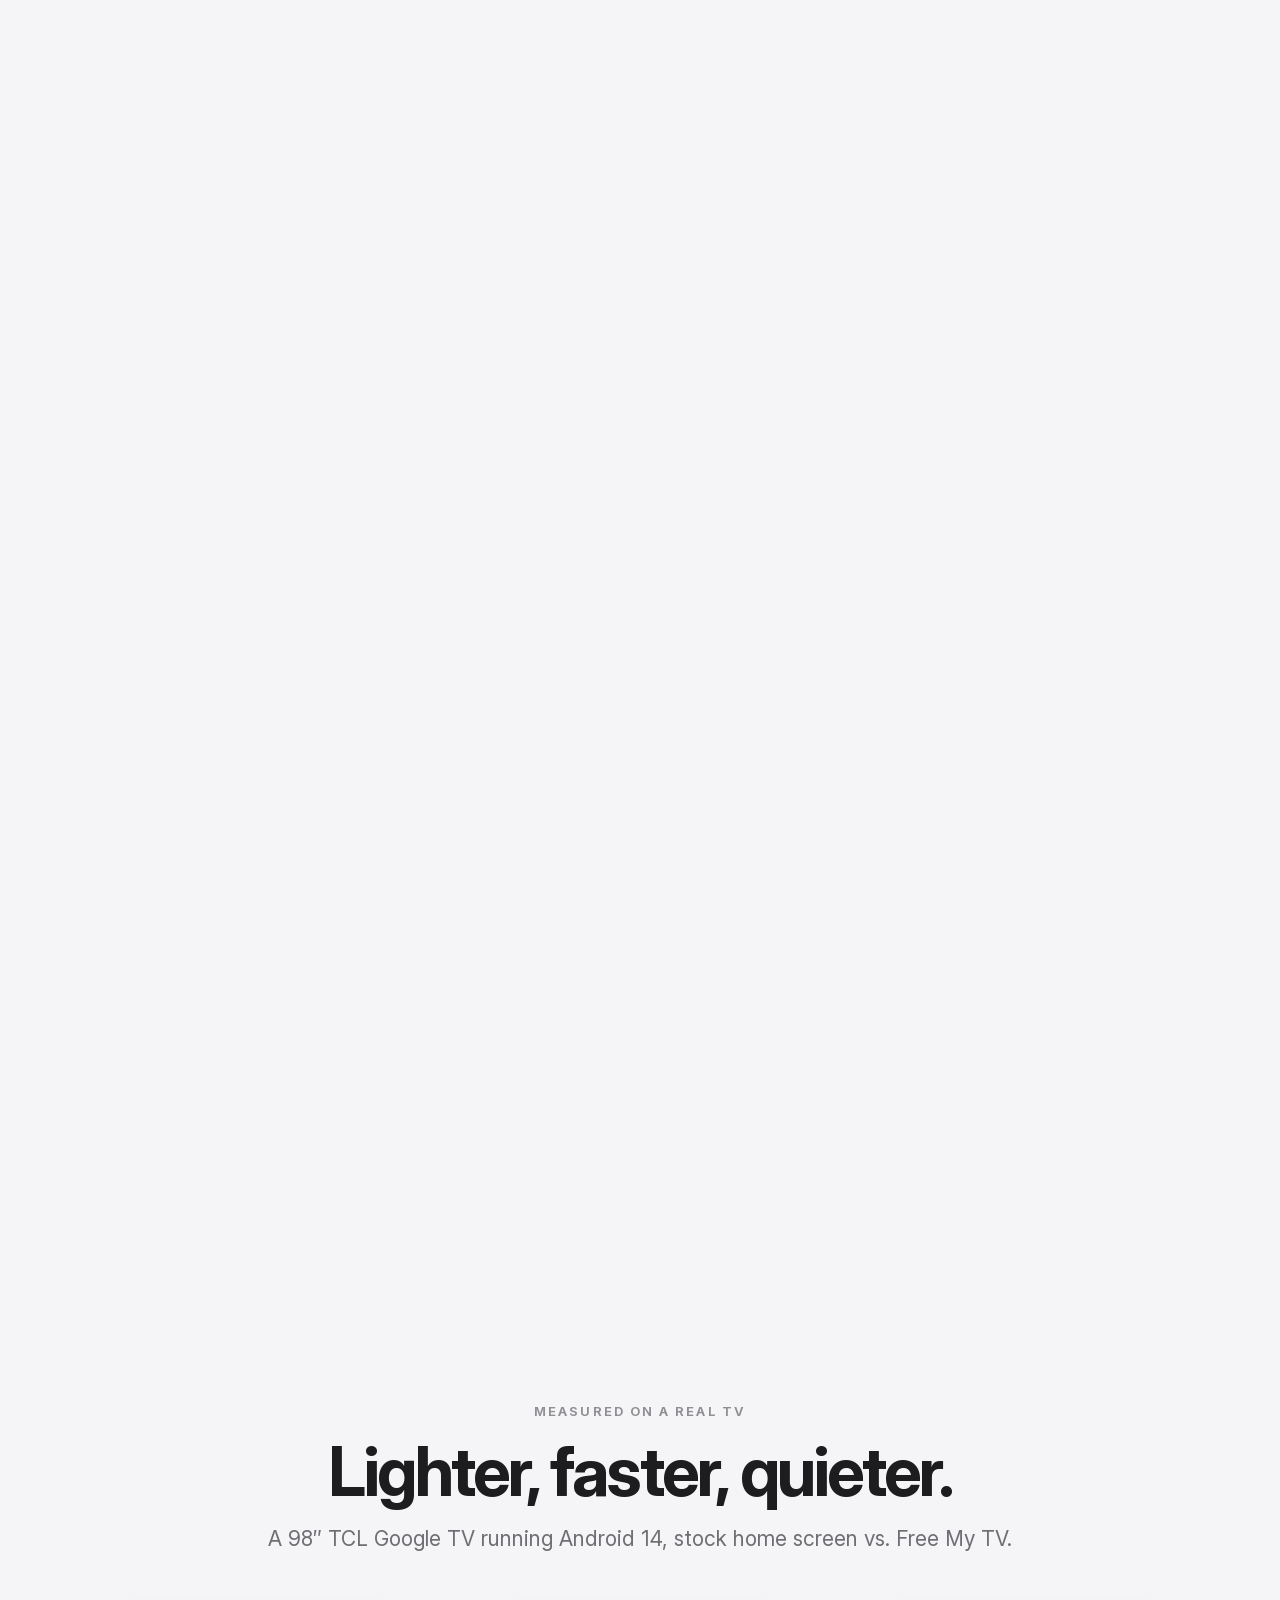
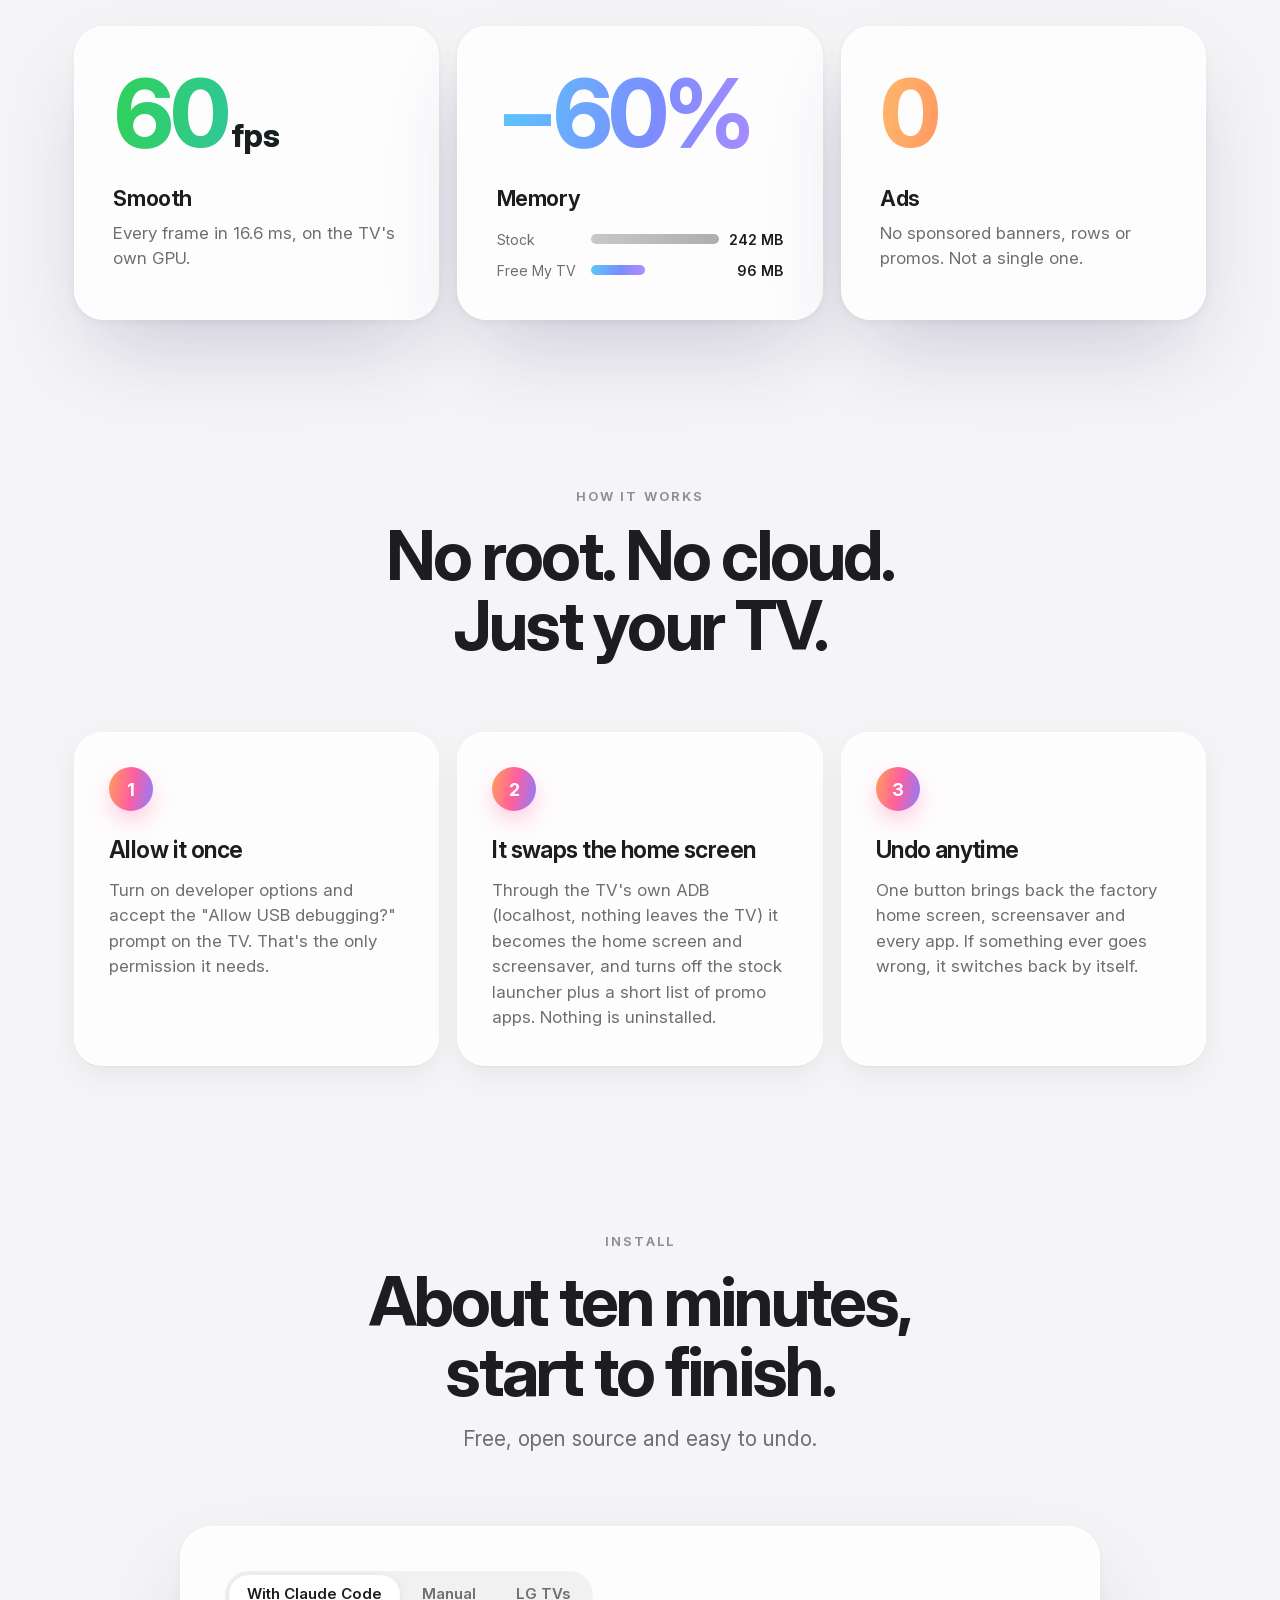
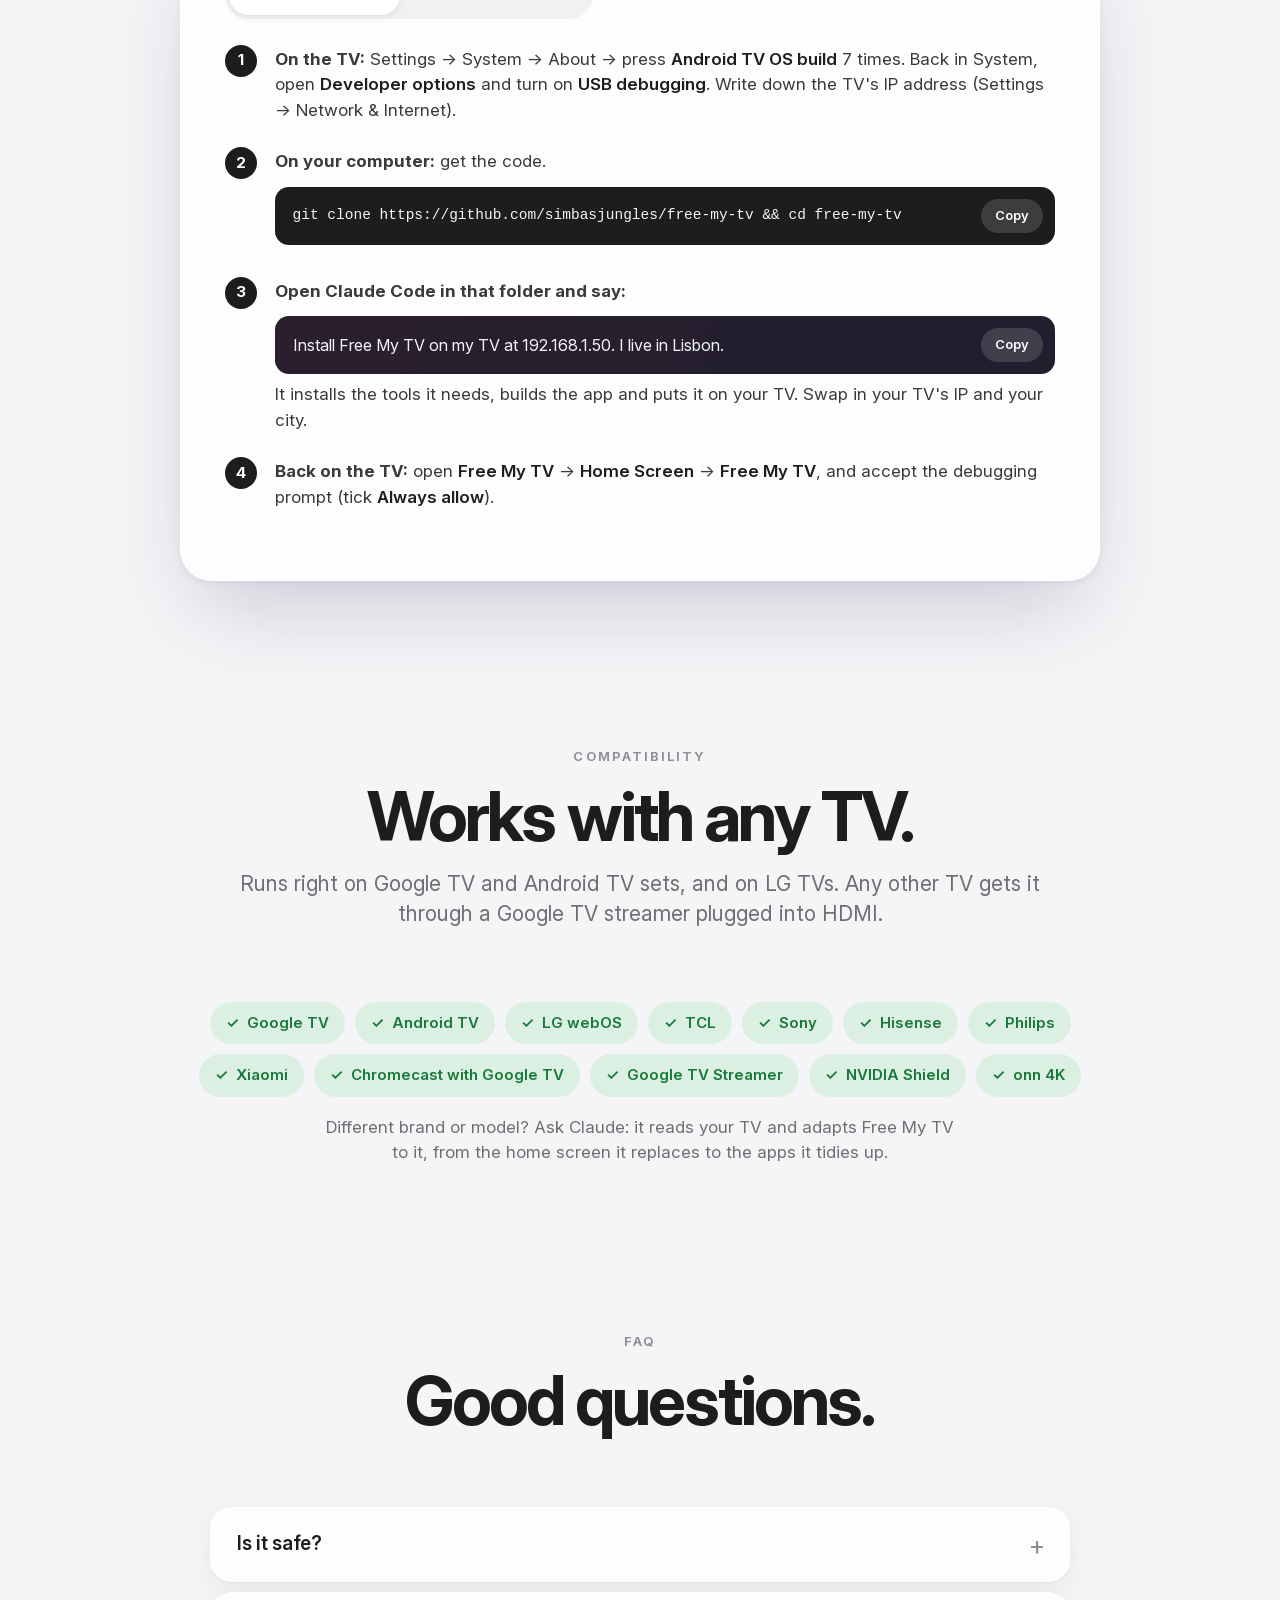
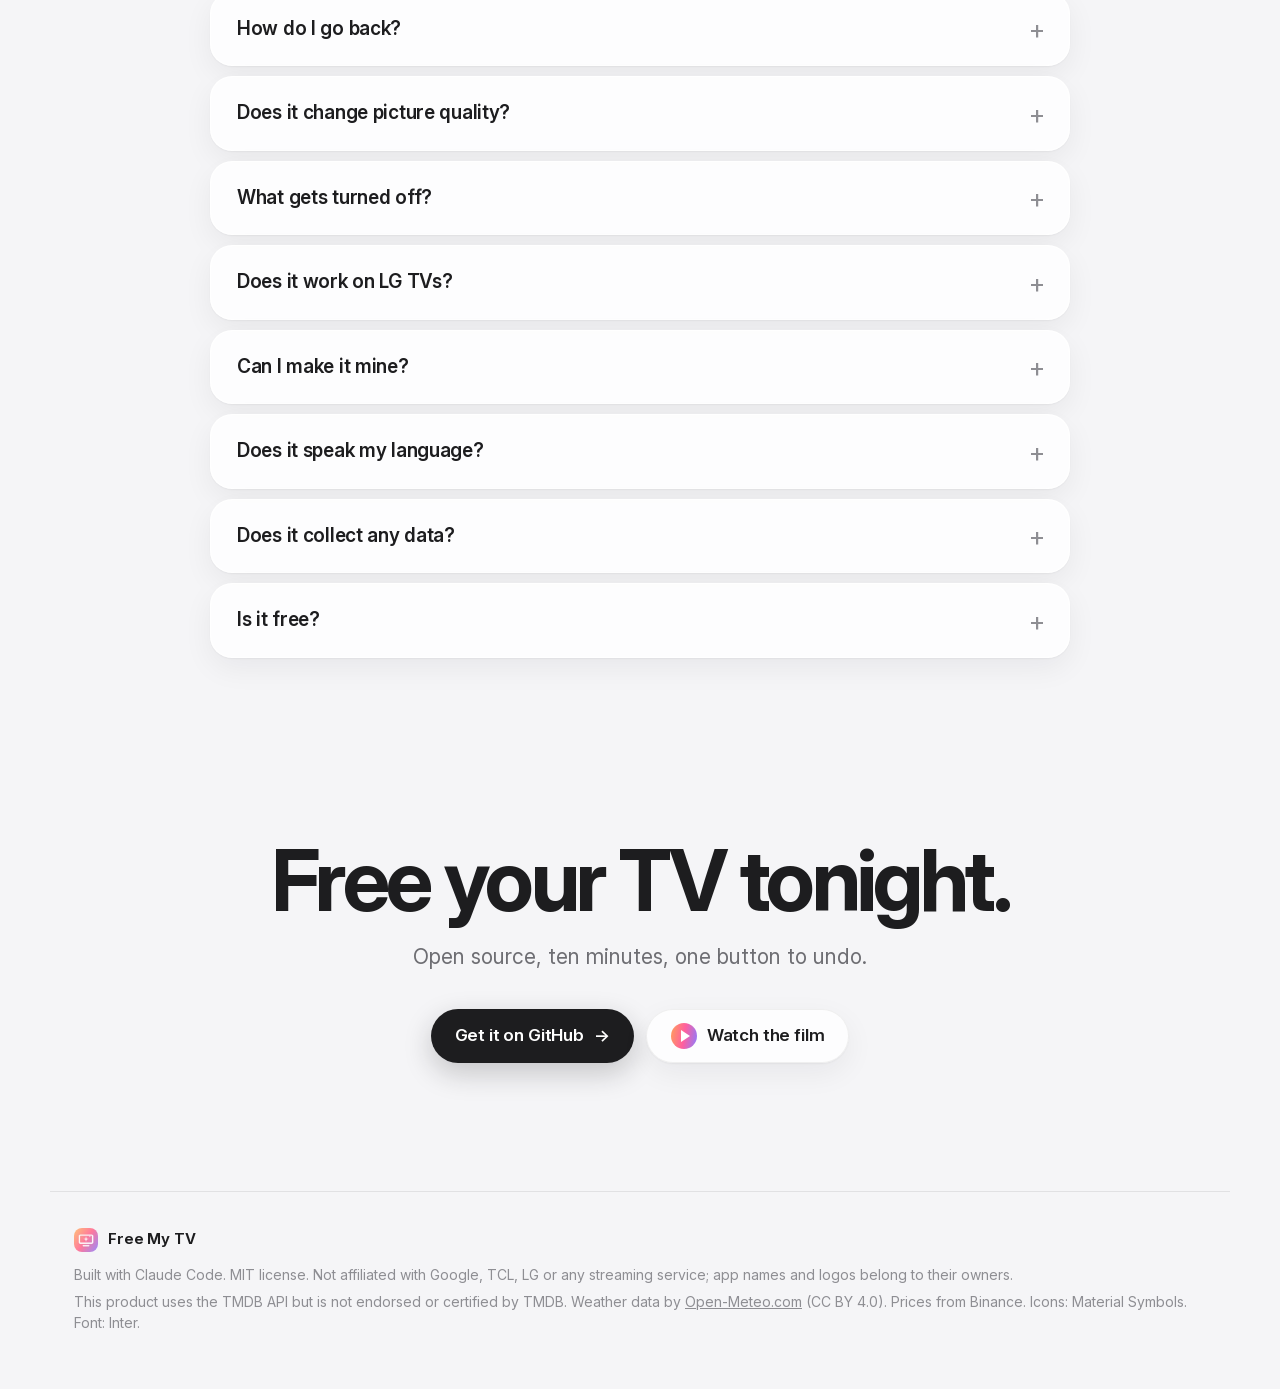
==== commit 731859a4: "LG TVs (webOS): the same home screen as a web app The home screen's design and behavior in plain HTM" ====
--- a/docs/index.html
+++ b/docs/index.html
@@ -17,8 +17,8 @@
       if (lang === "pt") location.replace("pt/" + location.search + location.hash);
     })();
   </script>
-  <title>Free My TV — a fast, ad-free home screen for Google TV</title>
-  <meta name="description" content="Open-source home screen for Google TV and Android TV. No ads, 60 fps, trending picks from your own apps and a look that follows the sunset. One button to undo.">
+  <title>Free My TV — a fast, ad-free home screen for Google TV and LG TVs</title>
+  <meta name="description" content="Open-source home screen for Google TV, Android TV and LG TVs. No ads, 60 fps, trending picks from your own apps and a look that follows the sunset. One button to undo.">
   <link rel="canonical" href="https://freemytv.io/">
   <link rel="alternate" hreflang="en" href="https://freemytv.io/">
   <link rel="alternate" hreflang="pt-BR" href="https://freemytv.io/pt/">
@@ -29,13 +29,13 @@
   <meta property="og:locale:alternate" content="pt_BR">
   <meta property="og:url" content="https://freemytv.io/">
   <meta property="og:title" content="Free My TV">
-  <meta property="og:description" content="A fast, ad-free home screen for Google TV. Open source. One button to undo.">
+  <meta property="og:description" content="A fast, ad-free home screen for Google TV and LG TVs. Open source. One button to undo.">
   <meta property="og:image" content="https://freemytv.io/assets/og.jpg">
   <meta property="og:image:width" content="1200">
   <meta property="og:image:height" content="630">
   <meta name="twitter:card" content="summary_large_image">
   <meta name="twitter:title" content="Free My TV">
-  <meta name="twitter:description" content="A fast, ad-free home screen for Google TV. Open source. One button to undo.">
+  <meta name="twitter:description" content="A fast, ad-free home screen for Google TV and LG TVs. Open source. One button to undo.">
   <meta name="twitter:image" content="https://freemytv.io/assets/og.jpg">
   <link rel="icon" type="image/png" href="assets/favicon-64.png">
   <link rel="apple-touch-icon" href="assets/apple-touch-icon.png">
@@ -69,7 +69,7 @@
     <!-- Hero -->
     <section class="hero">
       <div class="hero-copy">
-        <p class="kicker" data-reveal>Open source · Google TV &amp; Android TV</p>
+        <p class="kicker" data-reveal>Open source · Google TV, Android TV &amp; LG</p>
         <h1 data-reveal>Free your <span class="grad">TV.</span></h1>
         <p class="lede" data-reveal>Swap the ad-filled home screen for a fast, clean one. Trending picks from your own apps, the weather at a glance, and a look that follows the sunset. One button to undo.</p>
         <div class="cta" data-reveal>
@@ -213,6 +213,7 @@
         <div class="tabs" role="tablist" aria-label="Install method">
           <button role="tab" aria-selected="true" aria-controls="tab-claude" id="t-claude">With Claude Code</button>
           <button role="tab" aria-selected="false" aria-controls="tab-manual" id="t-manual">Manual</button>
+          <button role="tab" aria-selected="false" aria-controls="tab-lg" id="t-lg">LG TVs</button>
         </div>
 
         <div class="tabpanel" id="tab-claude" role="tabpanel" aria-labelledby="t-claude">
@@ -246,6 +247,19 @@
             <li><b>On the TV:</b> open <em>Free My TV</em> → <em>Home Screen</em> → <em>Free My TV</em>.</li>
           </ol>
         </div>
+
+        <div class="tabpanel" id="tab-lg" role="tabpanel" aria-labelledby="t-lg" hidden>
+          <ol class="howto">
+            <li><b>On the TV:</b> in the LG Content Store, install <em>Developer Mode</em>. Sign in with a free <a href="https://webostv.developer.lge.com" rel="noopener">LG developer account</a>, turn on <em>Dev Mode Status</em> (the TV restarts), then turn on <em>Key Server</em>. Write down the IP address and the passphrase it shows.</li>
+            <li><b>On your computer:</b> get the code and build the LG app. Add your city to <em>config.properties</em>, as for Google TV.
+              <div class="code"><code>git clone https://github.com/simbasjungles/free-my-tv &amp;&amp; cd free-my-tv &amp;&amp; python3 webos/build.py</code><button class="copy-btn" type="button" aria-label="Copy command">Copy</button></div>
+            </li>
+            <li><b>Install:</b> type the TV's passphrase when it asks. Free My TV opens on the TV.
+              <div class="code"><code>python3 webos/install.py 192.168.1.50</code><button class="copy-btn" type="button" aria-label="Copy command">Copy</button></div>
+            </li>
+            <li><b>One press away:</b> while it's open, hold a number key on the remote. From then on, that key opens Free My TV from anywhere. Press <em>EXTEND</em> in Developer Mode once a month to keep it.</li>
+          </ol>
+        </div>
       </div>
     </section>
 
@@ -254,10 +268,10 @@
       <div class="head" data-reveal>
         <p class="kicker">Compatibility</p>
         <h2>Works with any TV.</h2>
-        <p class="sub">Runs right on Google TV and Android TV sets. Any other TV gets it through a Google TV streamer plugged into HDMI.</p>
+        <p class="sub">Runs right on Google TV and Android TV sets, and on LG TVs. Any other TV gets it through a Google TV streamer plugged into HDMI.</p>
       </div>
       <div class="chips" data-reveal>
-        <span class="chip ok">Google TV</span><span class="chip ok">Android TV</span><span class="chip ok">TCL</span><span class="chip ok">Sony</span>
+        <span class="chip ok">Google TV</span><span class="chip ok">Android TV</span><span class="chip ok">LG webOS</span><span class="chip ok">TCL</span><span class="chip ok">Sony</span>
         <span class="chip ok">Hisense</span><span class="chip ok">Philips</span><span class="chip ok">Xiaomi</span><span class="chip ok">Chromecast with Google TV</span>
         <span class="chip ok">Google TV Streamer</span><span class="chip ok">NVIDIA Shield</span><span class="chip ok">onn 4K</span>
       </div>
@@ -275,6 +289,7 @@
         <details><summary>How do I go back?</summary><p>Open Free My TV → Home Screen → Original. The factory home screen, screensaver and every app come back exactly as they were. If the new home screen ever crashes three times in five minutes, it switches back on its own.</p></details>
         <details><summary>Does it change picture quality?</summary><p>No. Picture settings aren't touched, and videos play through the same hardware path. We measured the same resolution and the same video source in both modes.</p></details>
         <details><summary>What gets turned off?</summary><p>The stock home screen and screensaver (replaced), Google TV's recovery home, Play Games and YouTube Music, and on TCL TVs the TCL Channel, messages, store demo, hotel menu, manuals, mirroring and logging apps. Google Assistant only if you ask for it in the config.</p></details>
+        <details><summary>Does it work on LG TVs?</summary><p>Yes. On LG it installs through LG's own Developer Mode, with nothing rooted or changed on the TV, and it opens with one press of a number key. Same home screen, same picks, weather and prices. Press EXTEND in the Developer Mode app once a month to keep it.</p></details>
         <details><summary>Can I make it mine?</summary><p>That's the idea. Open the folder in Claude Code and just ask: "add Crunchyroll to the shelf", "show prices in euros", "set it up for my Sony". It changes the code, rebuilds the app and puts it on your TV.</p></details>
         <details><summary>Does it speak my language?</summary><p>English, Spanish and Portuguese, following the TV's language, or the one you pick in its settings. Want another one? Ask Claude to add it.</p></details>
         <details><summary>Does it collect any data?</summary><p>No accounts, no analytics, no tracking. It only talks to TMDB (picks), Open-Meteo (weather, with the coordinates you set) and Binance (prices).</p></details>
@@ -295,7 +310,7 @@
 
   <footer class="foot">
     <div class="brand"><img src="assets/icon-512.png" alt="" width="24" height="24"><span>Free My TV</span></div>
-    <p>Built with Claude Code. MIT license. Not affiliated with Google, TCL or any streaming service; app names and logos belong to their owners.</p>
+    <p>Built with Claude Code. MIT license. Not affiliated with Google, TCL, LG or any streaming service; app names and logos belong to their owners.</p>
     <p>This product uses the TMDB API but is not endorsed or certified by TMDB. Weather data by <a href="https://open-meteo.com/" rel="noopener">Open-Meteo.com</a> (CC BY 4.0). Prices from Binance. Icons: Material Symbols. Font: Inter.</p>
   </footer>
 
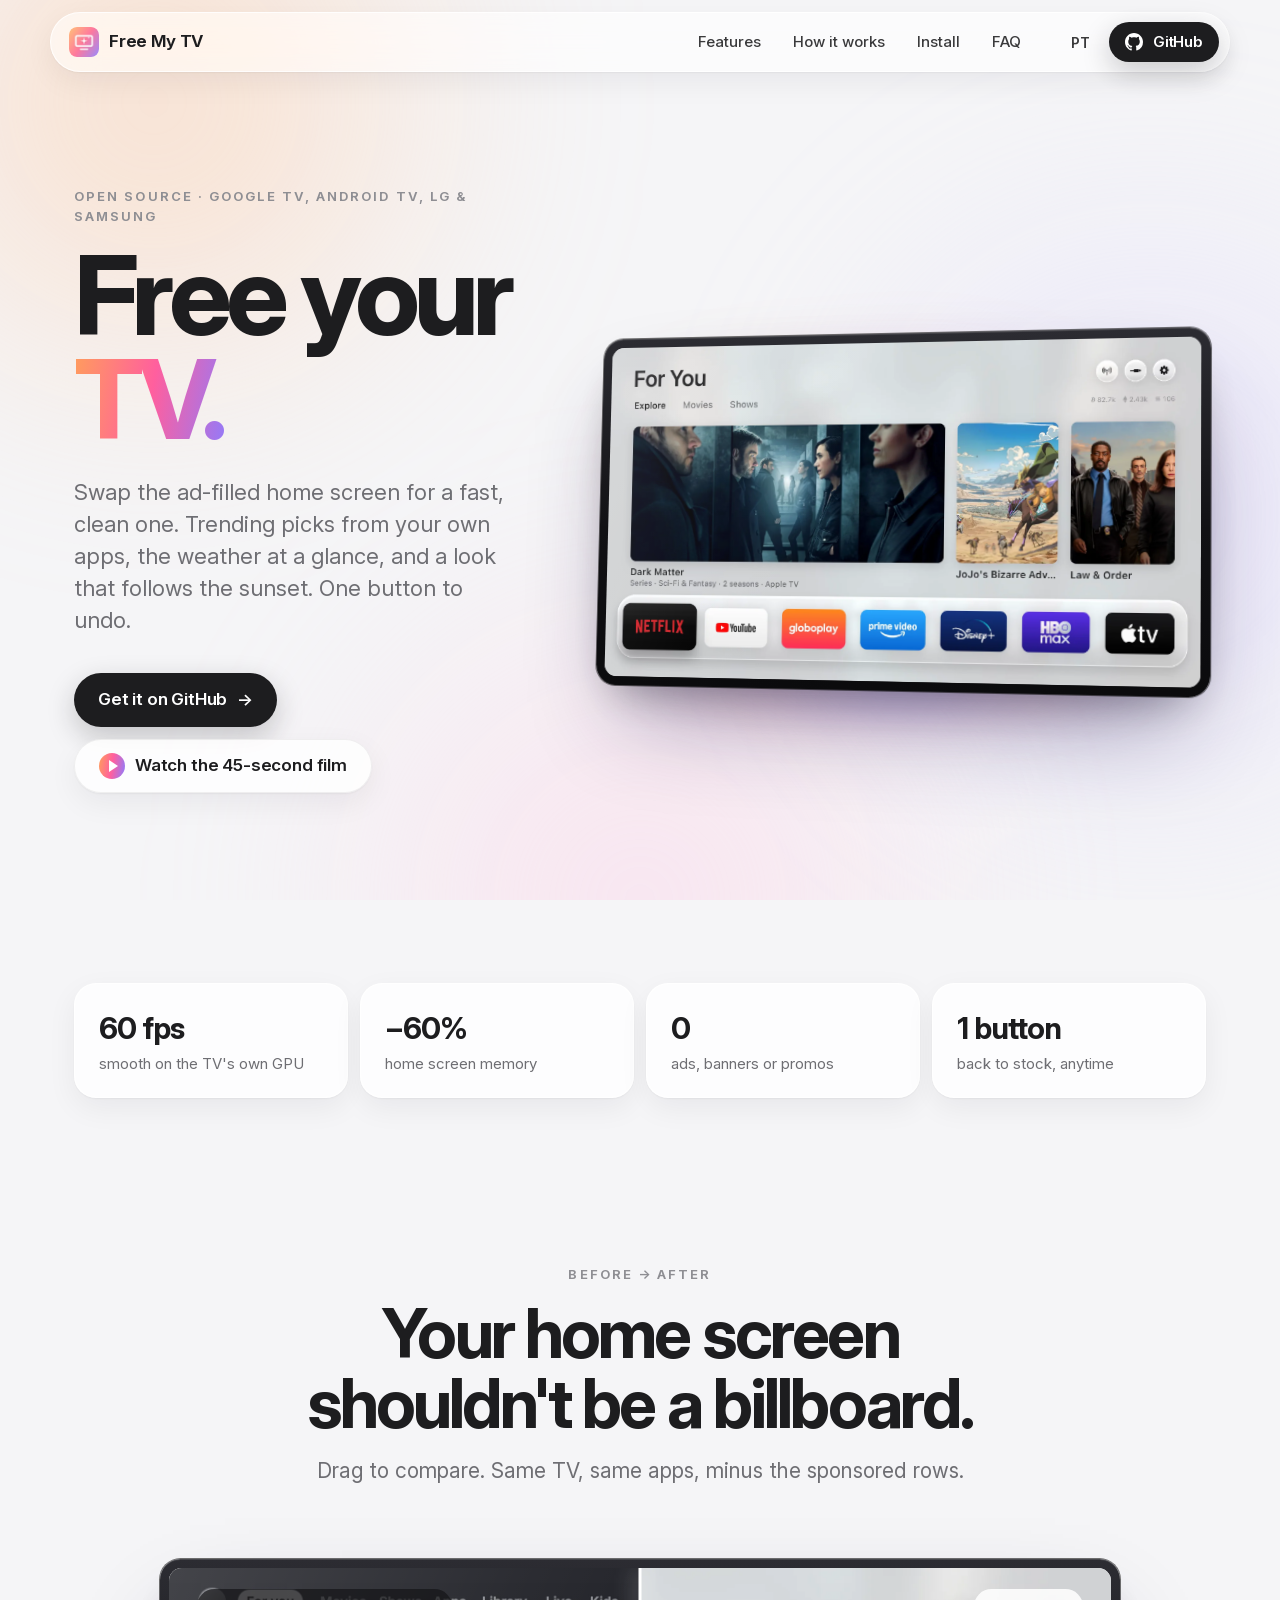
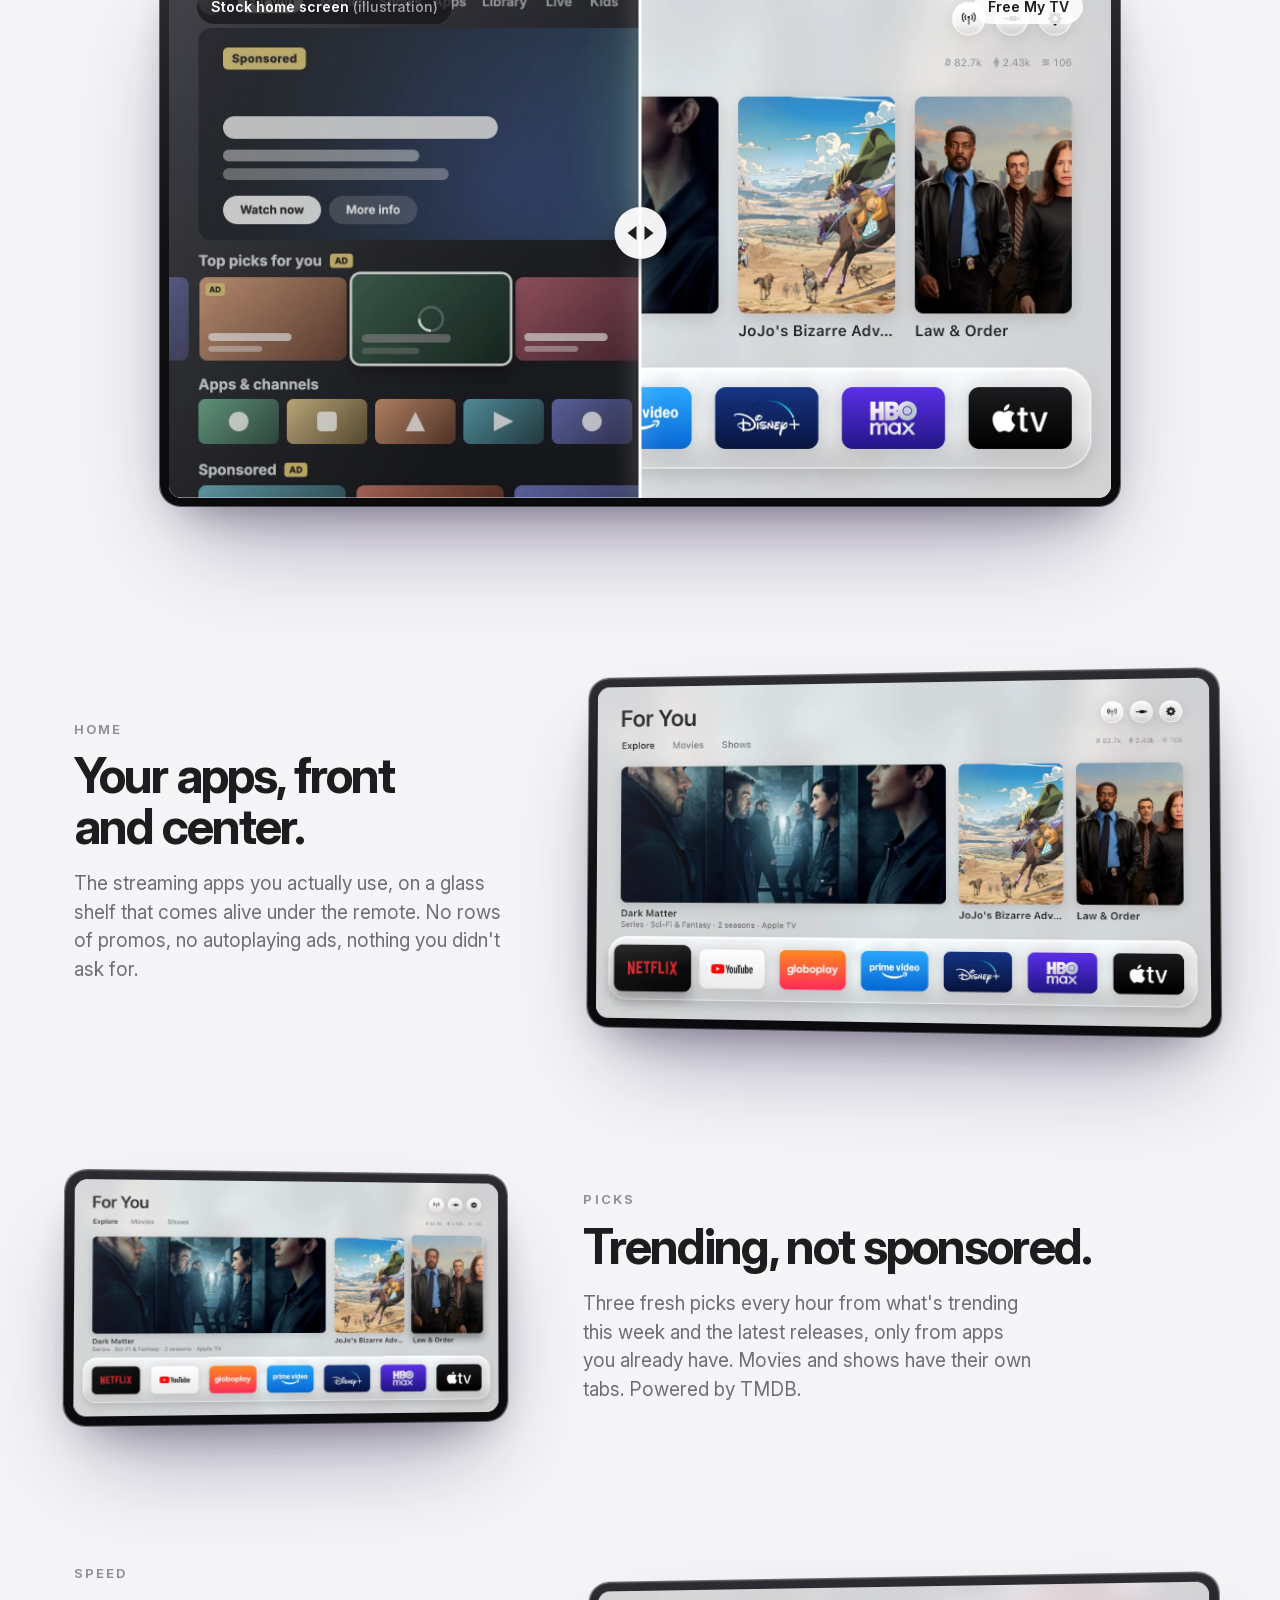
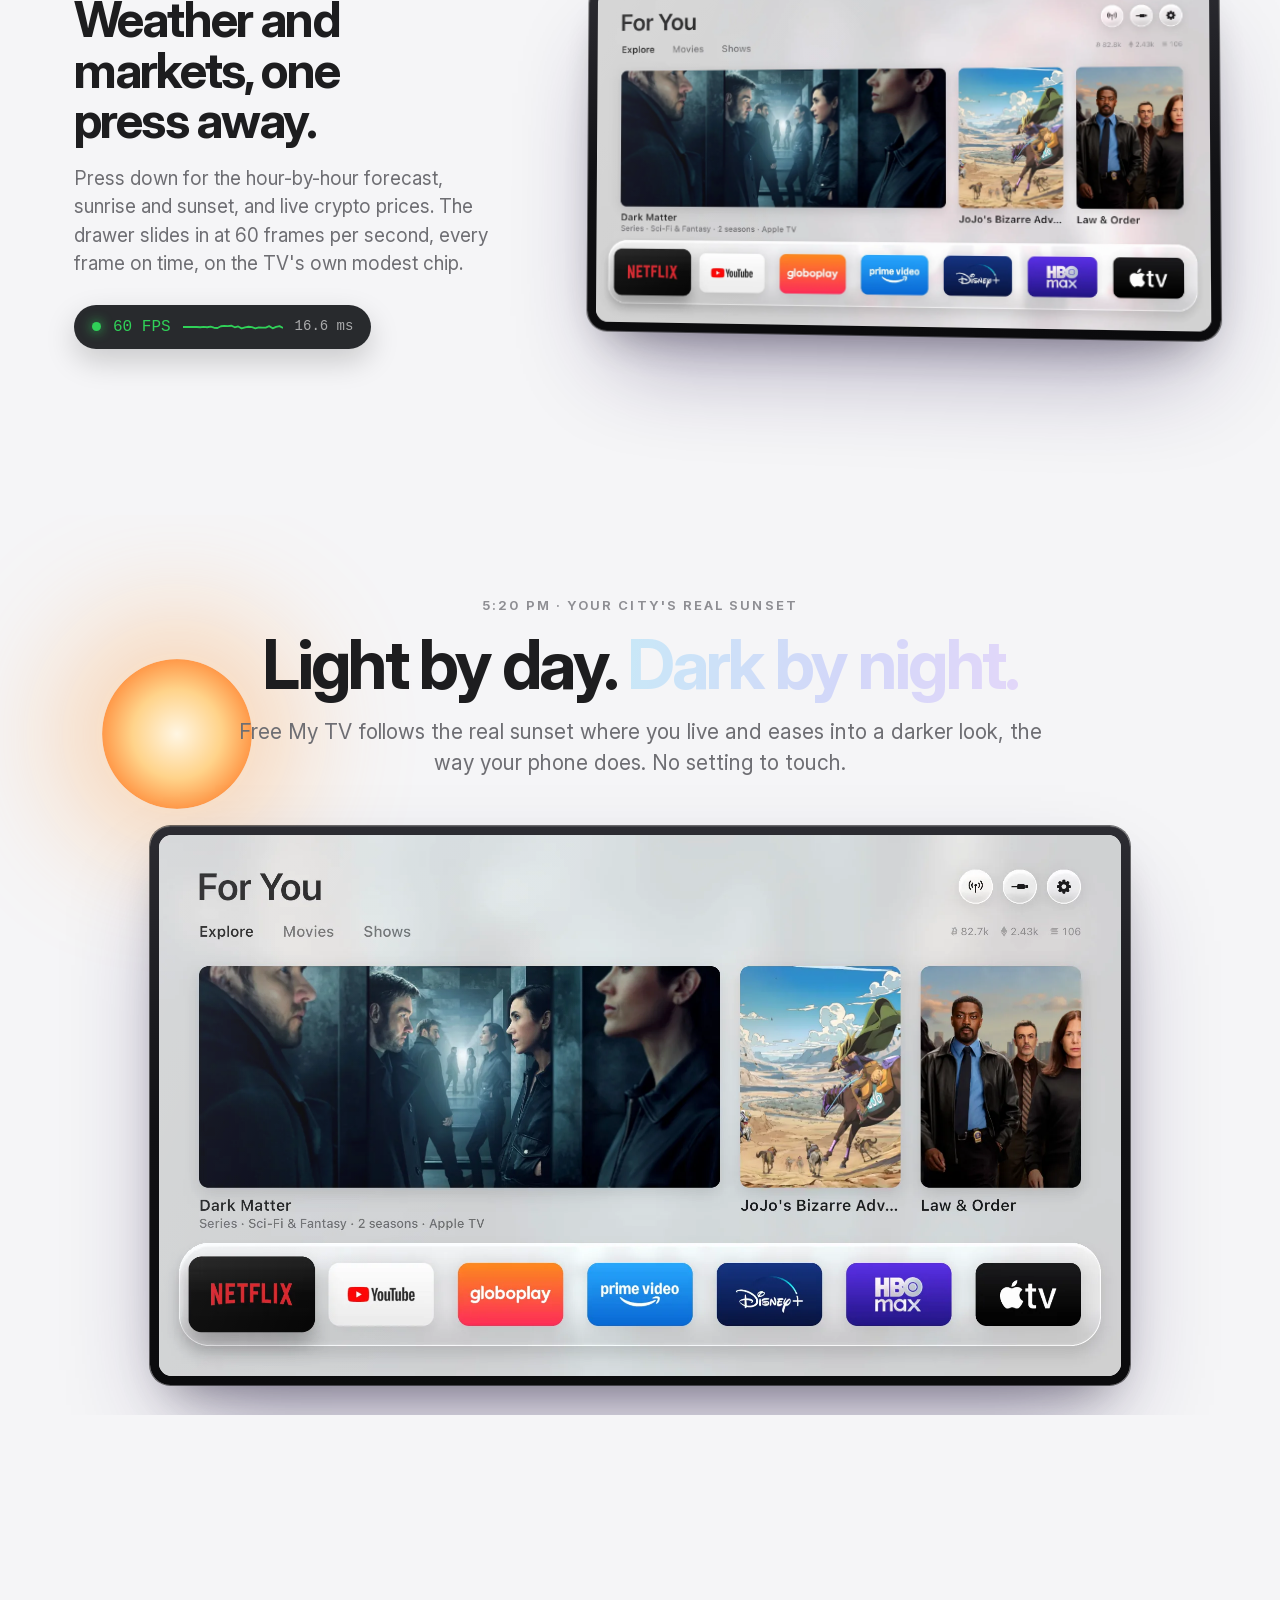
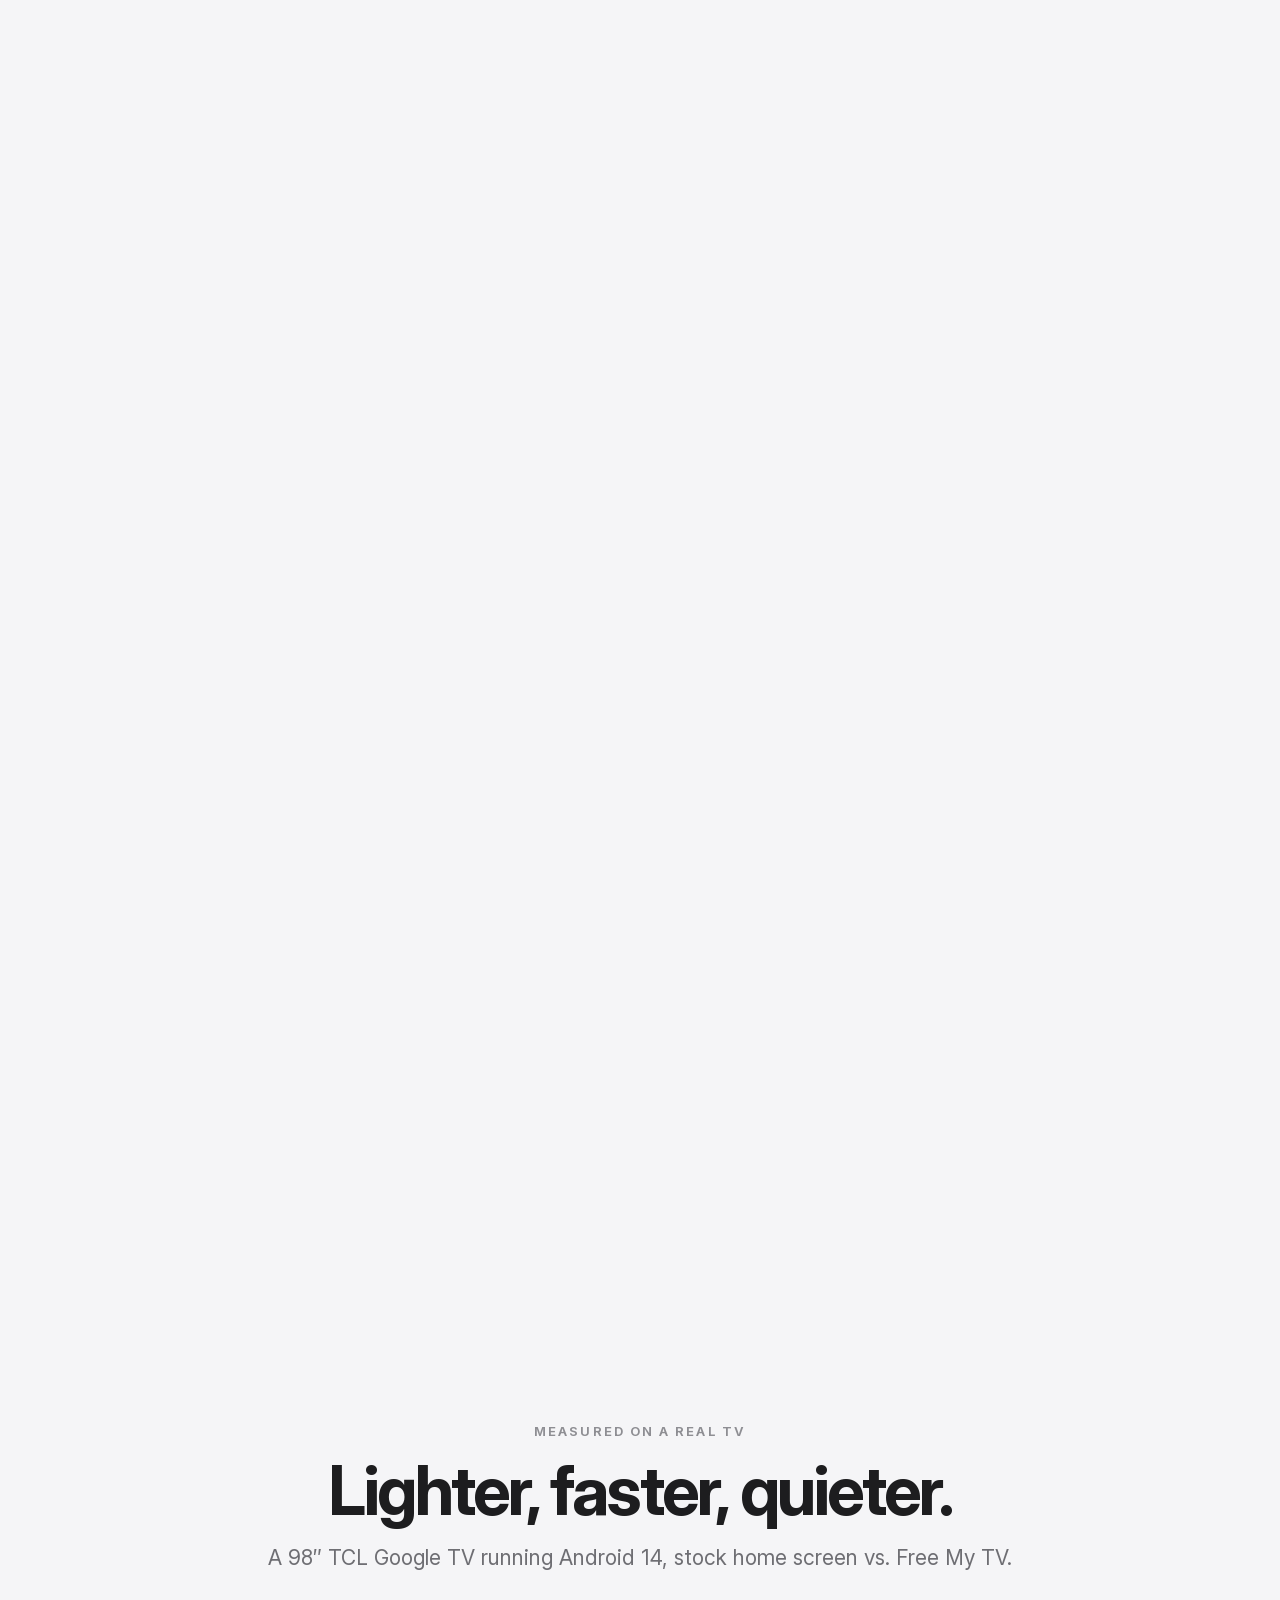
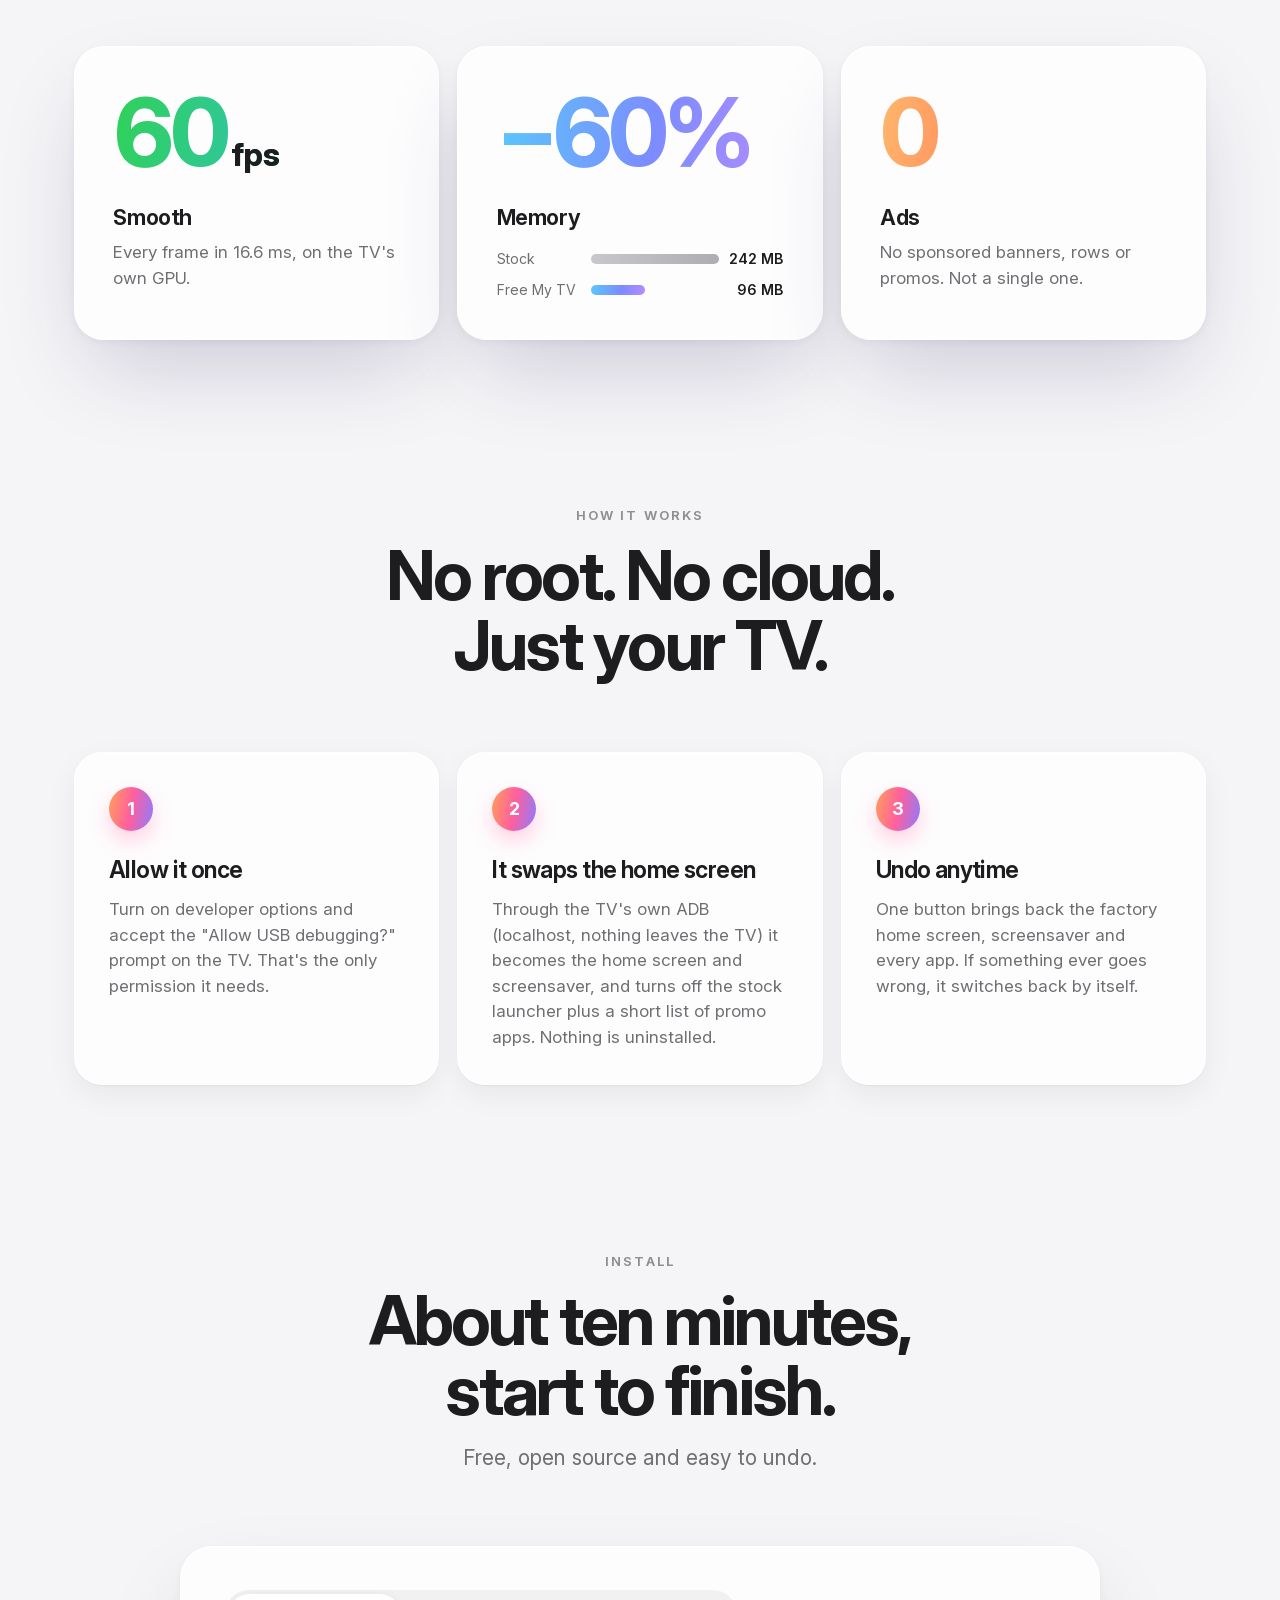
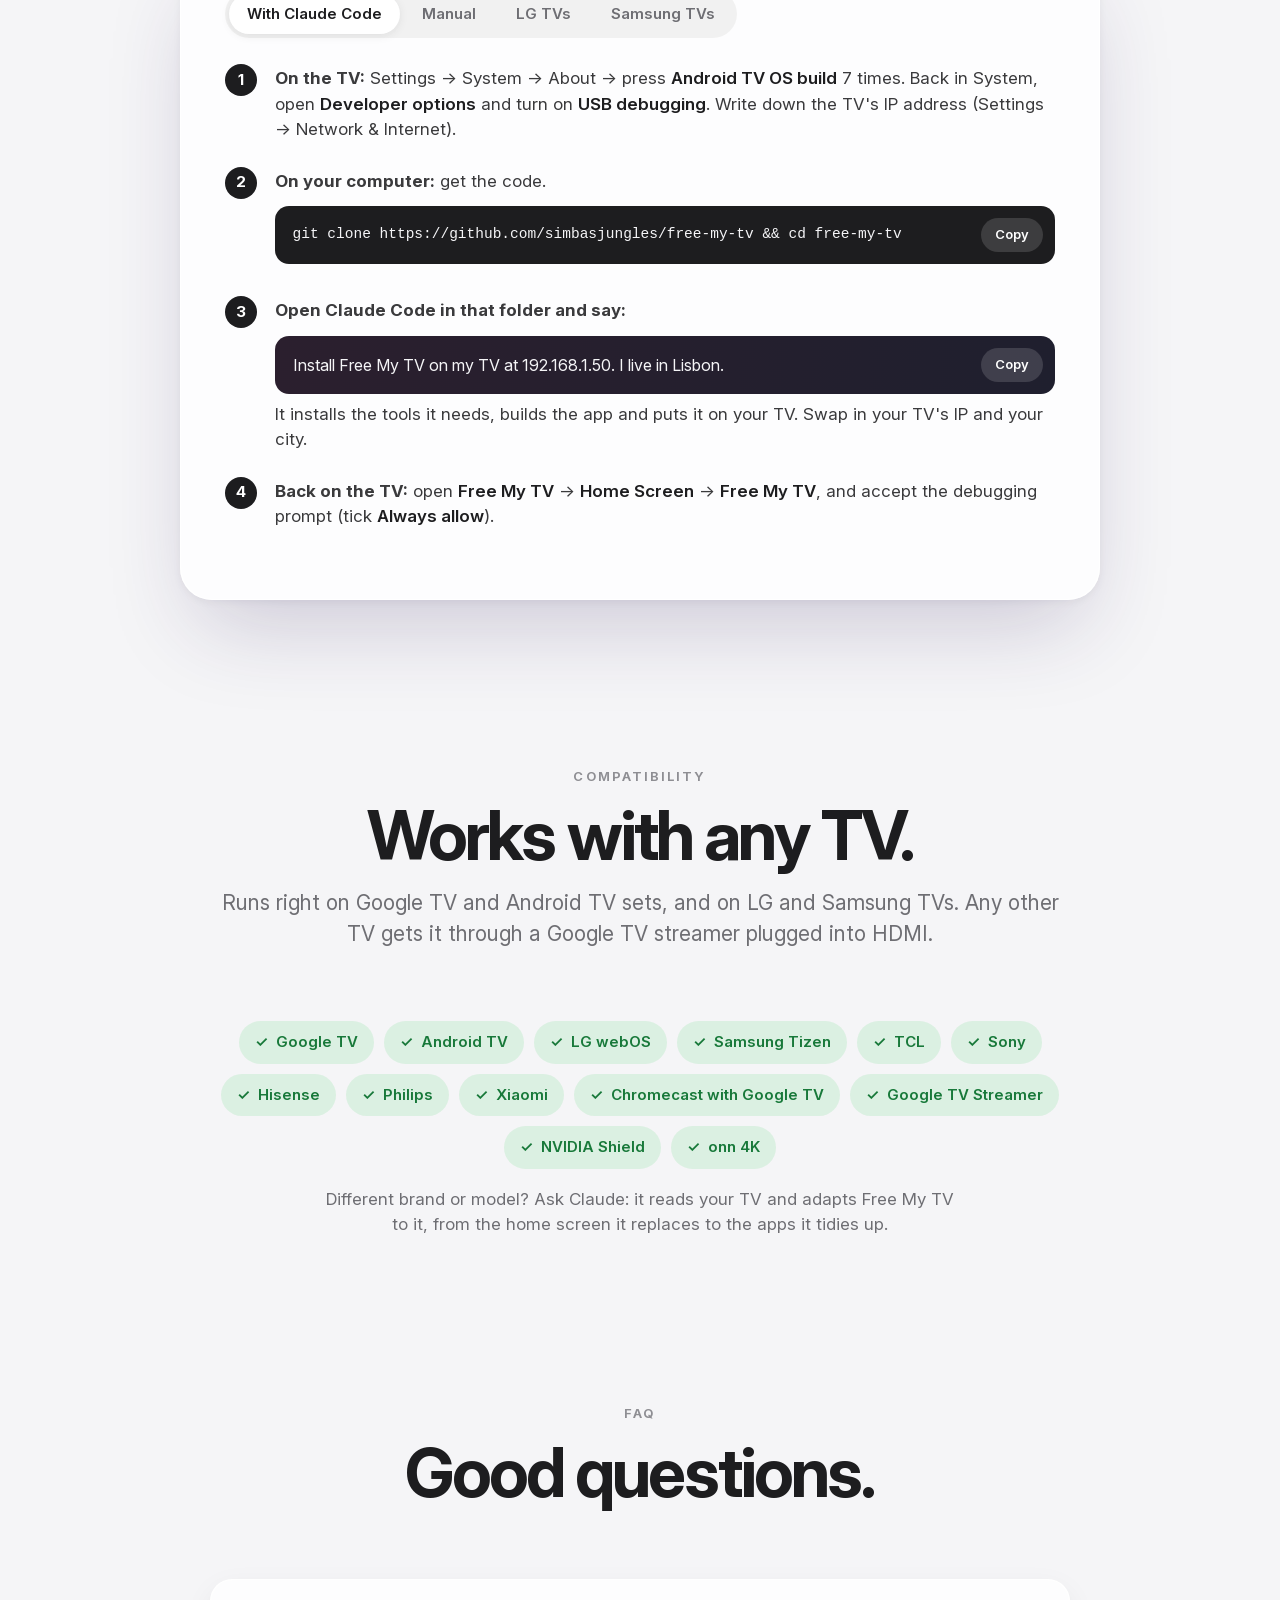
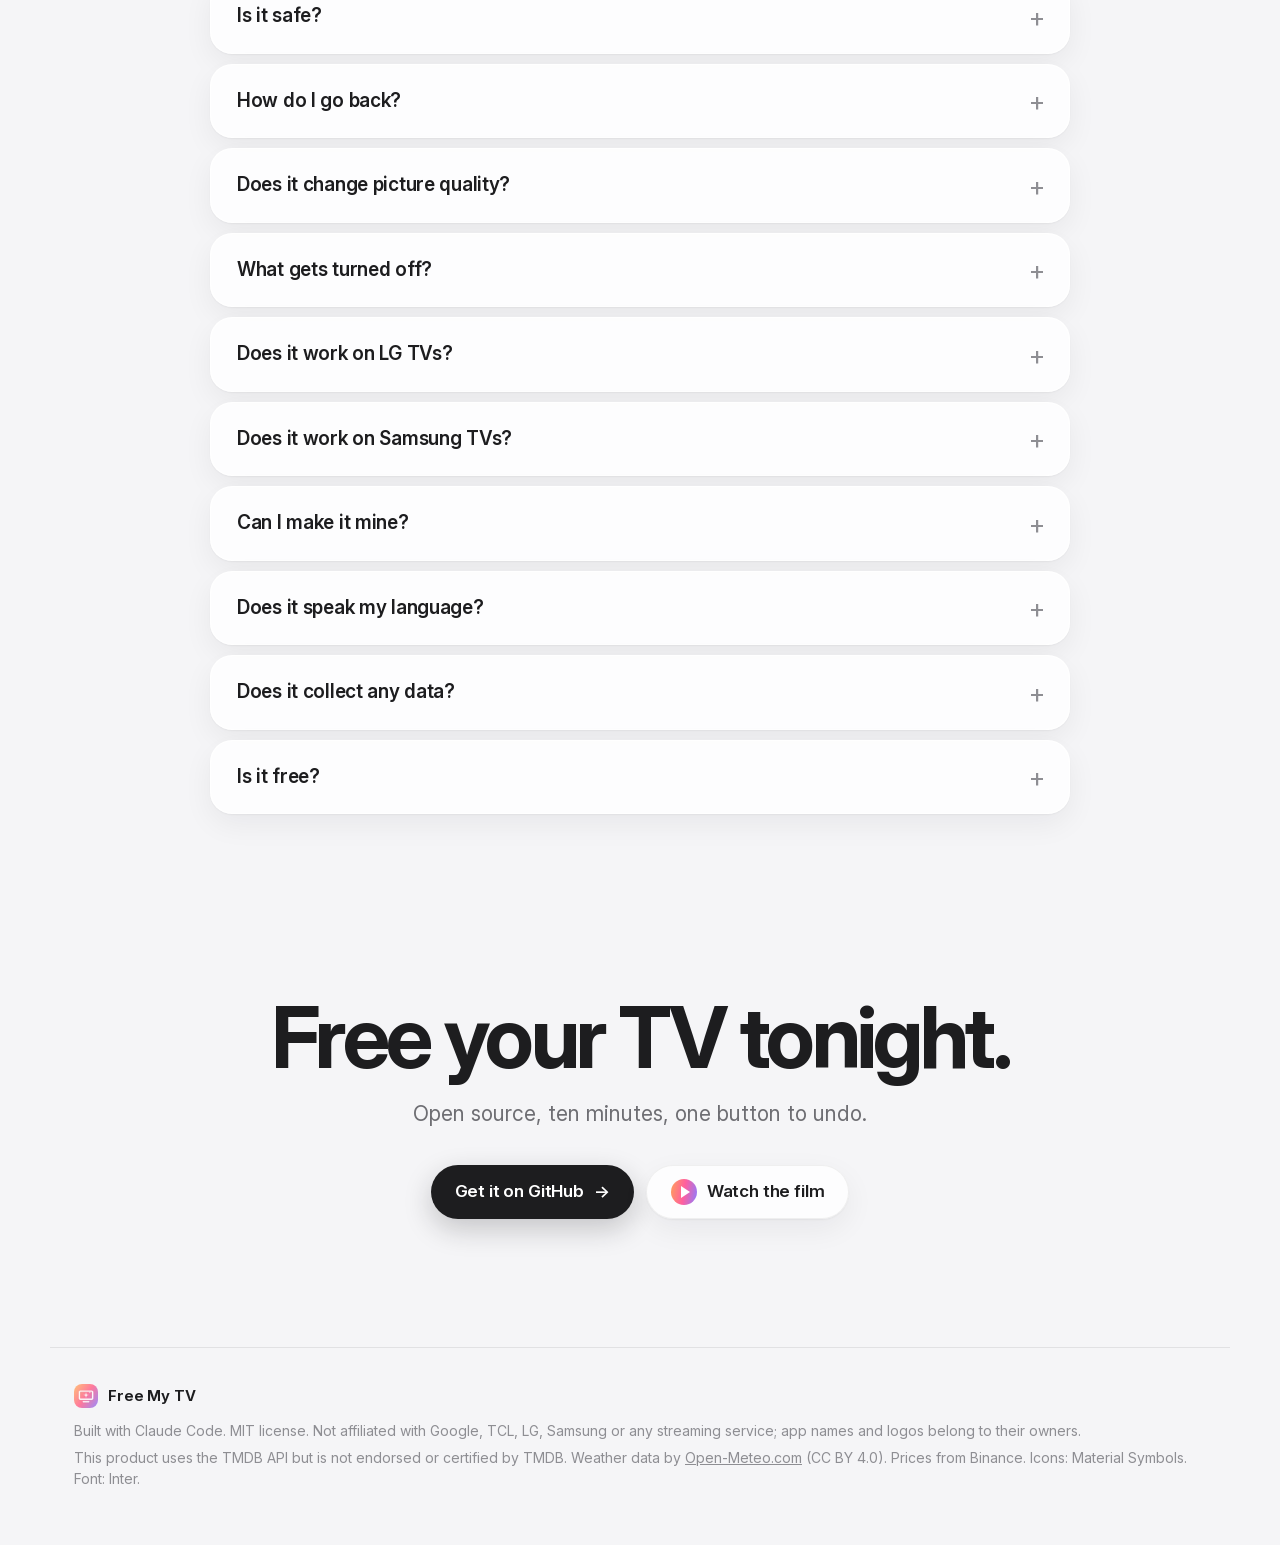
==== commit 8f5da755: "Samsung TVs (Tizen): the same home screen as an app - tizen/: config.xml, icon and build.py, which p" ====
--- a/docs/index.html
+++ b/docs/index.html
@@ -17,8 +17,8 @@
       if (lang === "pt") location.replace("pt/" + location.search + location.hash);
     })();
   </script>
-  <title>Free My TV — a fast, ad-free home screen for Google TV and LG TVs</title>
-  <meta name="description" content="Open-source home screen for Google TV, Android TV and LG TVs. No ads, 60 fps, trending picks from your own apps and a look that follows the sunset. One button to undo.">
+  <title>Free My TV — a fast, ad-free home screen for Google TV, LG and Samsung TVs</title>
+  <meta name="description" content="Open-source home screen for Google TV, Android TV, LG and Samsung TVs. No ads, 60 fps, trending picks from your own apps and a look that follows the sunset. One button to undo.">
   <link rel="canonical" href="https://freemytv.io/">
   <link rel="alternate" hreflang="en" href="https://freemytv.io/">
   <link rel="alternate" hreflang="pt-BR" href="https://freemytv.io/pt/">
@@ -29,13 +29,13 @@
   <meta property="og:locale:alternate" content="pt_BR">
   <meta property="og:url" content="https://freemytv.io/">
   <meta property="og:title" content="Free My TV">
-  <meta property="og:description" content="A fast, ad-free home screen for Google TV and LG TVs. Open source. One button to undo.">
+  <meta property="og:description" content="A fast, ad-free home screen for Google TV, LG and Samsung TVs. Open source. One button to undo.">
   <meta property="og:image" content="https://freemytv.io/assets/og.jpg">
   <meta property="og:image:width" content="1200">
   <meta property="og:image:height" content="630">
   <meta name="twitter:card" content="summary_large_image">
   <meta name="twitter:title" content="Free My TV">
-  <meta name="twitter:description" content="A fast, ad-free home screen for Google TV and LG TVs. Open source. One button to undo.">
+  <meta name="twitter:description" content="A fast, ad-free home screen for Google TV, LG and Samsung TVs. Open source. One button to undo.">
   <meta name="twitter:image" content="https://freemytv.io/assets/og.jpg">
   <link rel="icon" type="image/png" href="assets/favicon-64.png">
   <link rel="apple-touch-icon" href="assets/apple-touch-icon.png">
@@ -69,7 +69,7 @@
     <!-- Hero -->
     <section class="hero">
       <div class="hero-copy">
-        <p class="kicker" data-reveal>Open source · Google TV, Android TV &amp; LG</p>
+        <p class="kicker" data-reveal>Open source · Google TV, Android TV, LG &amp; Samsung</p>
         <h1 data-reveal>Free your <span class="grad">TV.</span></h1>
         <p class="lede" data-reveal>Swap the ad-filled home screen for a fast, clean one. Trending picks from your own apps, the weather at a glance, and a look that follows the sunset. One button to undo.</p>
         <div class="cta" data-reveal>
@@ -214,6 +214,7 @@
           <button role="tab" aria-selected="true" aria-controls="tab-claude" id="t-claude">With Claude Code</button>
           <button role="tab" aria-selected="false" aria-controls="tab-manual" id="t-manual">Manual</button>
           <button role="tab" aria-selected="false" aria-controls="tab-lg" id="t-lg">LG TVs</button>
+          <button role="tab" aria-selected="false" aria-controls="tab-samsung" id="t-samsung">Samsung TVs</button>
         </div>
 
         <div class="tabpanel" id="tab-claude" role="tabpanel" aria-labelledby="t-claude">
@@ -260,6 +261,17 @@
             <li><b>One press away:</b> while it's open, hold a number key on the remote. From then on, that key opens Free My TV from anywhere. Press <em>EXTEND</em> in Developer Mode once a month to keep it.</li>
           </ol>
         </div>
+
+        <div class="tabpanel" id="tab-samsung" role="tabpanel" aria-labelledby="t-samsung" hidden>
+          <ol class="howto">
+            <li><b>On the TV:</b> open <em>Apps</em> and type <em>1&nbsp;2&nbsp;3&nbsp;4&nbsp;5</em> on the remote. Turn <em>Developer mode</em> on, type your computer's IP address in <em>Host PC IP</em>, and restart the TV.</li>
+            <li><b>On your computer:</b> download <a href="https://github.com/reisxd/TizenBrewInstaller/releases/latest" rel="noopener">TizenBrew Installer</a>, the community's installer for Samsung TVs, open it and connect to your TV.</li>
+            <li><b>Install from GitHub:</b> type this. On 2023 and newer TVs it asks you to sign in to your Samsung account once, to sign the app for your TV.
+              <div class="code"><code>simbasjungles/free-my-tv</code><button class="copy-btn" type="button" aria-label="Copy">Copy</button></div>
+            </li>
+            <li><b>Straight to it:</b> in the TV's settings, under <em>Start Screen Options</em>, turn on <em>Autorun Last App</em>: the TV turns on into Free My TV. It takes your city from the TV's time zone; for your exact city and the trending picks, Claude Code builds it with your own settings.</li>
+          </ol>
+        </div>
       </div>
     </section>
 
@@ -268,10 +280,10 @@
       <div class="head" data-reveal>
         <p class="kicker">Compatibility</p>
         <h2>Works with any TV.</h2>
-        <p class="sub">Runs right on Google TV and Android TV sets, and on LG TVs. Any other TV gets it through a Google TV streamer plugged into HDMI.</p>
+        <p class="sub">Runs right on Google TV and Android TV sets, and on LG and Samsung TVs. Any other TV gets it through a Google TV streamer plugged into HDMI.</p>
       </div>
       <div class="chips" data-reveal>
-        <span class="chip ok">Google TV</span><span class="chip ok">Android TV</span><span class="chip ok">LG webOS</span><span class="chip ok">TCL</span><span class="chip ok">Sony</span>
+        <span class="chip ok">Google TV</span><span class="chip ok">Android TV</span><span class="chip ok">LG webOS</span><span class="chip ok">Samsung Tizen</span><span class="chip ok">TCL</span><span class="chip ok">Sony</span>
         <span class="chip ok">Hisense</span><span class="chip ok">Philips</span><span class="chip ok">Xiaomi</span><span class="chip ok">Chromecast with Google TV</span>
         <span class="chip ok">Google TV Streamer</span><span class="chip ok">NVIDIA Shield</span><span class="chip ok">onn 4K</span>
       </div>
@@ -290,9 +302,10 @@
         <details><summary>Does it change picture quality?</summary><p>No. Picture settings aren't touched, and videos play through the same hardware path. We measured the same resolution and the same video source in both modes.</p></details>
         <details><summary>What gets turned off?</summary><p>The stock home screen and screensaver (replaced), Google TV's recovery home, Play Games and YouTube Music, and on TCL TVs the TCL Channel, messages, store demo, hotel menu, manuals, mirroring and logging apps. Google Assistant only if you ask for it in the config.</p></details>
         <details><summary>Does it work on LG TVs?</summary><p>Yes. On LG it installs through LG's own Developer Mode, with nothing rooted or changed on the TV, and it opens with one press of a number key. Same home screen, same picks, weather and prices. Press EXTEND in the Developer Mode app once a month to keep it.</p></details>
+        <details><summary>Does it work on Samsung TVs?</summary><p>Yes, on Samsung TVs from 2017 on. It installs through Samsung's own Developer Mode with TizenBrew Installer, the community's installer, with nothing rooted or changed on the TV. Same home screen, weather and prices, with your city from the TV's time zone. For the trending picks, Claude Code builds it with your free TMDB key.</p></details>
         <details><summary>Can I make it mine?</summary><p>That's the idea. Open the folder in Claude Code and just ask: "add Crunchyroll to the shelf", "show prices in euros", "set it up for my Sony". It changes the code, rebuilds the app and puts it on your TV.</p></details>
         <details><summary>Does it speak my language?</summary><p>English, Spanish and Portuguese, following the TV's language, or the one you pick in its settings. Want another one? Ask Claude to add it.</p></details>
-        <details><summary>Does it collect any data?</summary><p>No accounts, no analytics, no tracking. It only talks to TMDB (picks), Open-Meteo (weather, with the coordinates you set) and Binance (prices).</p></details>
+        <details><summary>Does it collect any data?</summary><p>No accounts, no analytics, no tracking. It only talks to TMDB (picks), Open-Meteo (weather, for your city) and Binance (prices).</p></details>
         <details><summary>Is it free?</summary><p>Yes. MIT license, and the TMDB key is free too.</p></details>
       </div>
     </section>
@@ -310,7 +323,7 @@
 
   <footer class="foot">
     <div class="brand"><img src="assets/icon-512.png" alt="" width="24" height="24"><span>Free My TV</span></div>
-    <p>Built with Claude Code. MIT license. Not affiliated with Google, TCL, LG or any streaming service; app names and logos belong to their owners.</p>
+    <p>Built with Claude Code. MIT license. Not affiliated with Google, TCL, LG, Samsung or any streaming service; app names and logos belong to their owners.</p>
     <p>This product uses the TMDB API but is not endorsed or certified by TMDB. Weather data by <a href="https://open-meteo.com/" rel="noopener">Open-Meteo.com</a> (CC BY 4.0). Prices from Binance. Icons: Material Symbols. Font: Inter.</p>
   </footer>
 
--- a/docs/styles.css
+++ b/docs/styles.css
@@ -1297,6 +1297,20 @@
   }
 }
 
+@media (max-width: 680px) {
+  .tabs {
+    display: grid;
+    grid-template-columns: 1fr 1fr;
+    border-radius: 24px;
+  }
+
+  .tabs button {
+    padding: 0 6px;
+    font-size: 14px;
+    white-space: nowrap;
+  }
+}
+
 @media (max-width: 560px) {
   body {
     font-size: 16px;
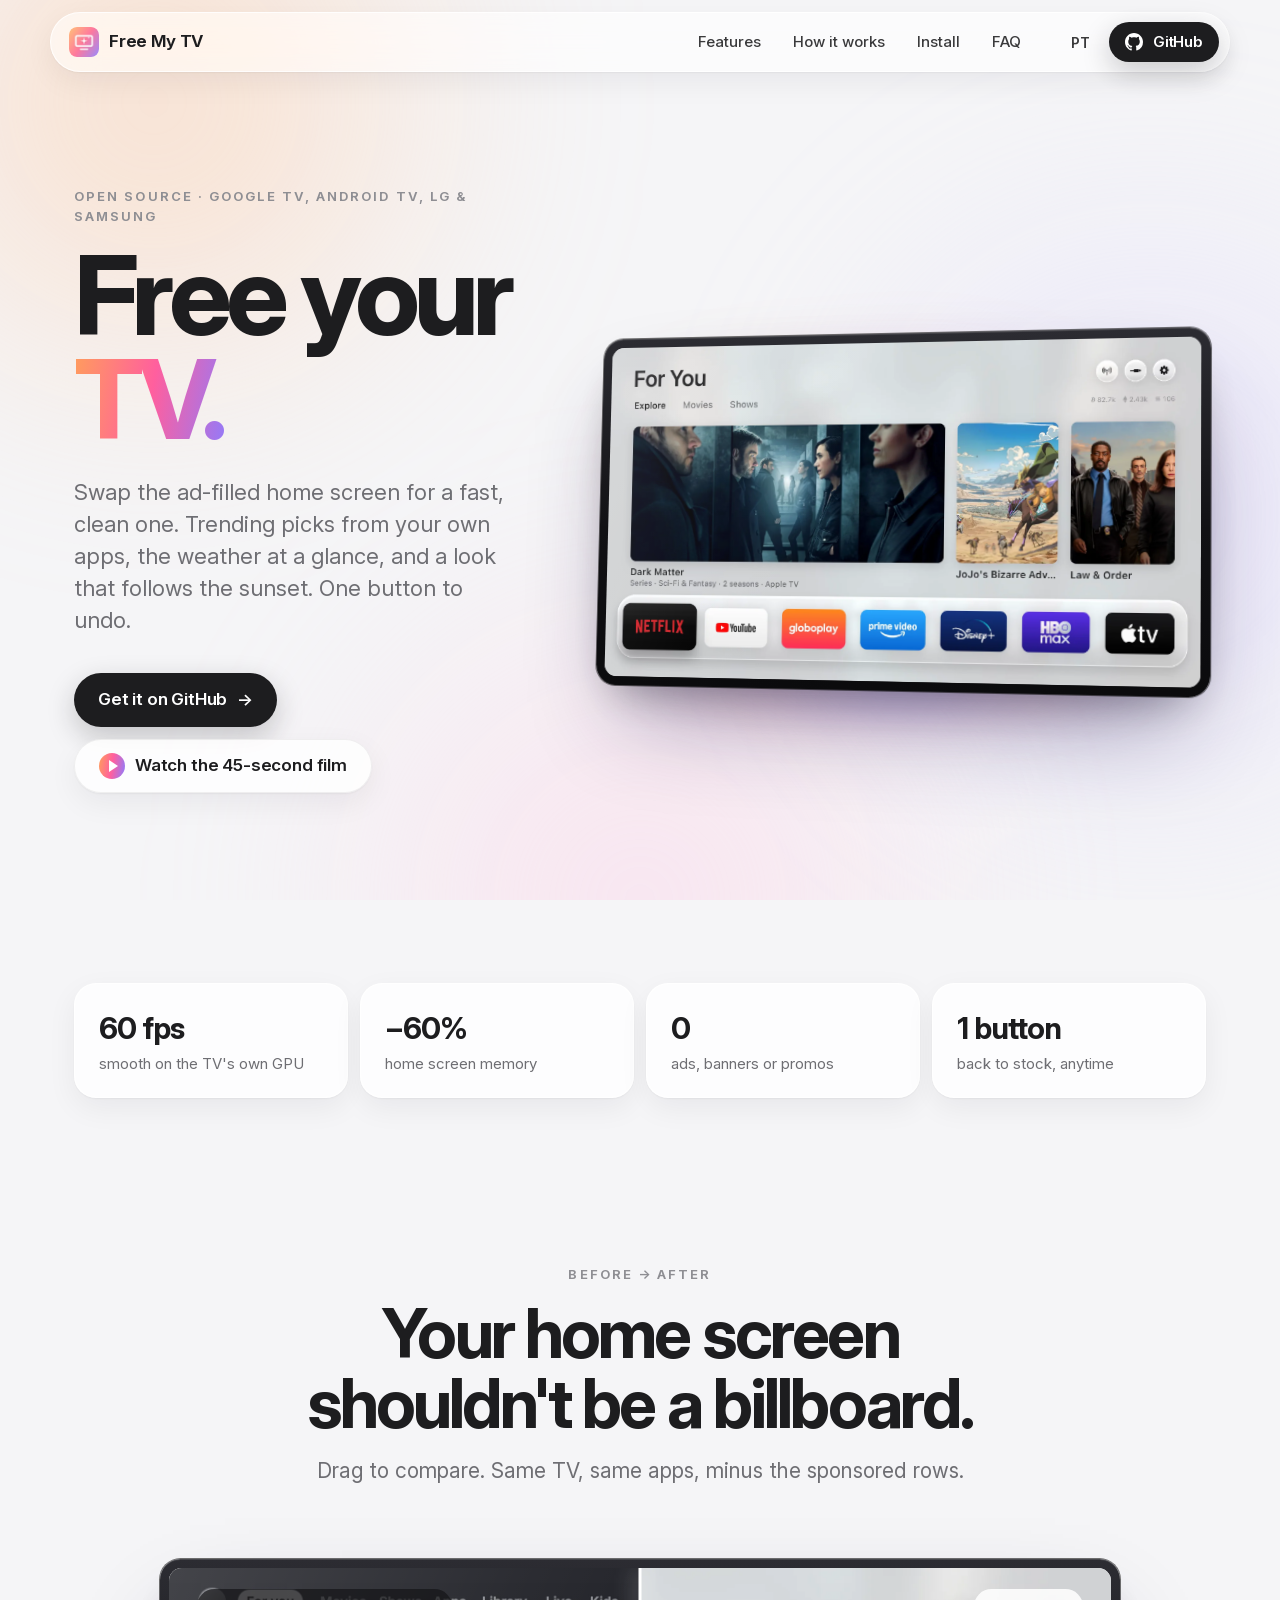
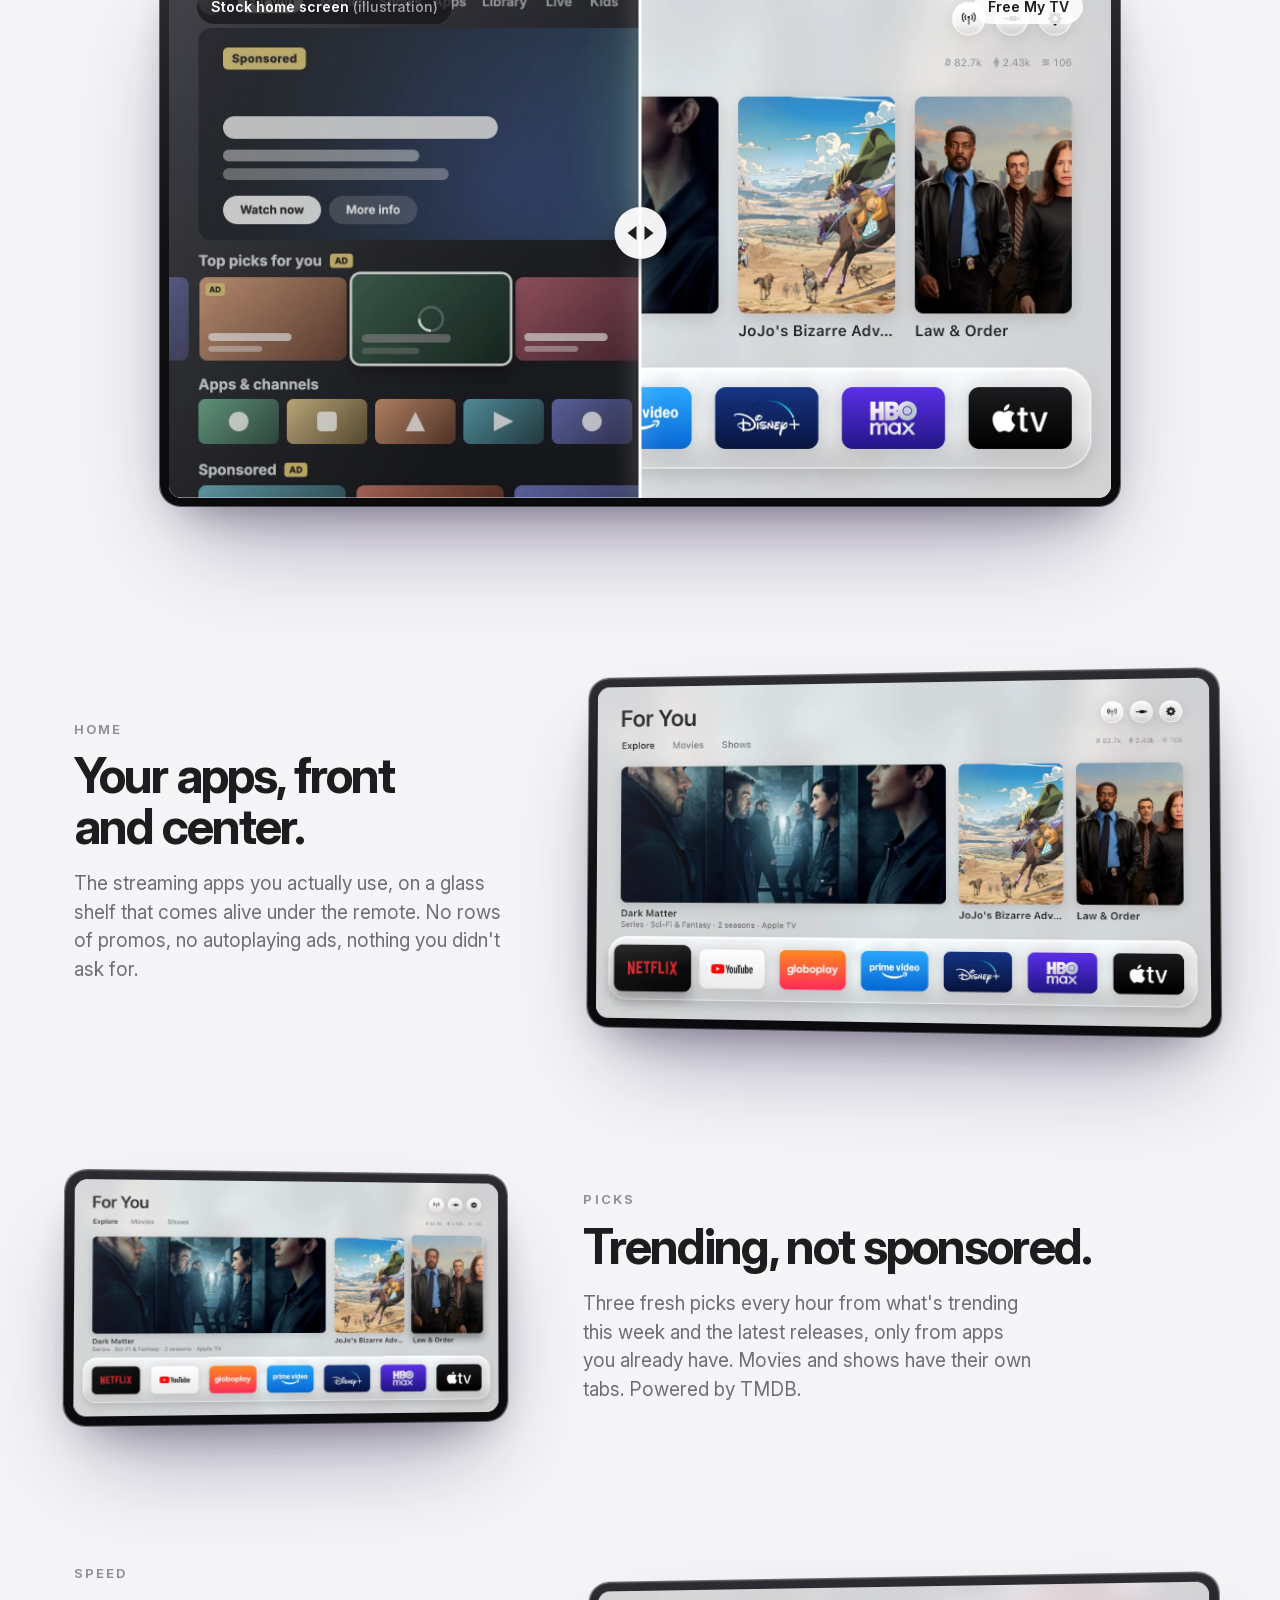
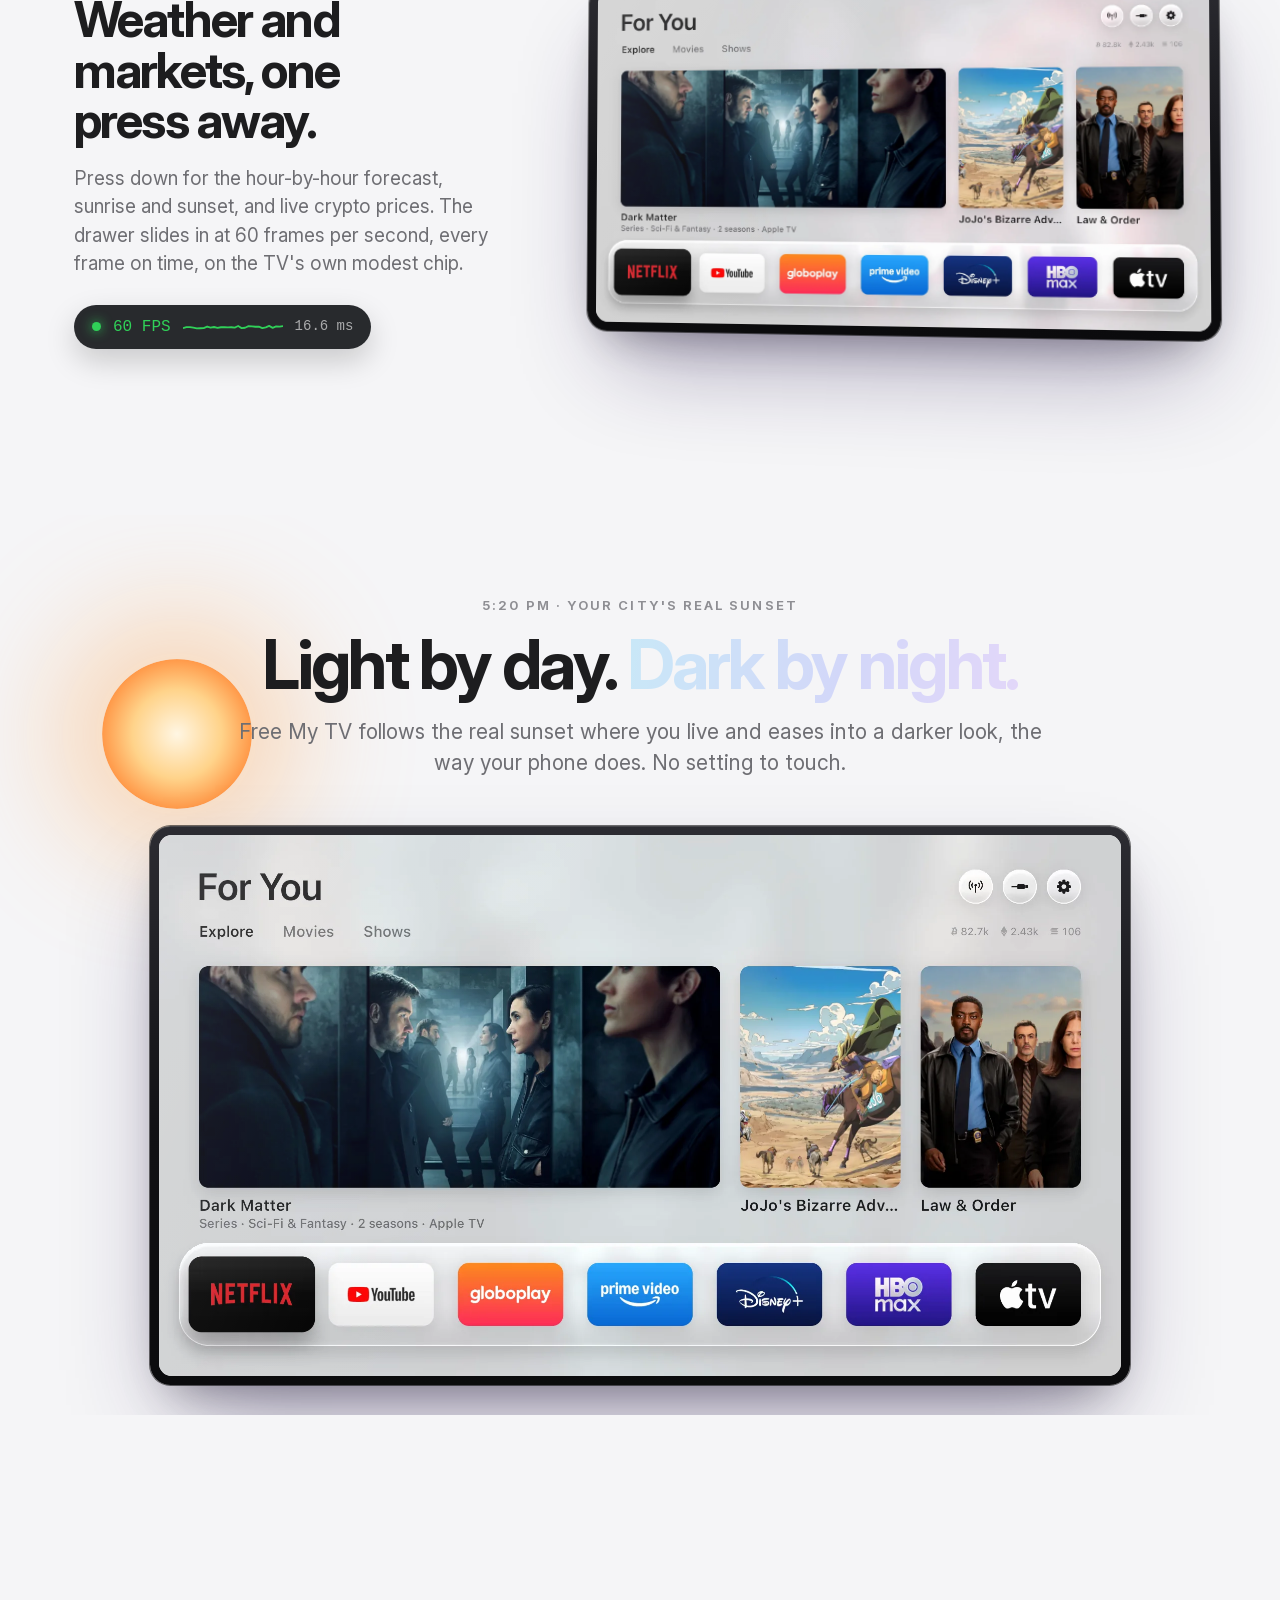
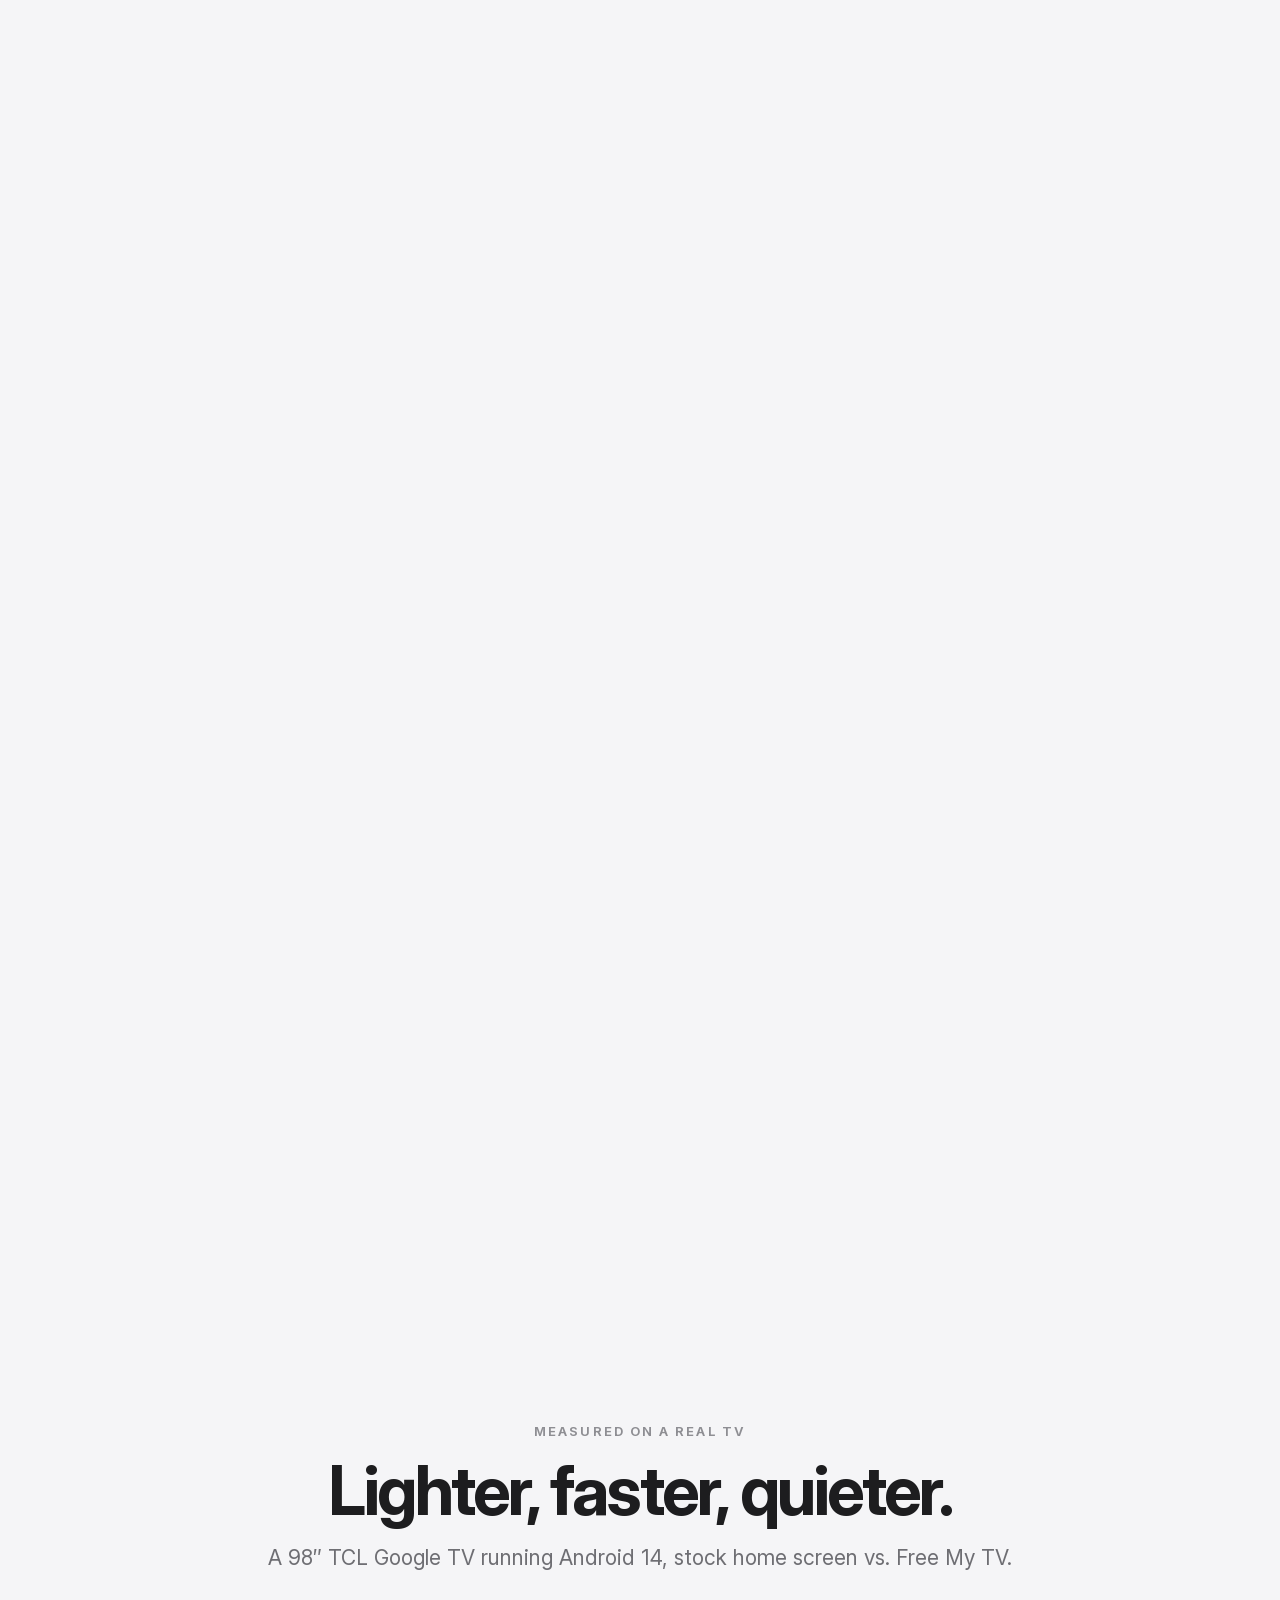
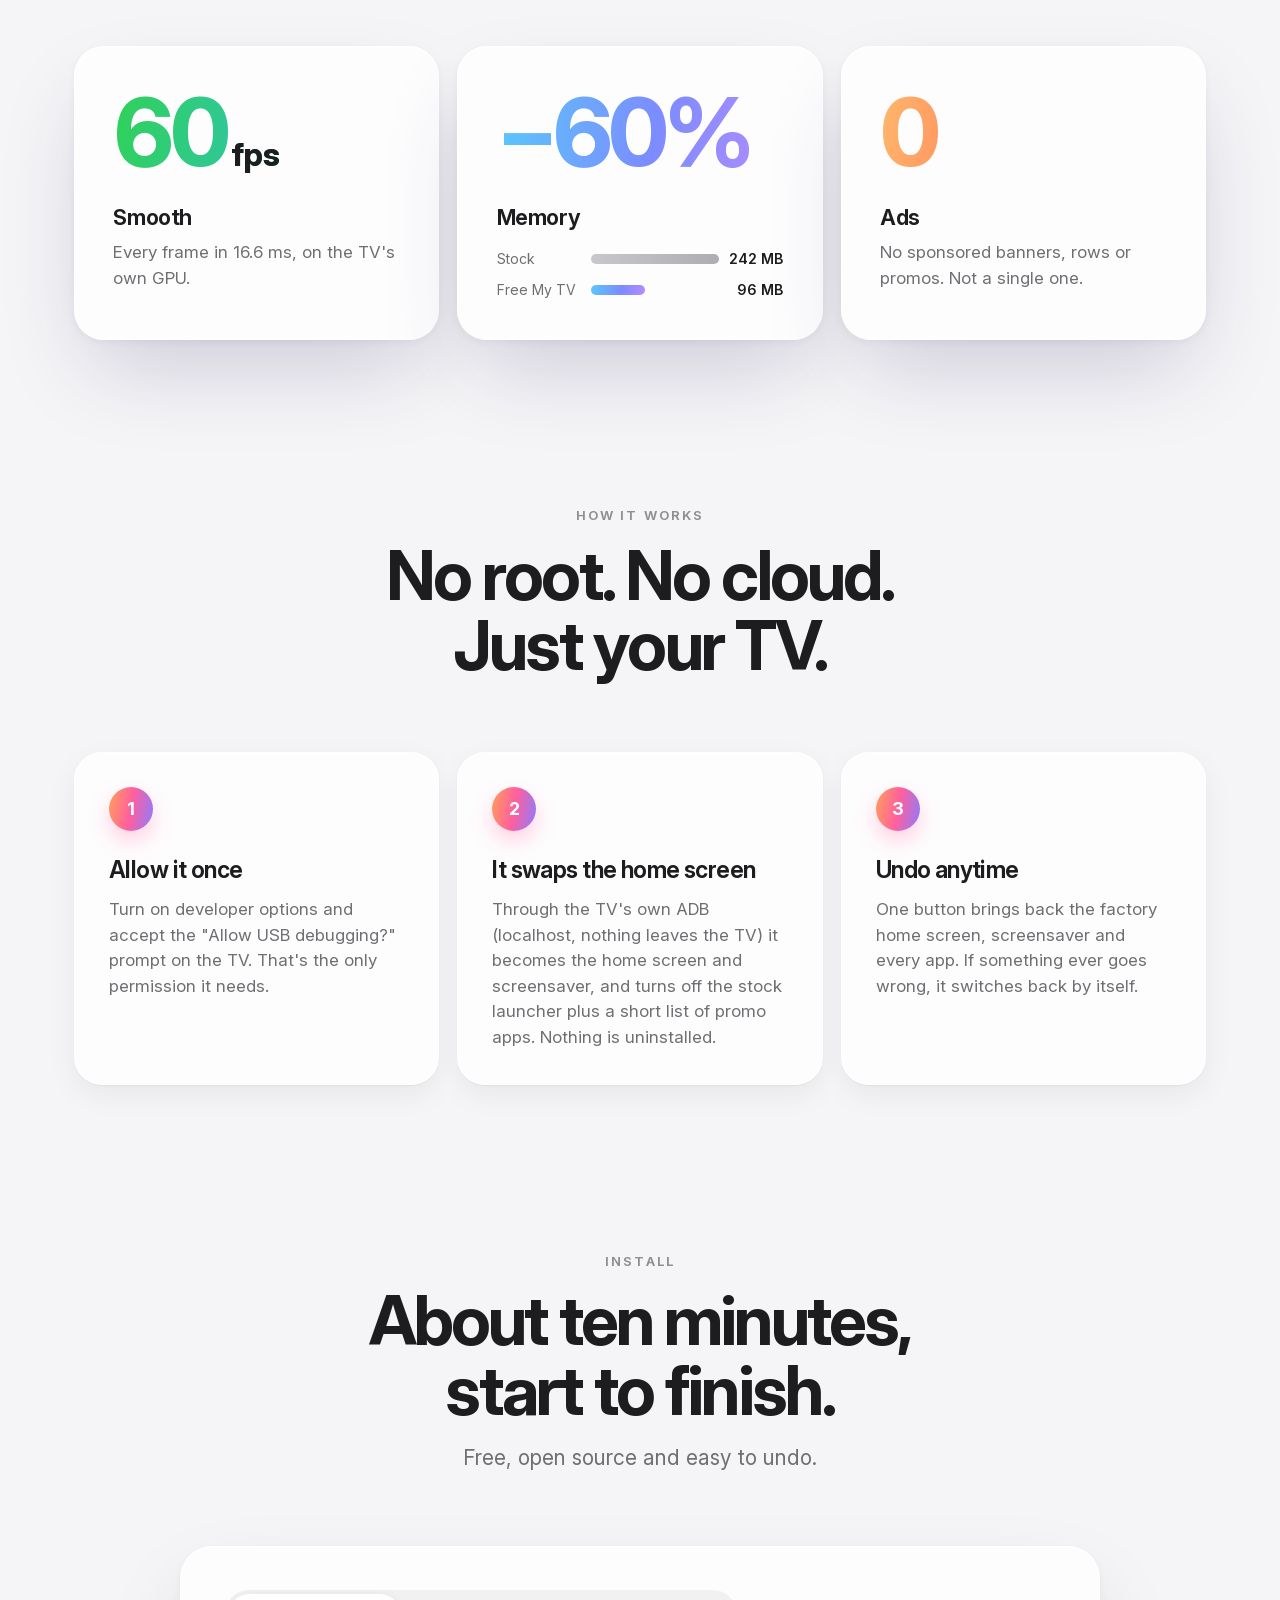
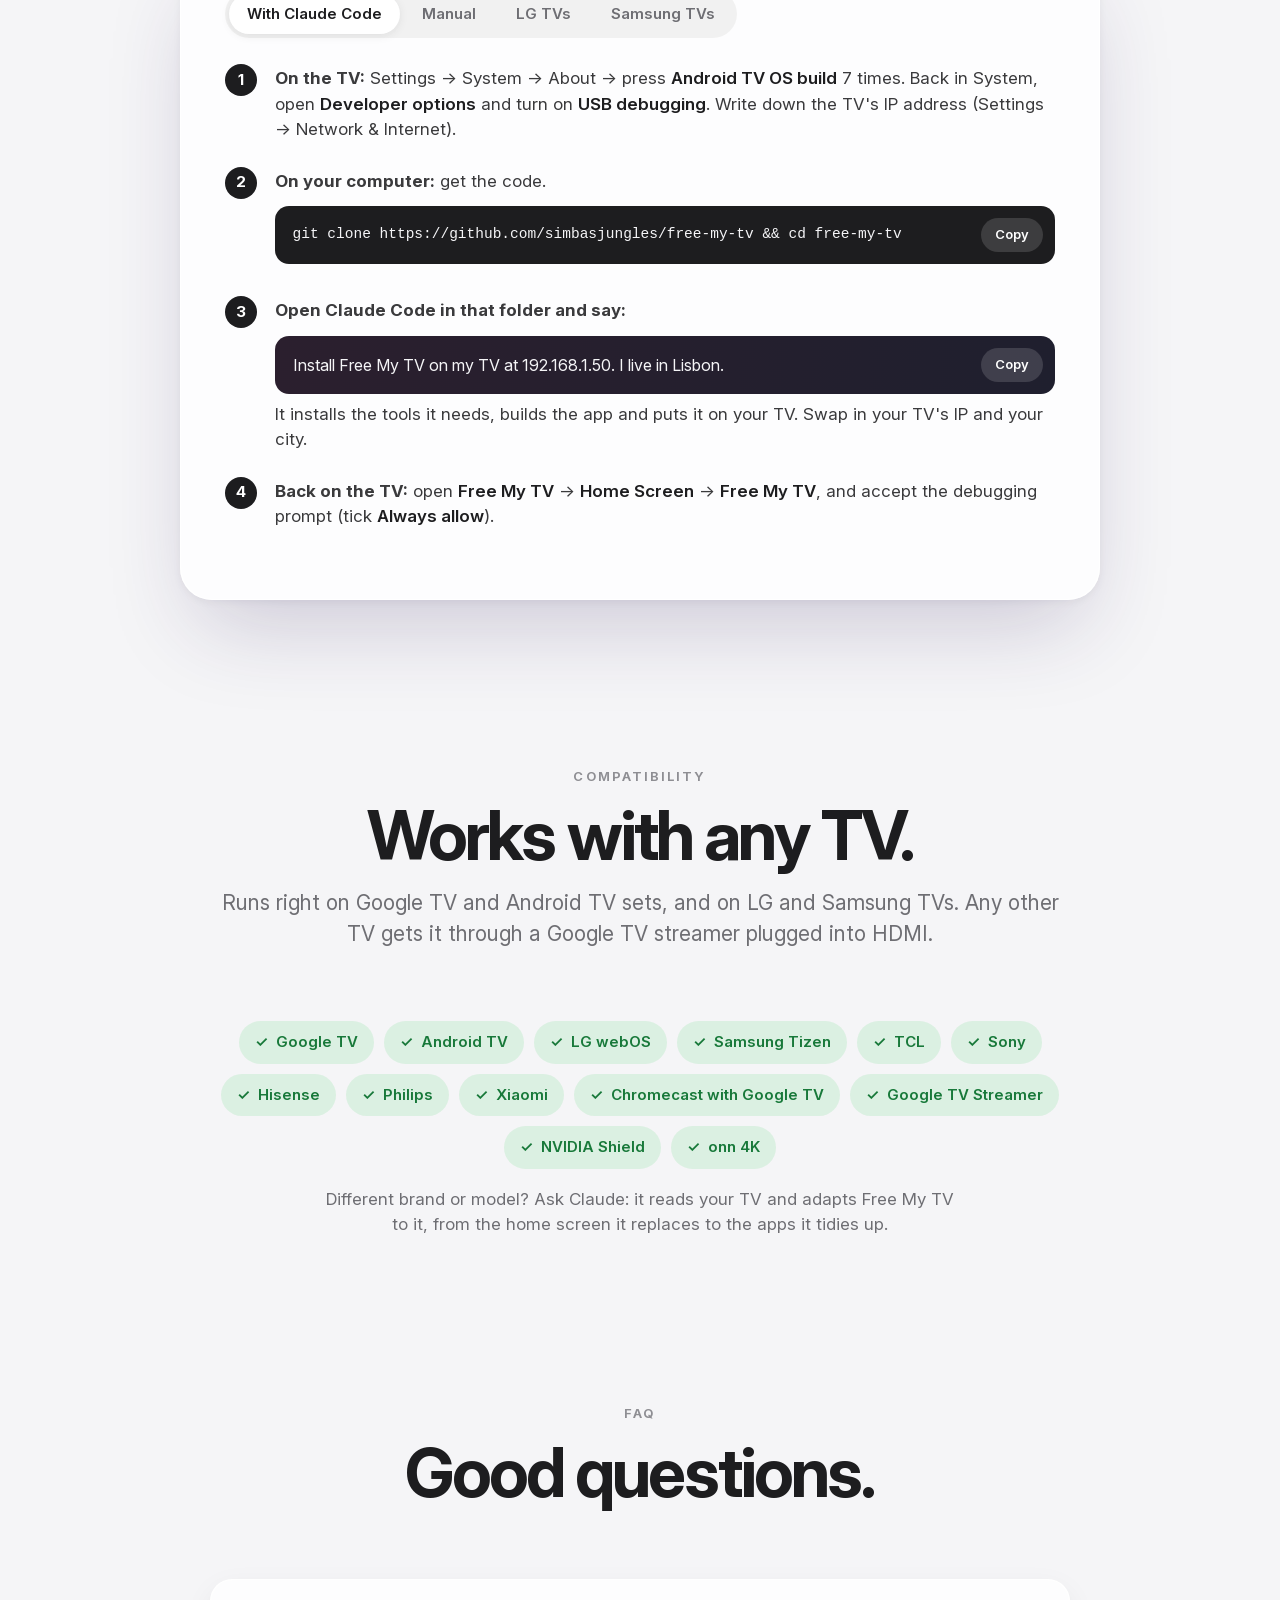
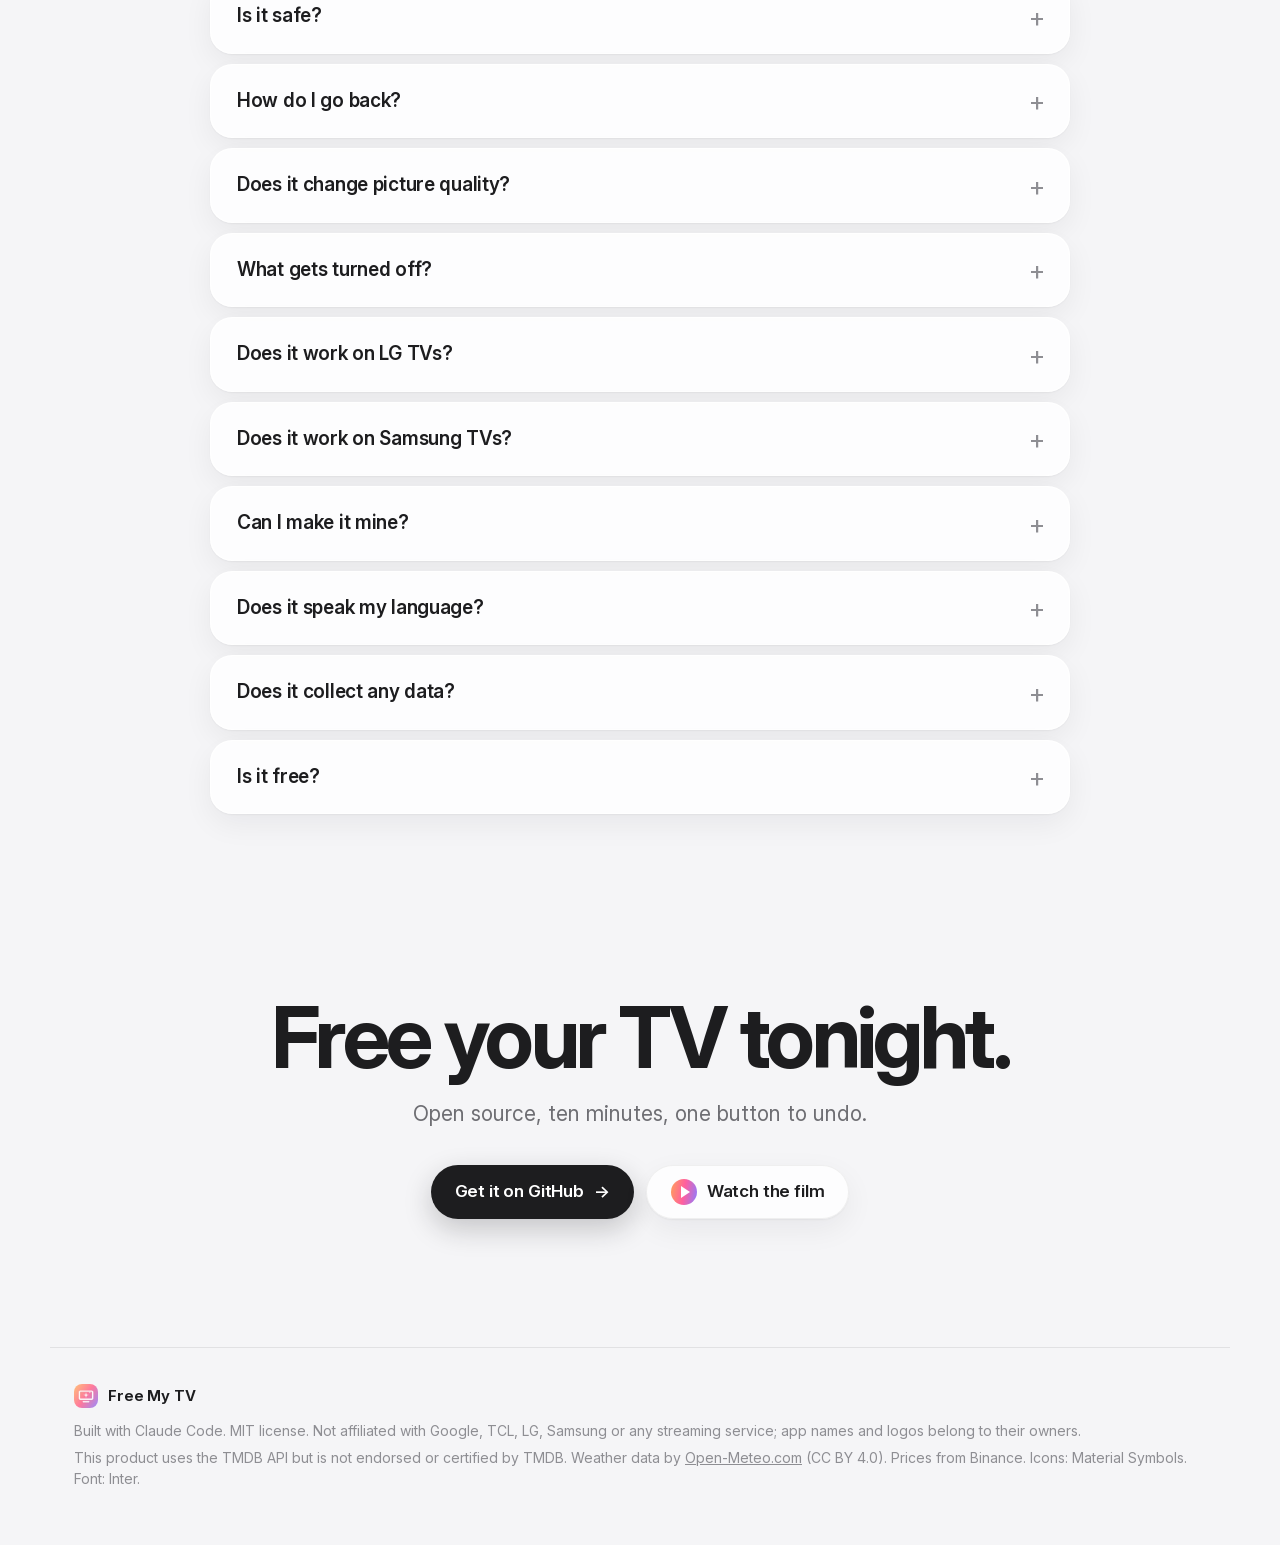
==== commit 1f579327: "Docs: German on Google TV and the city picked on the TV Co-Authored-By: Claude Opus 5.5 <noreply@ant" ====
--- a/docs/index.html
+++ b/docs/index.html
@@ -304,7 +304,7 @@
         <details><summary>Does it work on LG TVs?</summary><p>Yes. On LG it installs through LG's own Developer Mode, with nothing rooted or changed on the TV, and it opens with one press of a number key. Same home screen, same picks, weather and prices. Press EXTEND in the Developer Mode app once a month to keep it.</p></details>
         <details><summary>Does it work on Samsung TVs?</summary><p>Yes, on Samsung TVs from 2017 on. It installs through Samsung's own Developer Mode with TizenBrew Installer, the community's installer, with nothing rooted or changed on the TV. Same home screen, weather and prices, with your city from the TV's time zone. For the trending picks, Claude Code builds it with your free TMDB key.</p></details>
         <details><summary>Can I make it mine?</summary><p>That's the idea. Open the folder in Claude Code and just ask: "add Crunchyroll to the shelf", "show prices in euros", "set it up for my Sony". It changes the code, rebuilds the app and puts it on your TV.</p></details>
-        <details><summary>Does it speak my language?</summary><p>English, Spanish and Portuguese, following the TV's language, or the one you pick in its settings. Want another one? Ask Claude to add it.</p></details>
+        <details><summary>Does it speak my language?</summary><p>English, Spanish and Portuguese, plus German on Google TV, following the TV's language, or the one you pick in its settings. Want another one? Ask Claude to add it.</p></details>
         <details><summary>Does it collect any data?</summary><p>No accounts, no analytics, no tracking. It only talks to TMDB (picks), Open-Meteo (weather, for your city) and Binance (prices).</p></details>
         <details><summary>Is it free?</summary><p>Yes. MIT license, and the TMDB key is free too.</p></details>
       </div>
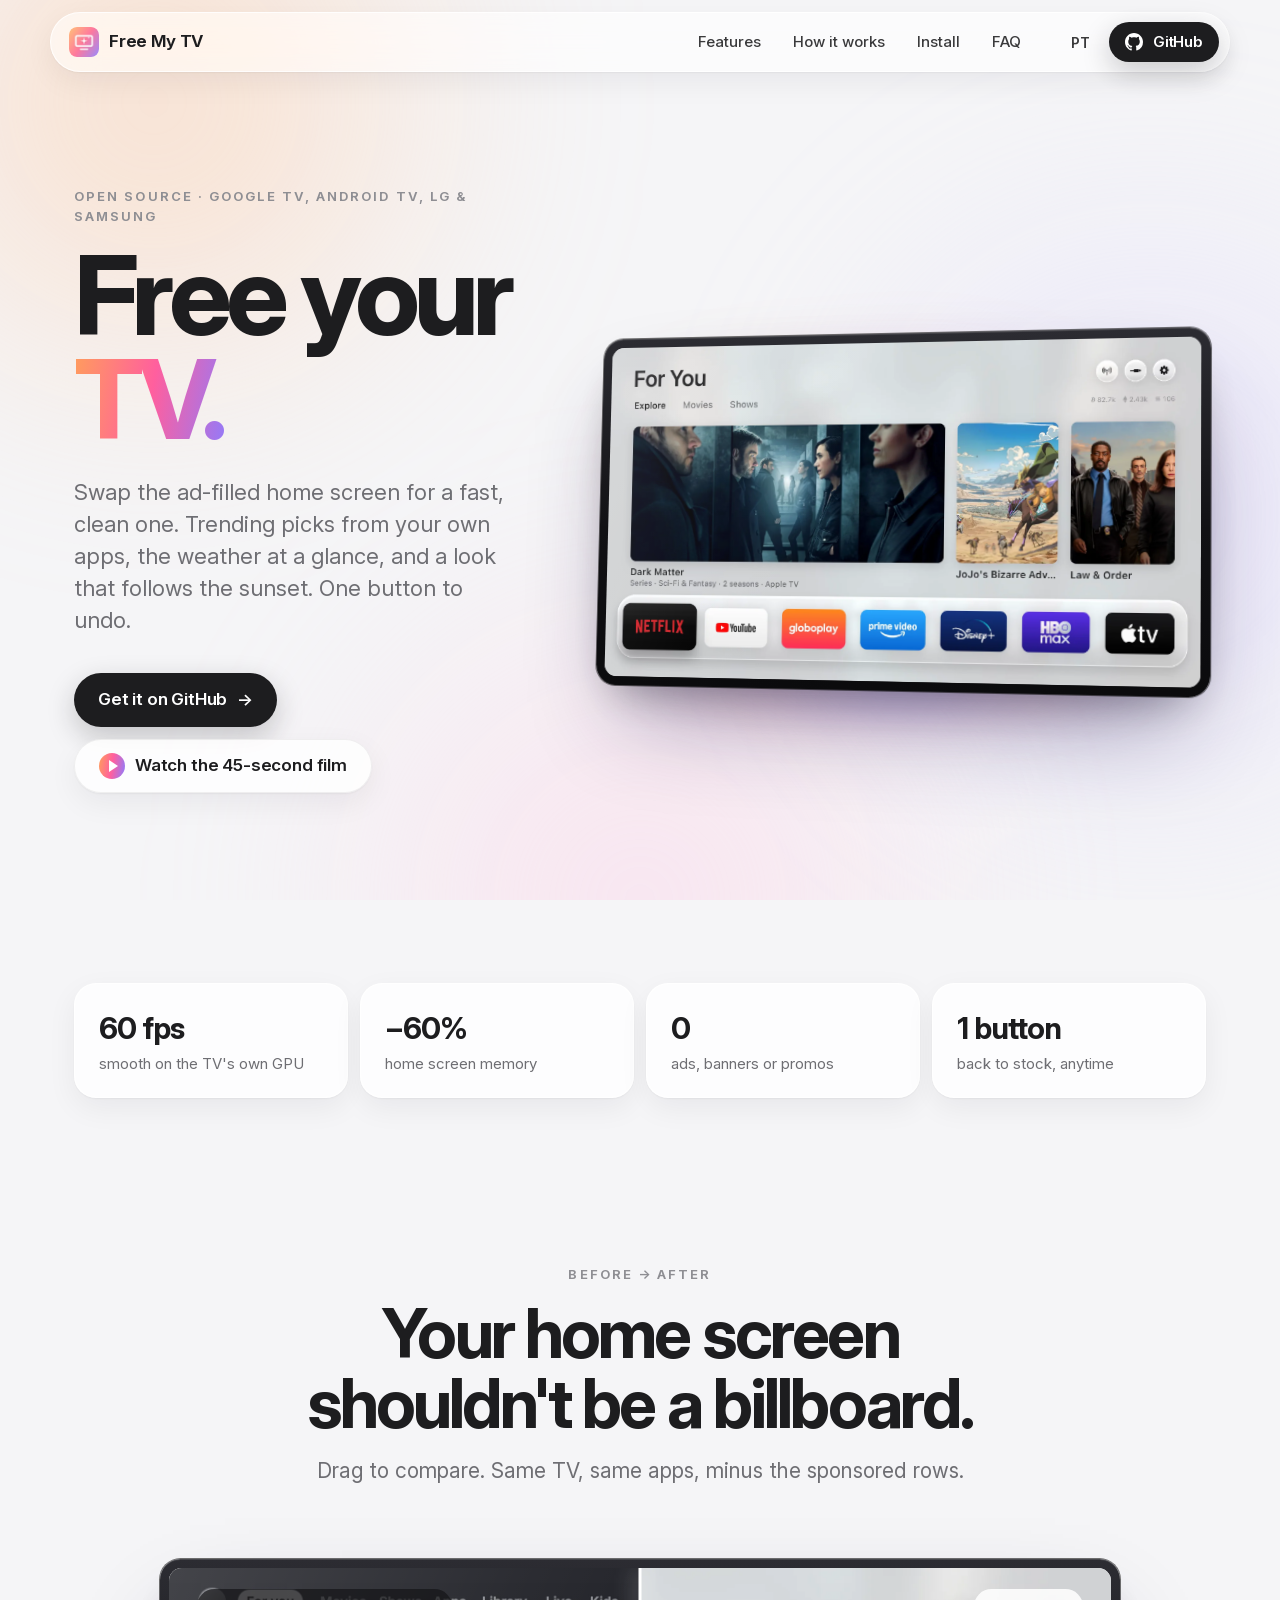
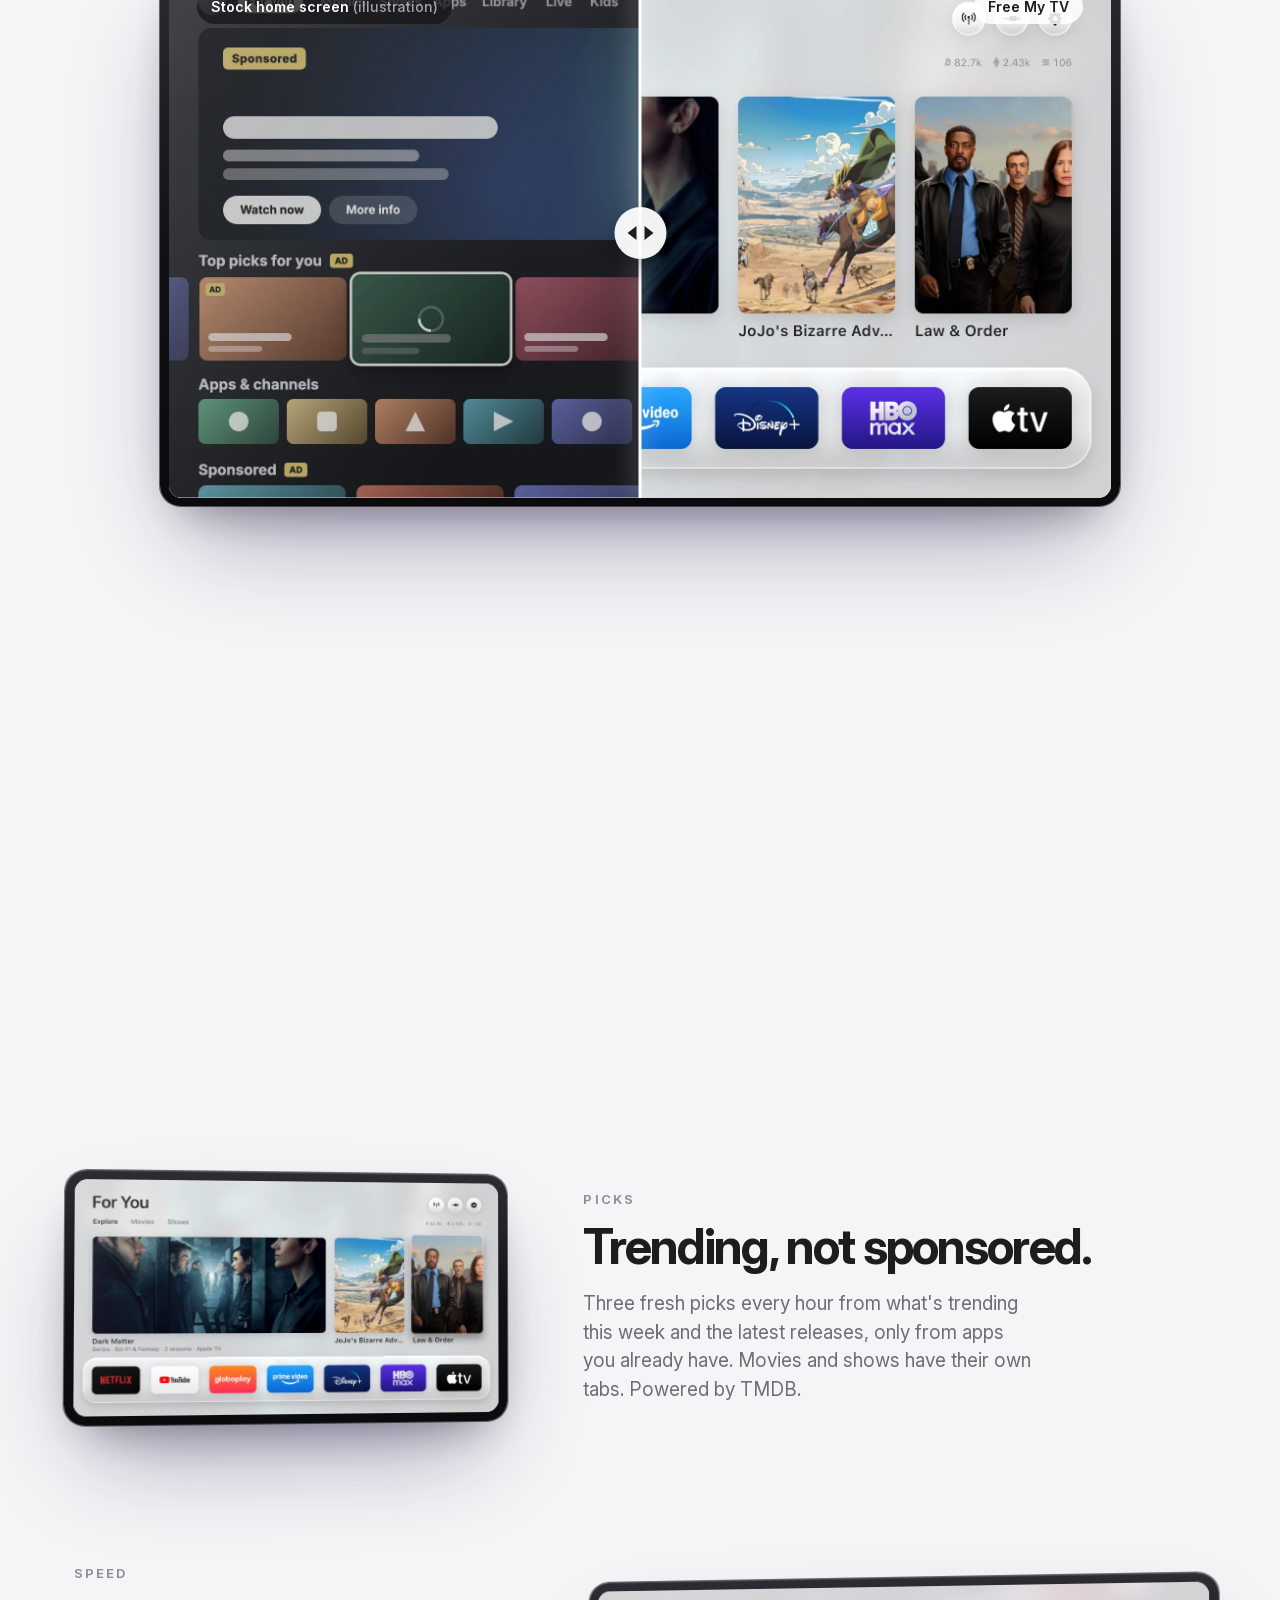
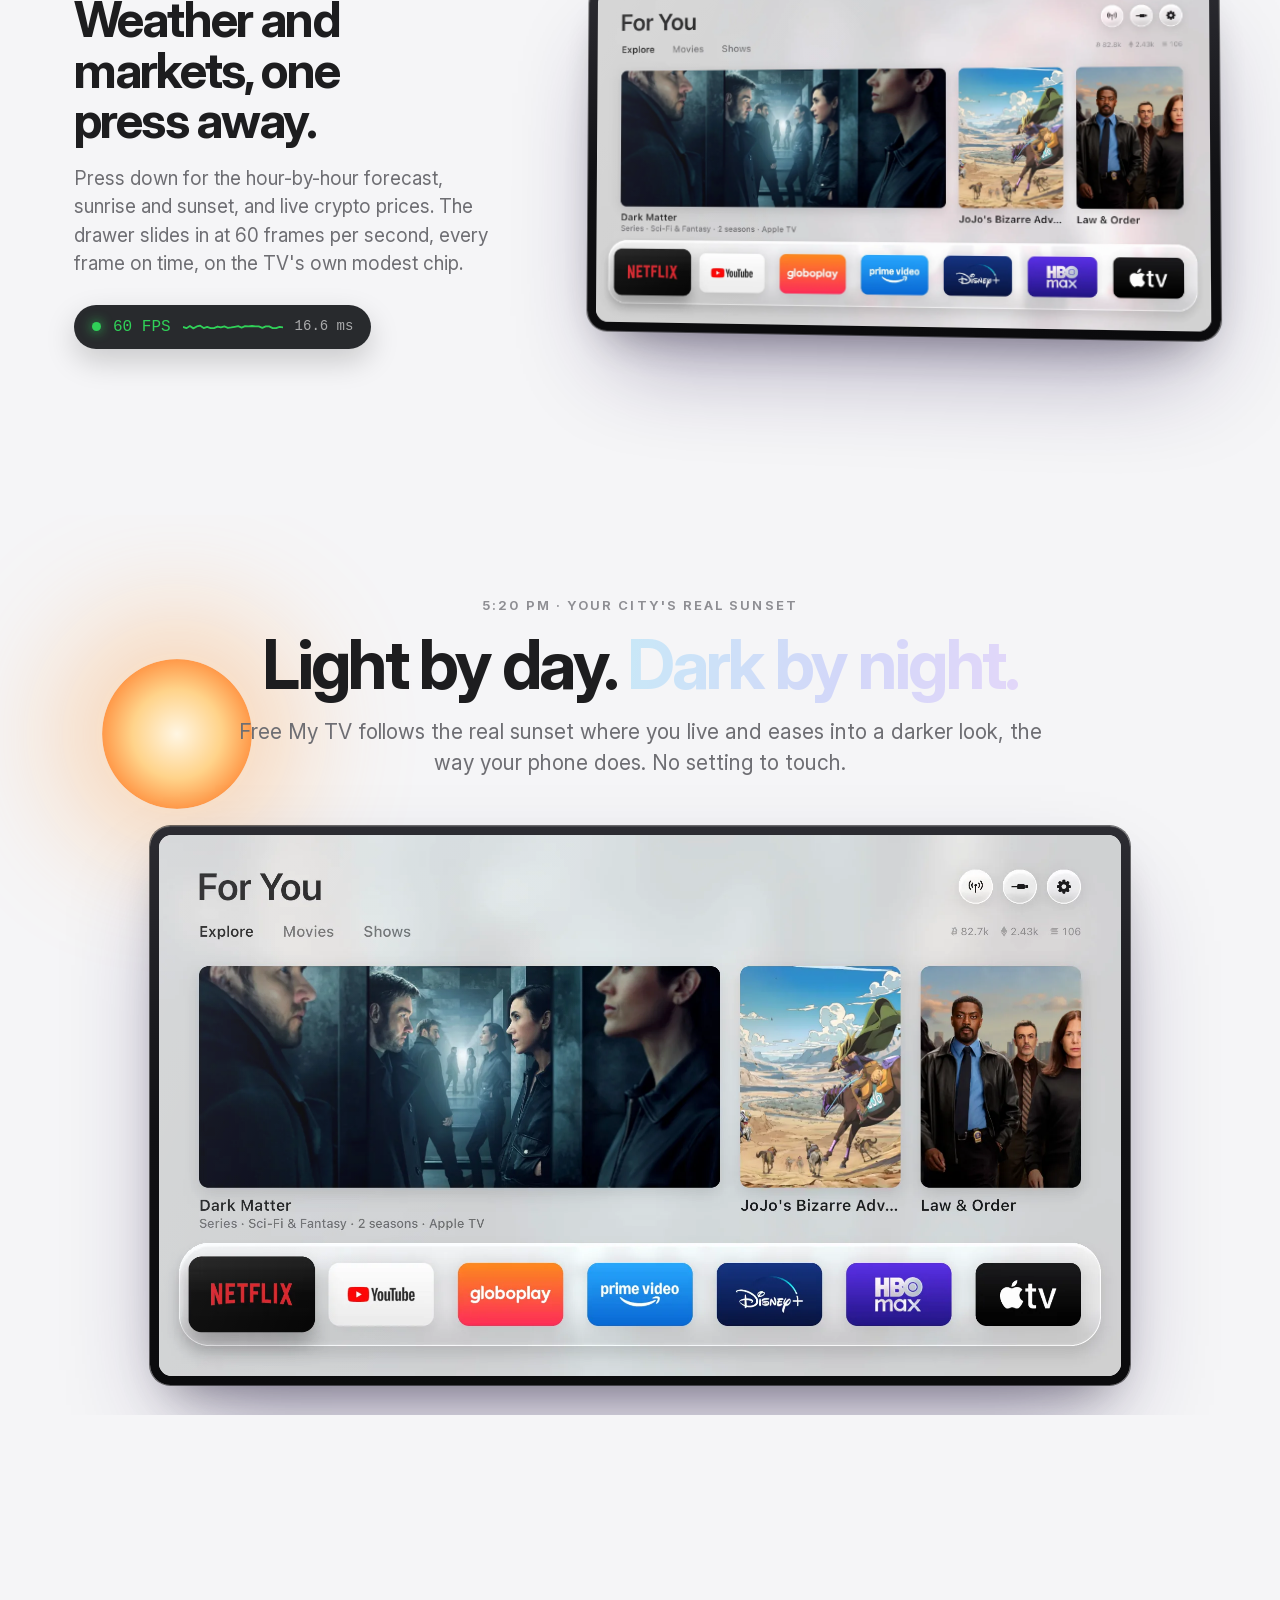
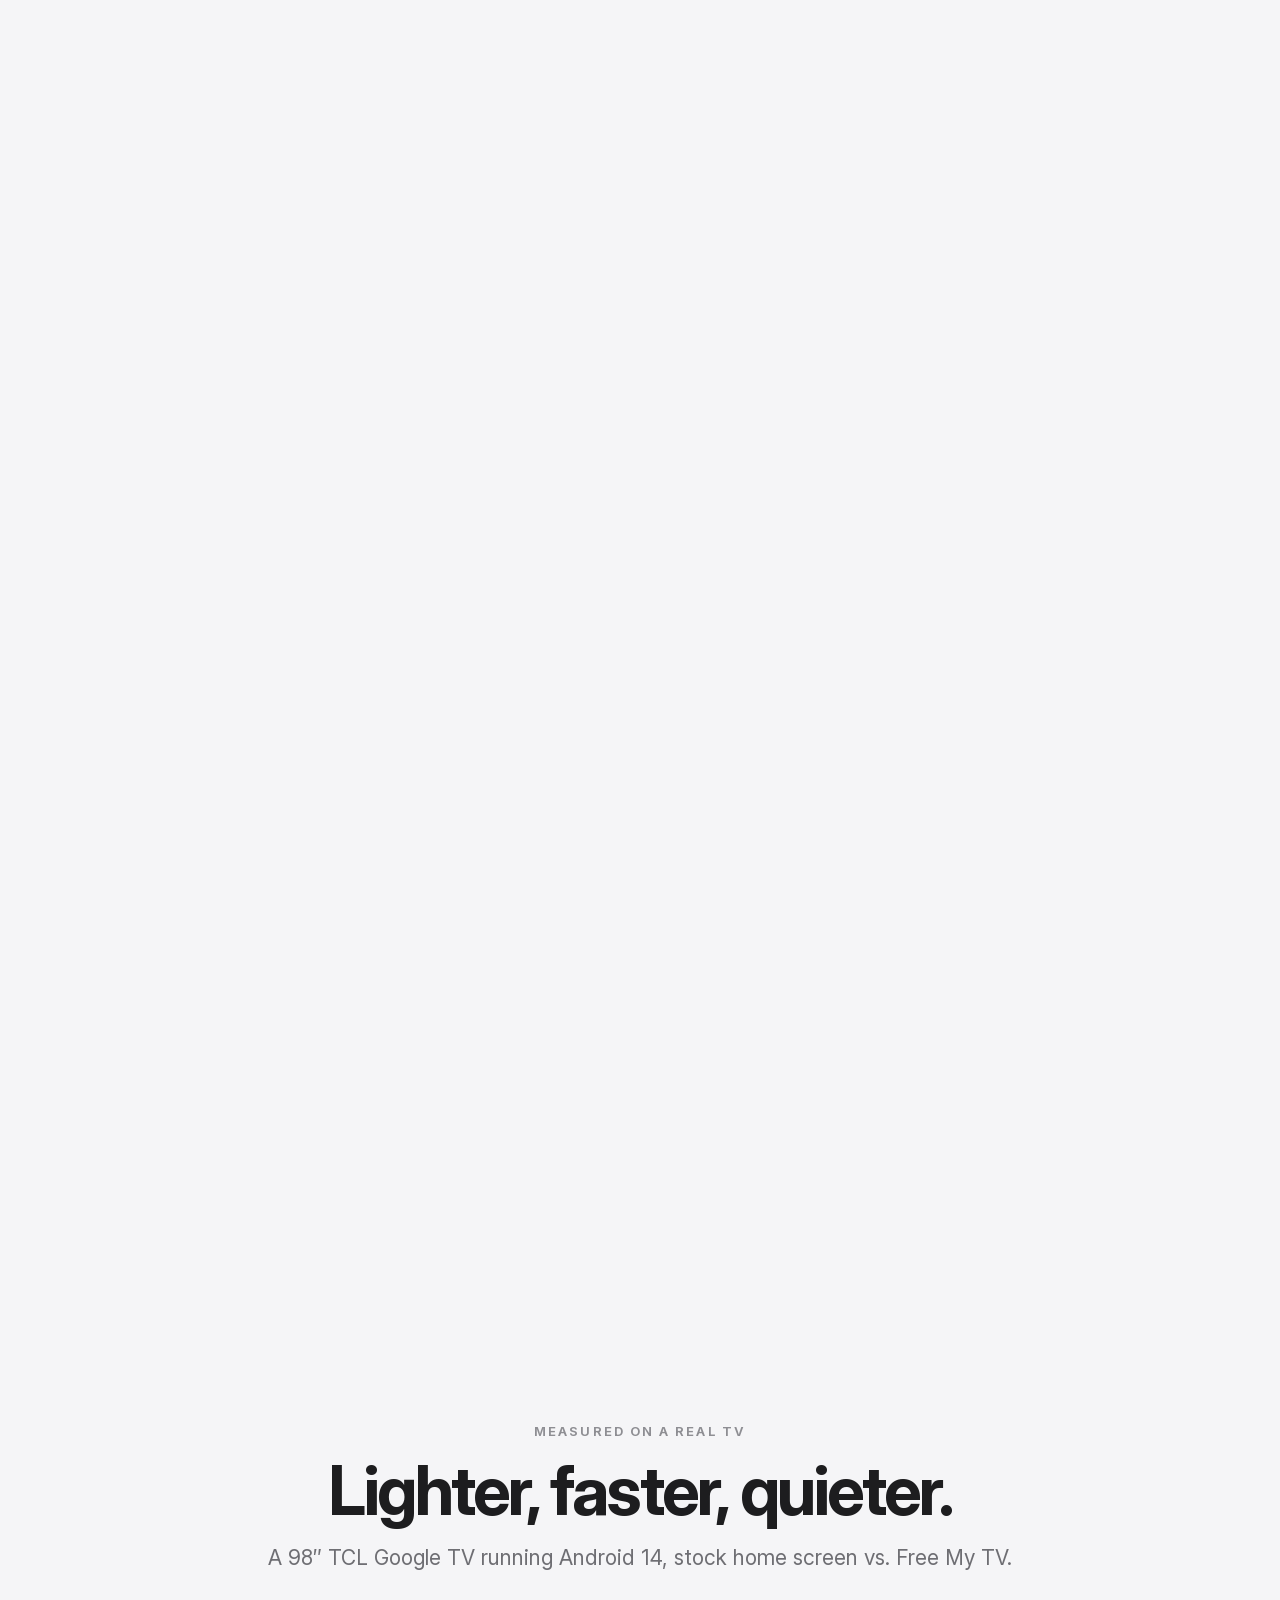
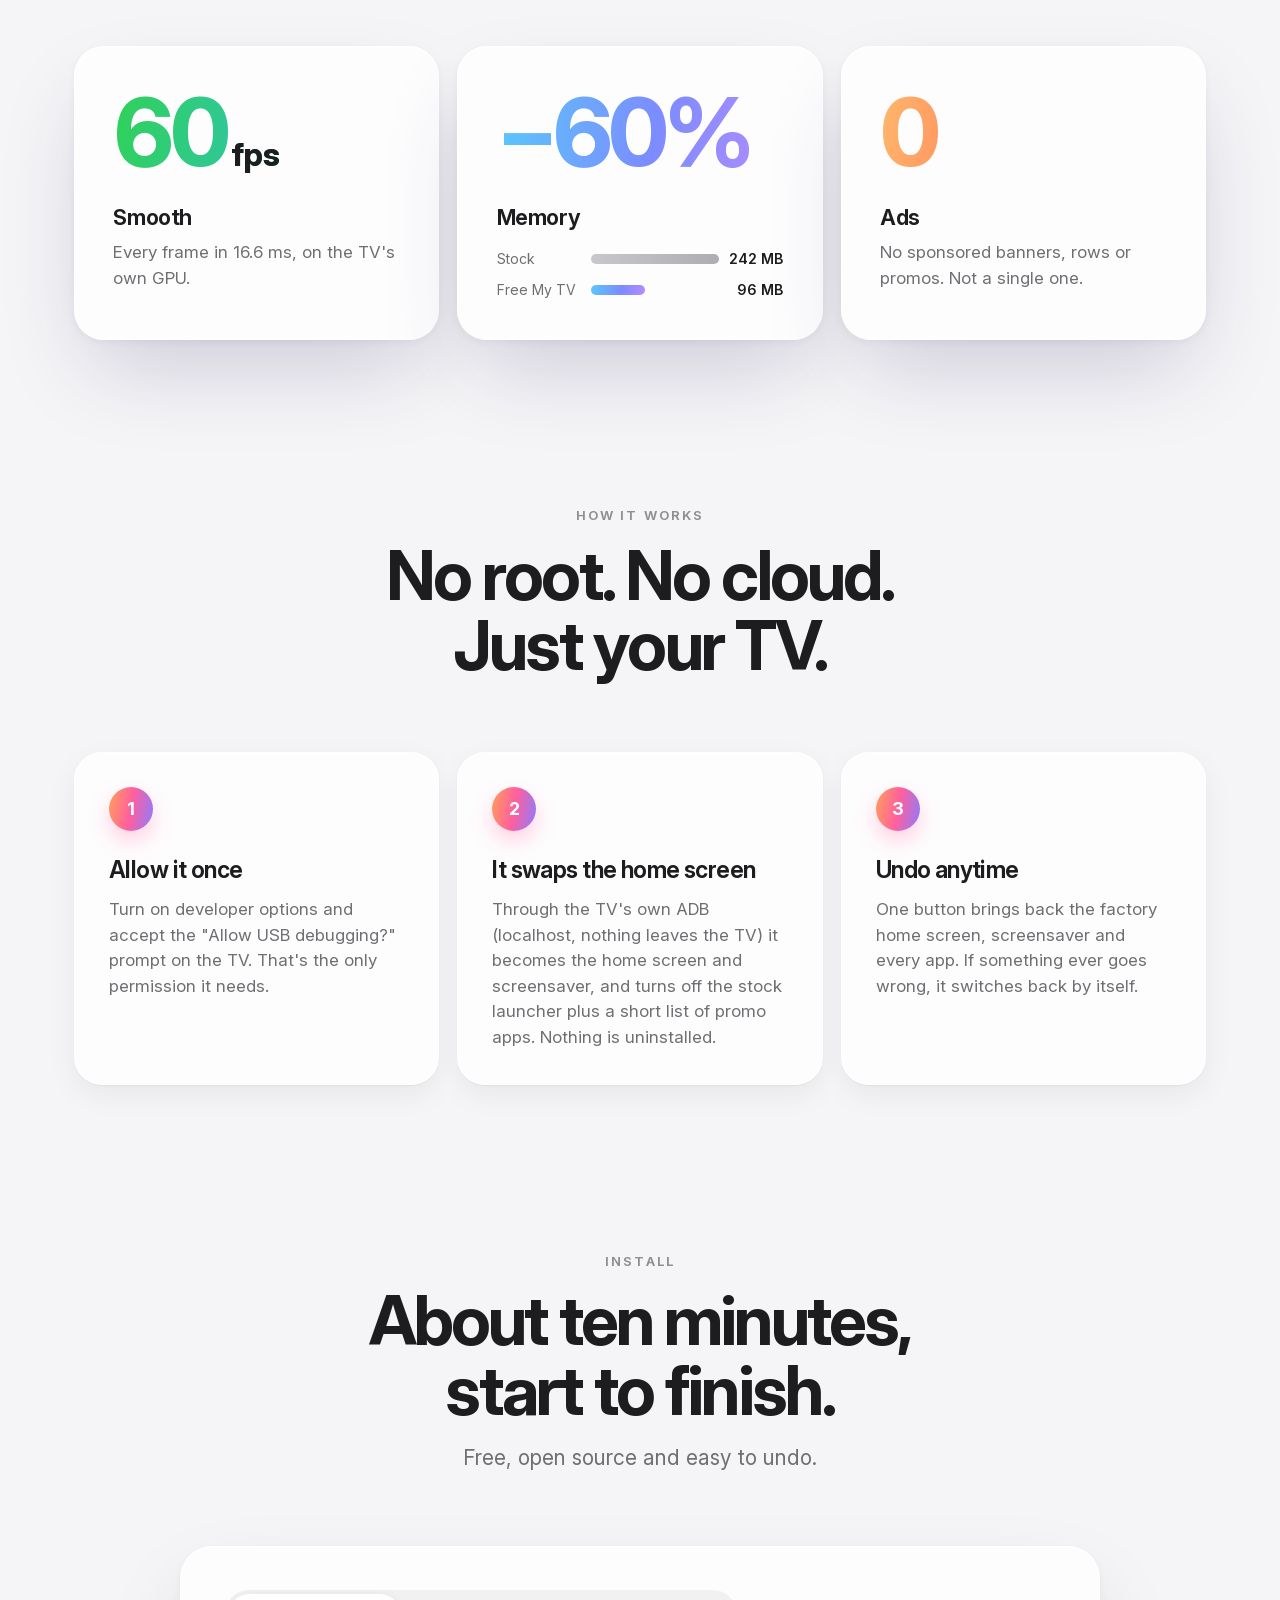
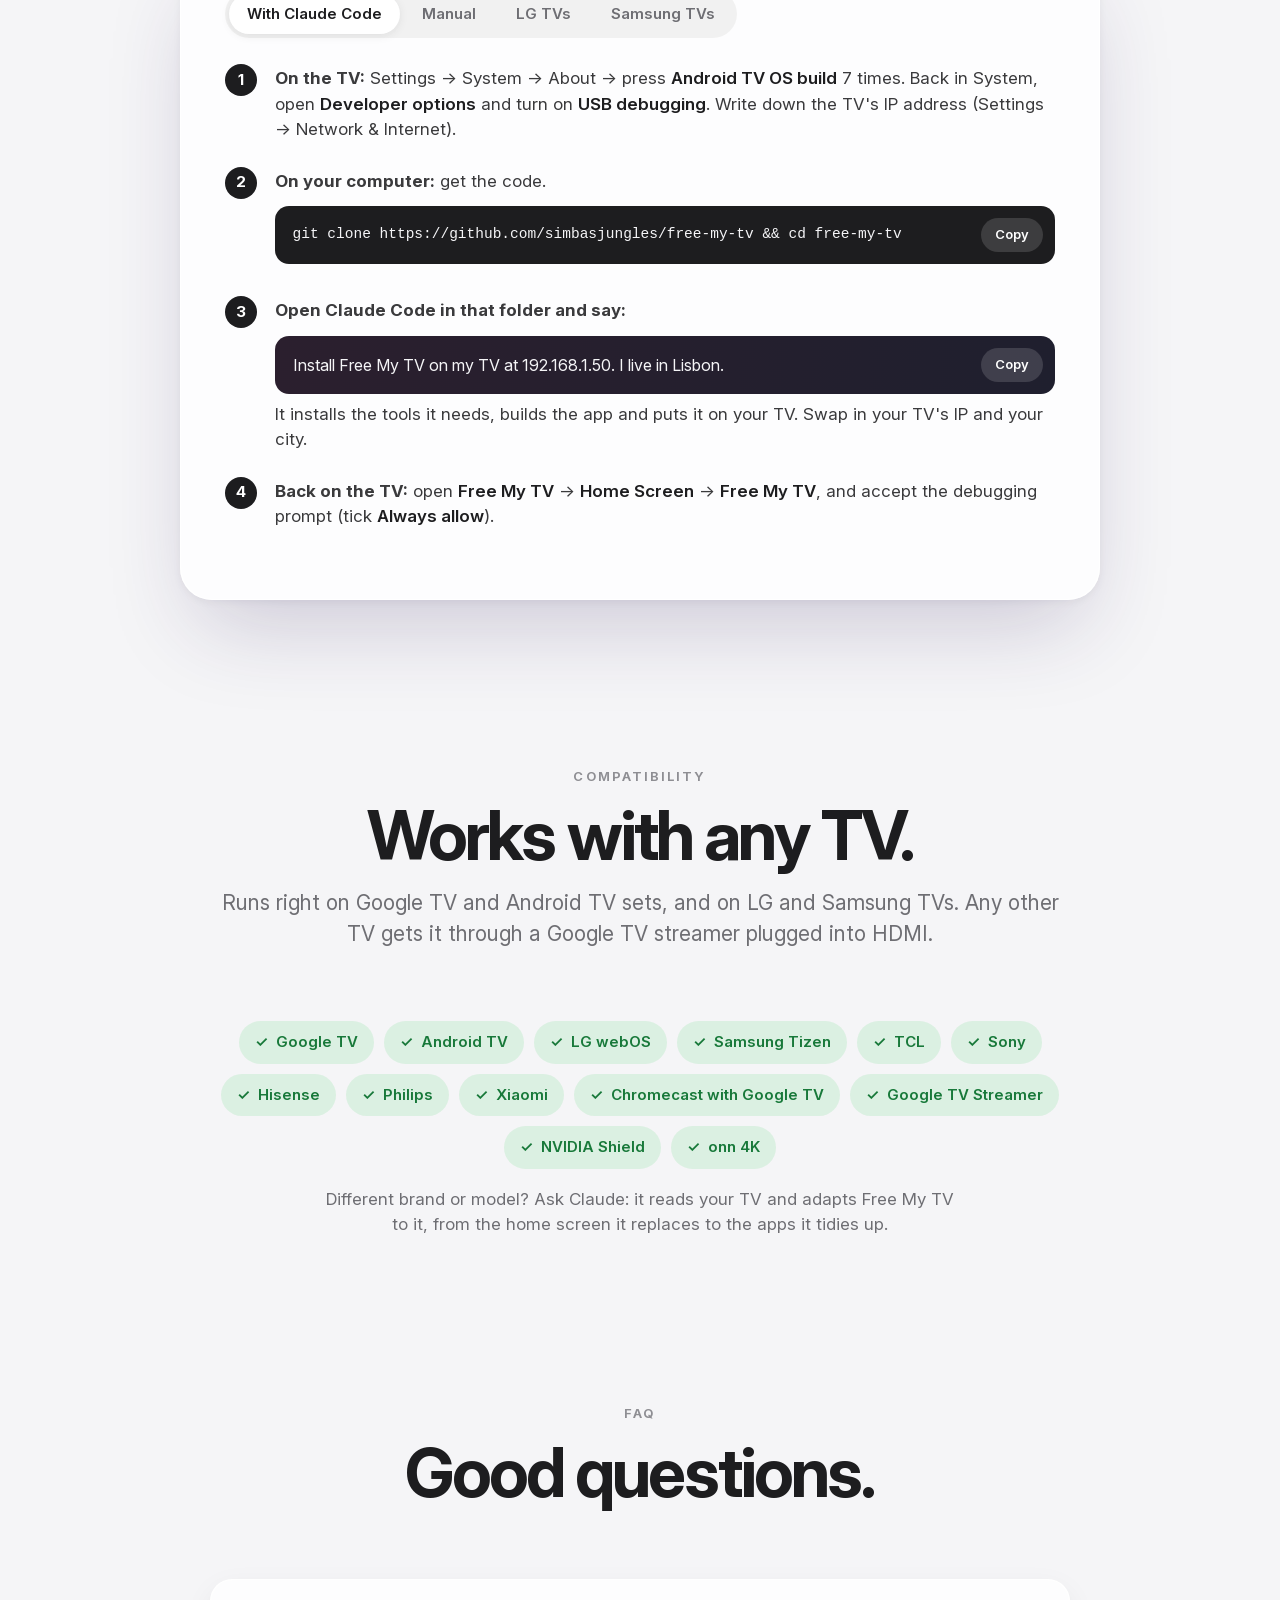
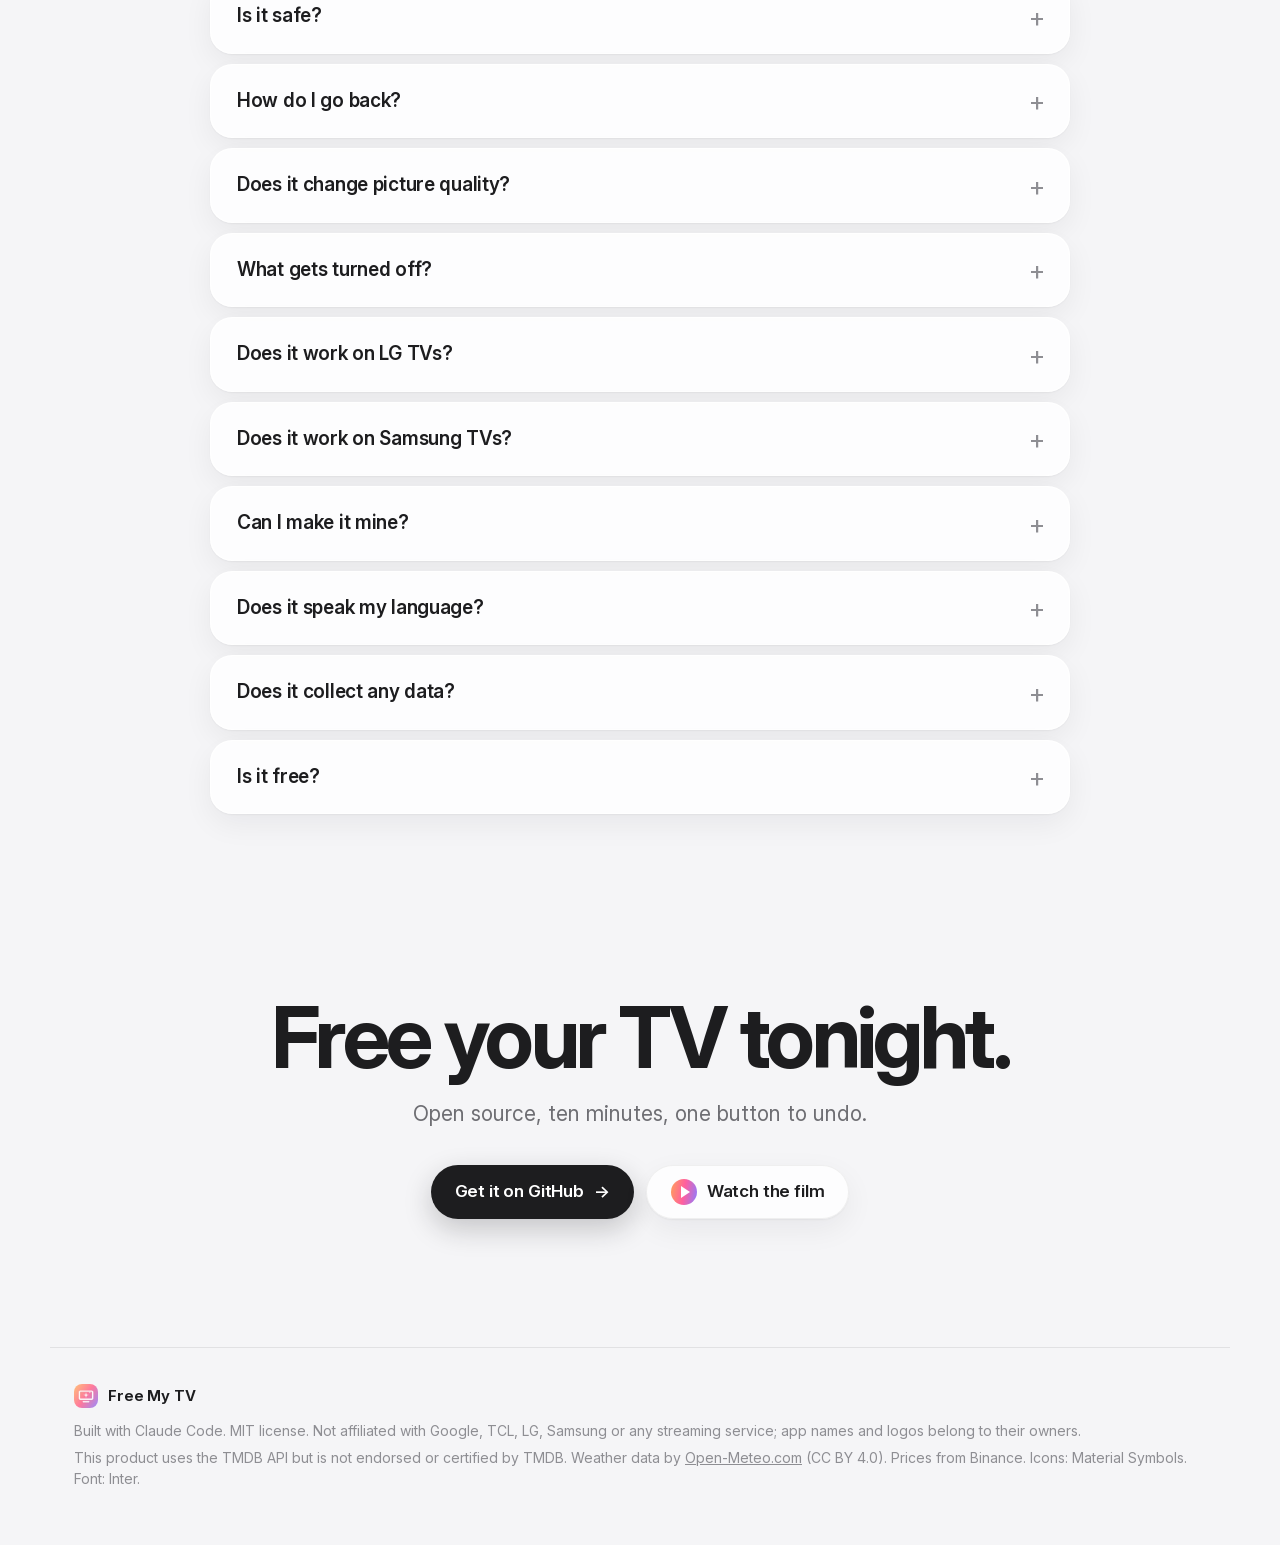
==== commit 913417b4: "Docs: Russian on the site and in CLAUDE.md Co-Authored-By: Claude Opus 5.5 <noreply@anthropic.com>" ====
--- a/docs/index.html
+++ b/docs/index.html
@@ -304,7 +304,7 @@
         <details><summary>Does it work on LG TVs?</summary><p>Yes. On LG it installs through LG's own Developer Mode, with nothing rooted or changed on the TV, and it opens with one press of a number key. Same home screen, same picks, weather and prices. Press EXTEND in the Developer Mode app once a month to keep it.</p></details>
         <details><summary>Does it work on Samsung TVs?</summary><p>Yes, on Samsung TVs from 2017 on. It installs through Samsung's own Developer Mode with TizenBrew Installer, the community's installer, with nothing rooted or changed on the TV. Same home screen, weather and prices, with your city from the TV's time zone. For the trending picks, Claude Code builds it with your free TMDB key.</p></details>
         <details><summary>Can I make it mine?</summary><p>That's the idea. Open the folder in Claude Code and just ask: "add Crunchyroll to the shelf", "show prices in euros", "set it up for my Sony". It changes the code, rebuilds the app and puts it on your TV.</p></details>
-        <details><summary>Does it speak my language?</summary><p>English, Spanish and Portuguese, plus German on Google TV, following the TV's language, or the one you pick in its settings. Want another one? Ask Claude to add it.</p></details>
+        <details><summary>Does it speak my language?</summary><p>English, Spanish, Portuguese and Russian, plus German on Google TV, following the TV's language, or the one you pick in its settings. Want another one? Ask Claude to add it.</p></details>
         <details><summary>Does it collect any data?</summary><p>No accounts, no analytics, no tracking. It only talks to TMDB (picks), Open-Meteo (weather, for your city) and Binance (prices).</p></details>
         <details><summary>Is it free?</summary><p>Yes. MIT license, and the TMDB key is free too.</p></details>
       </div>
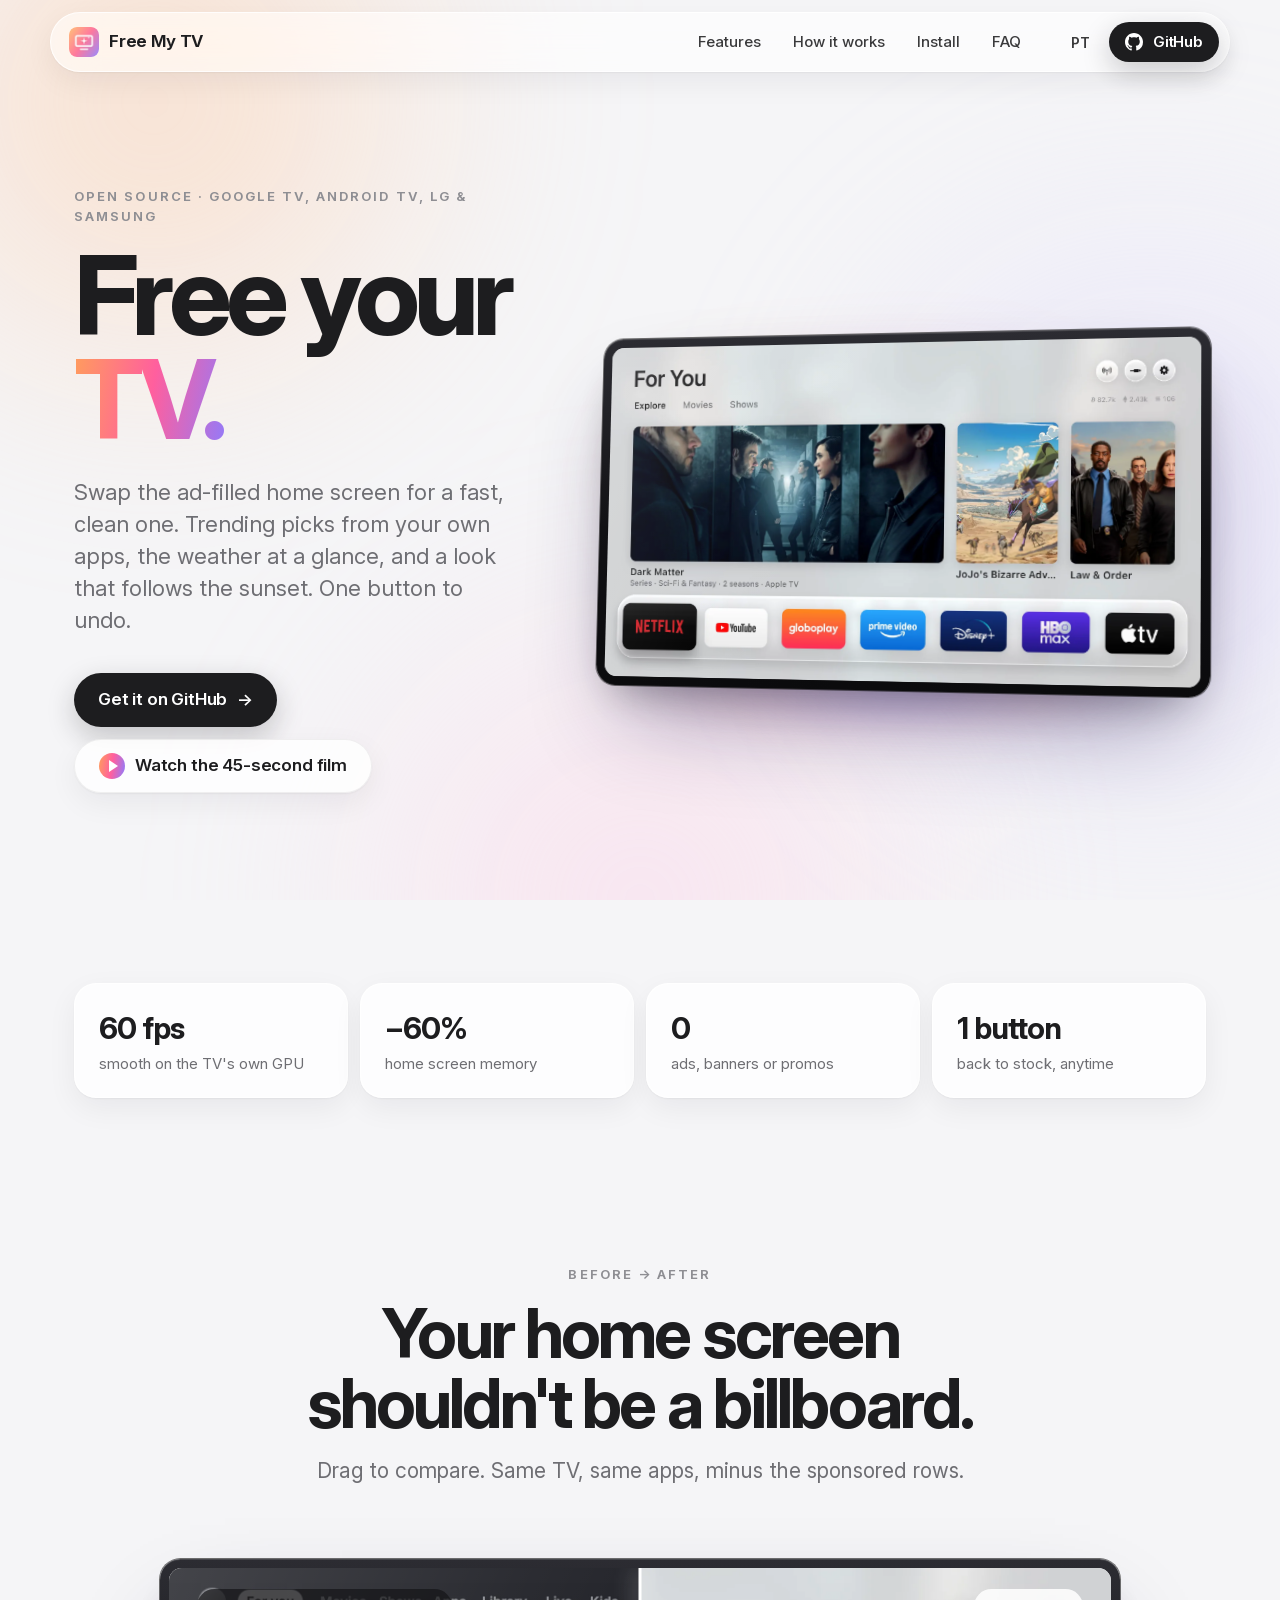
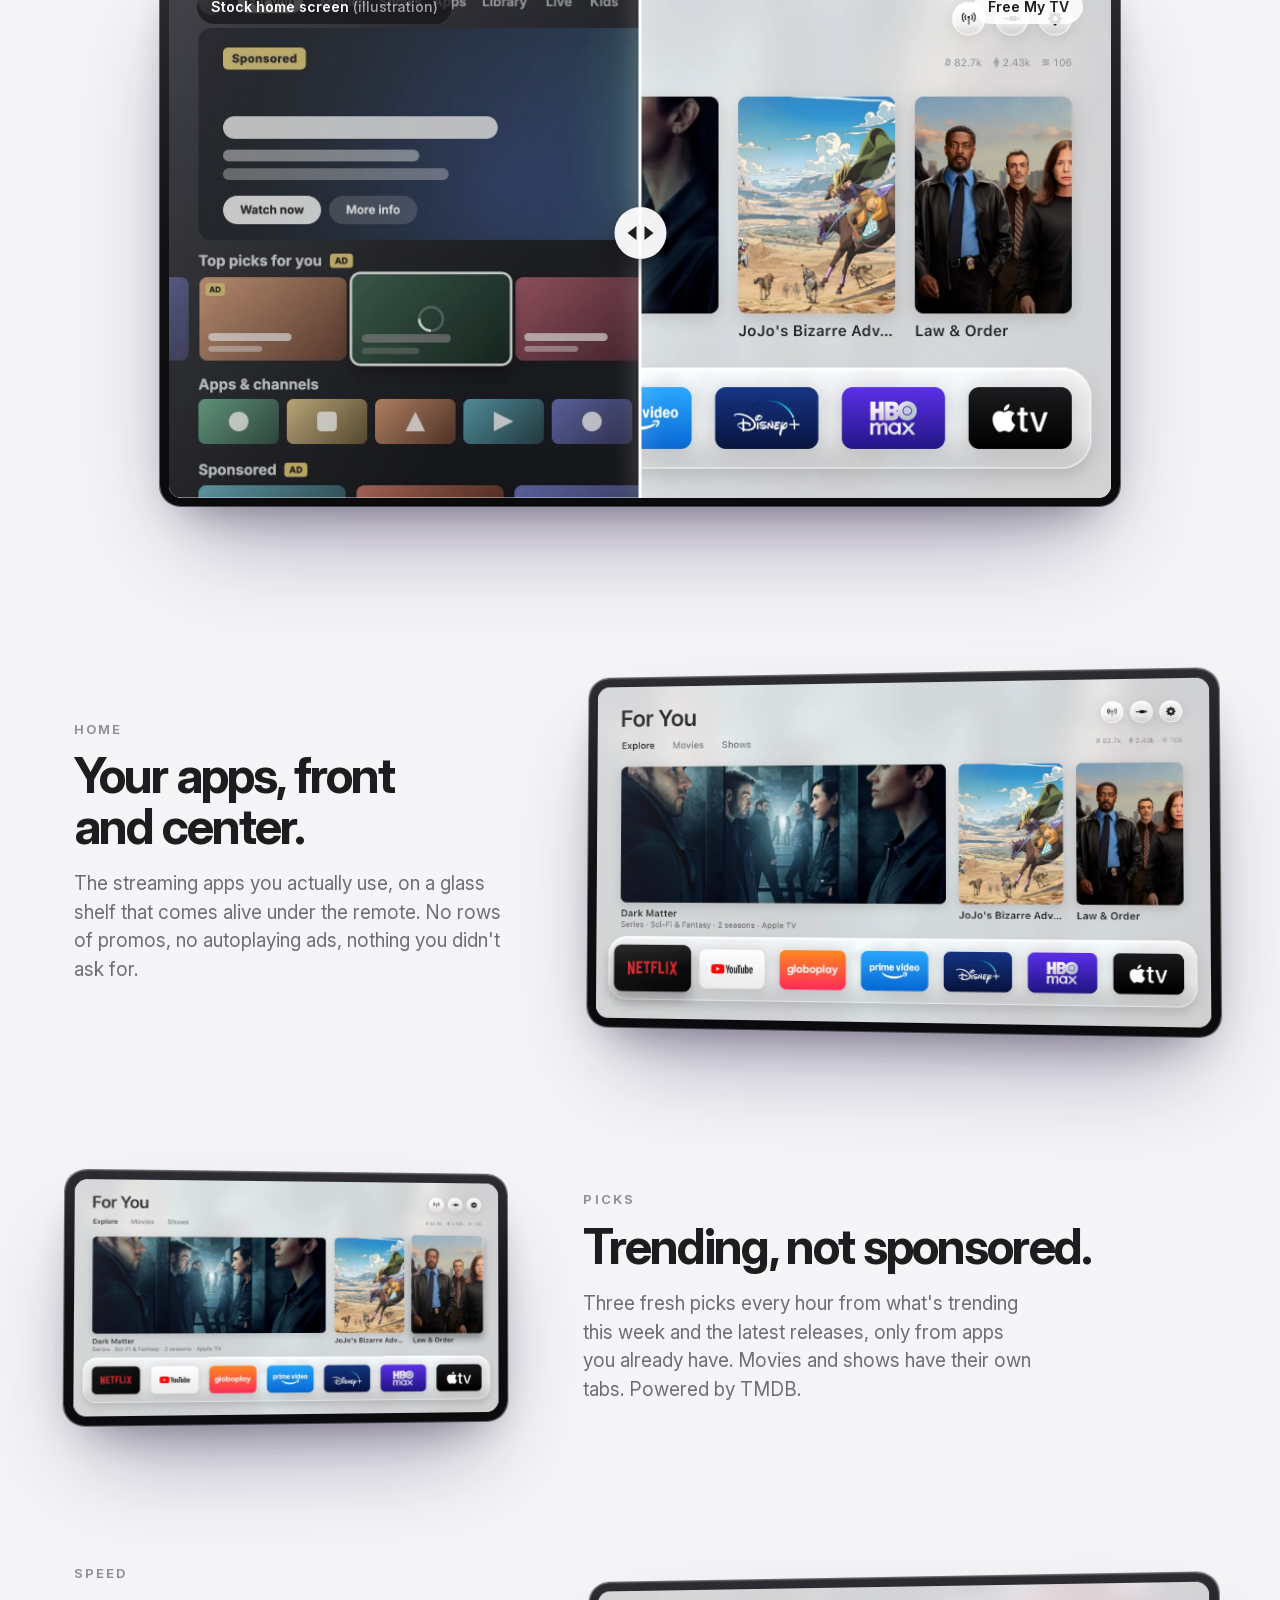
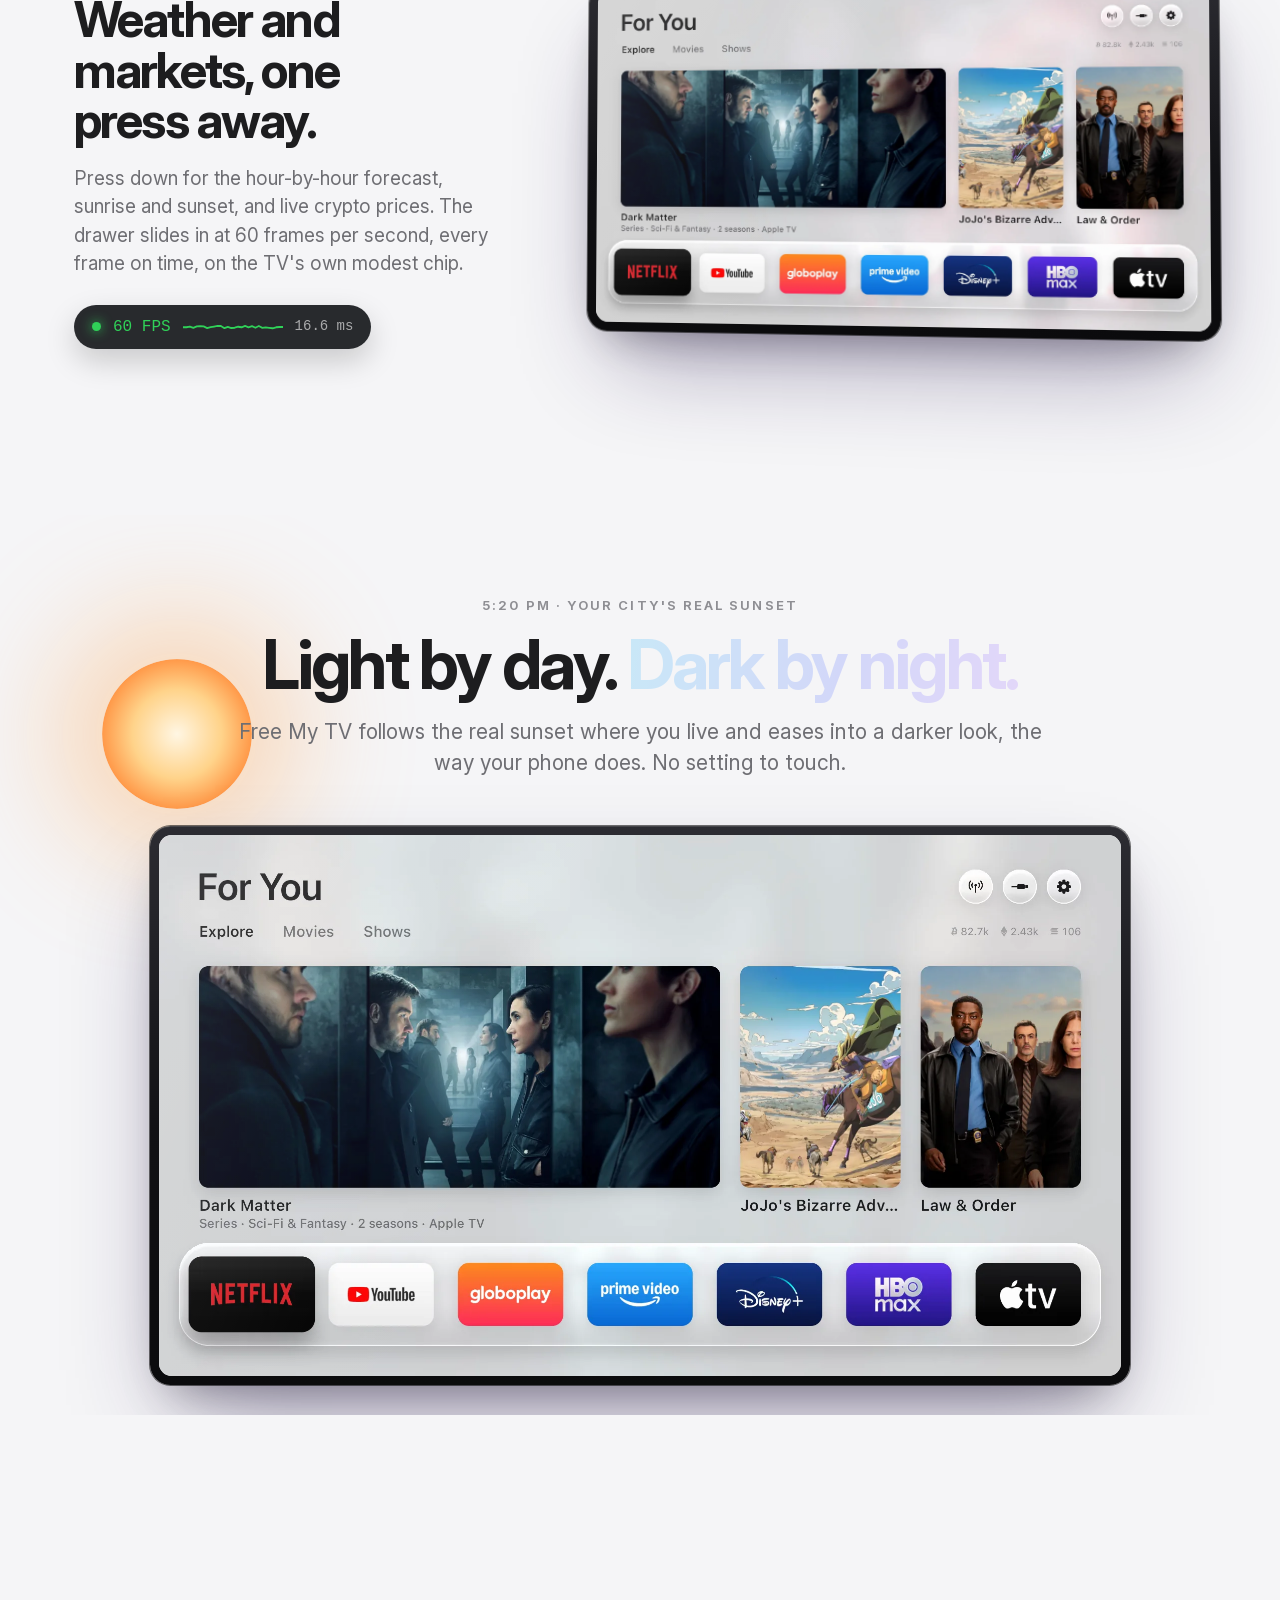
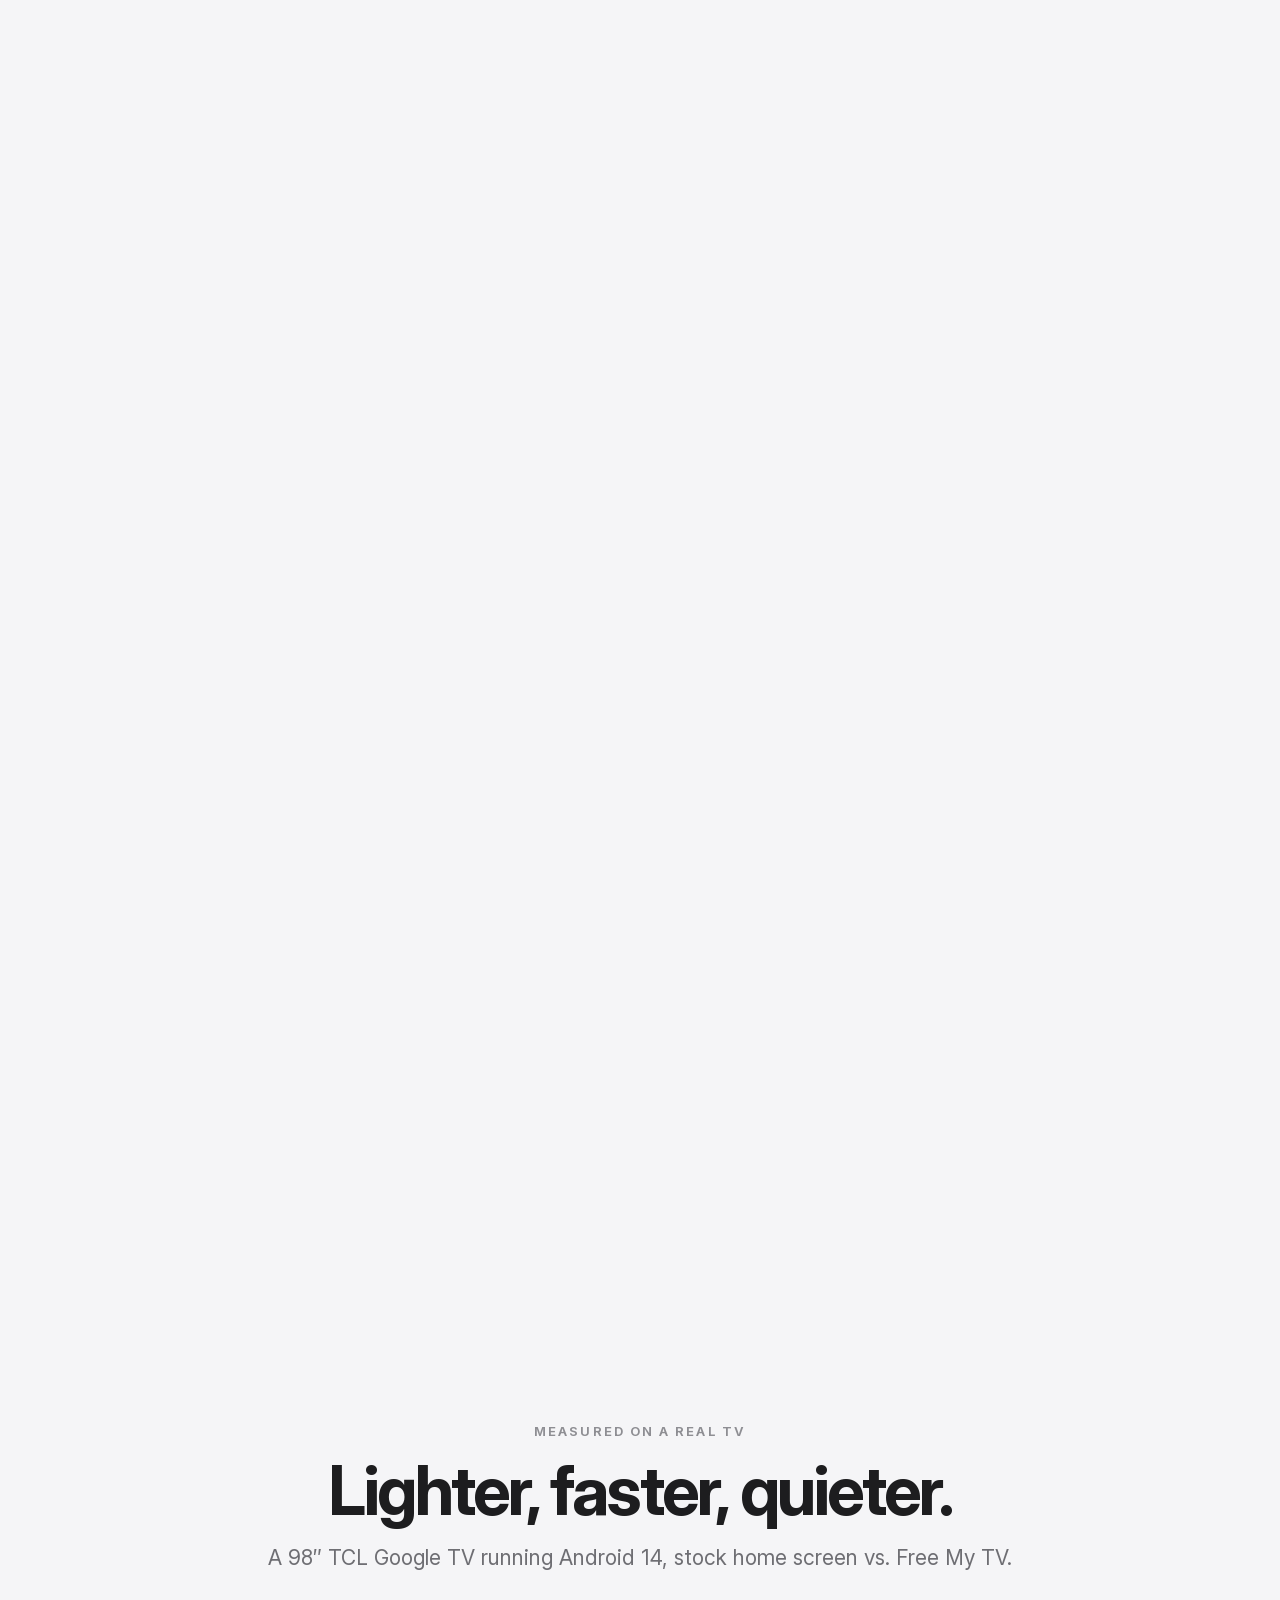
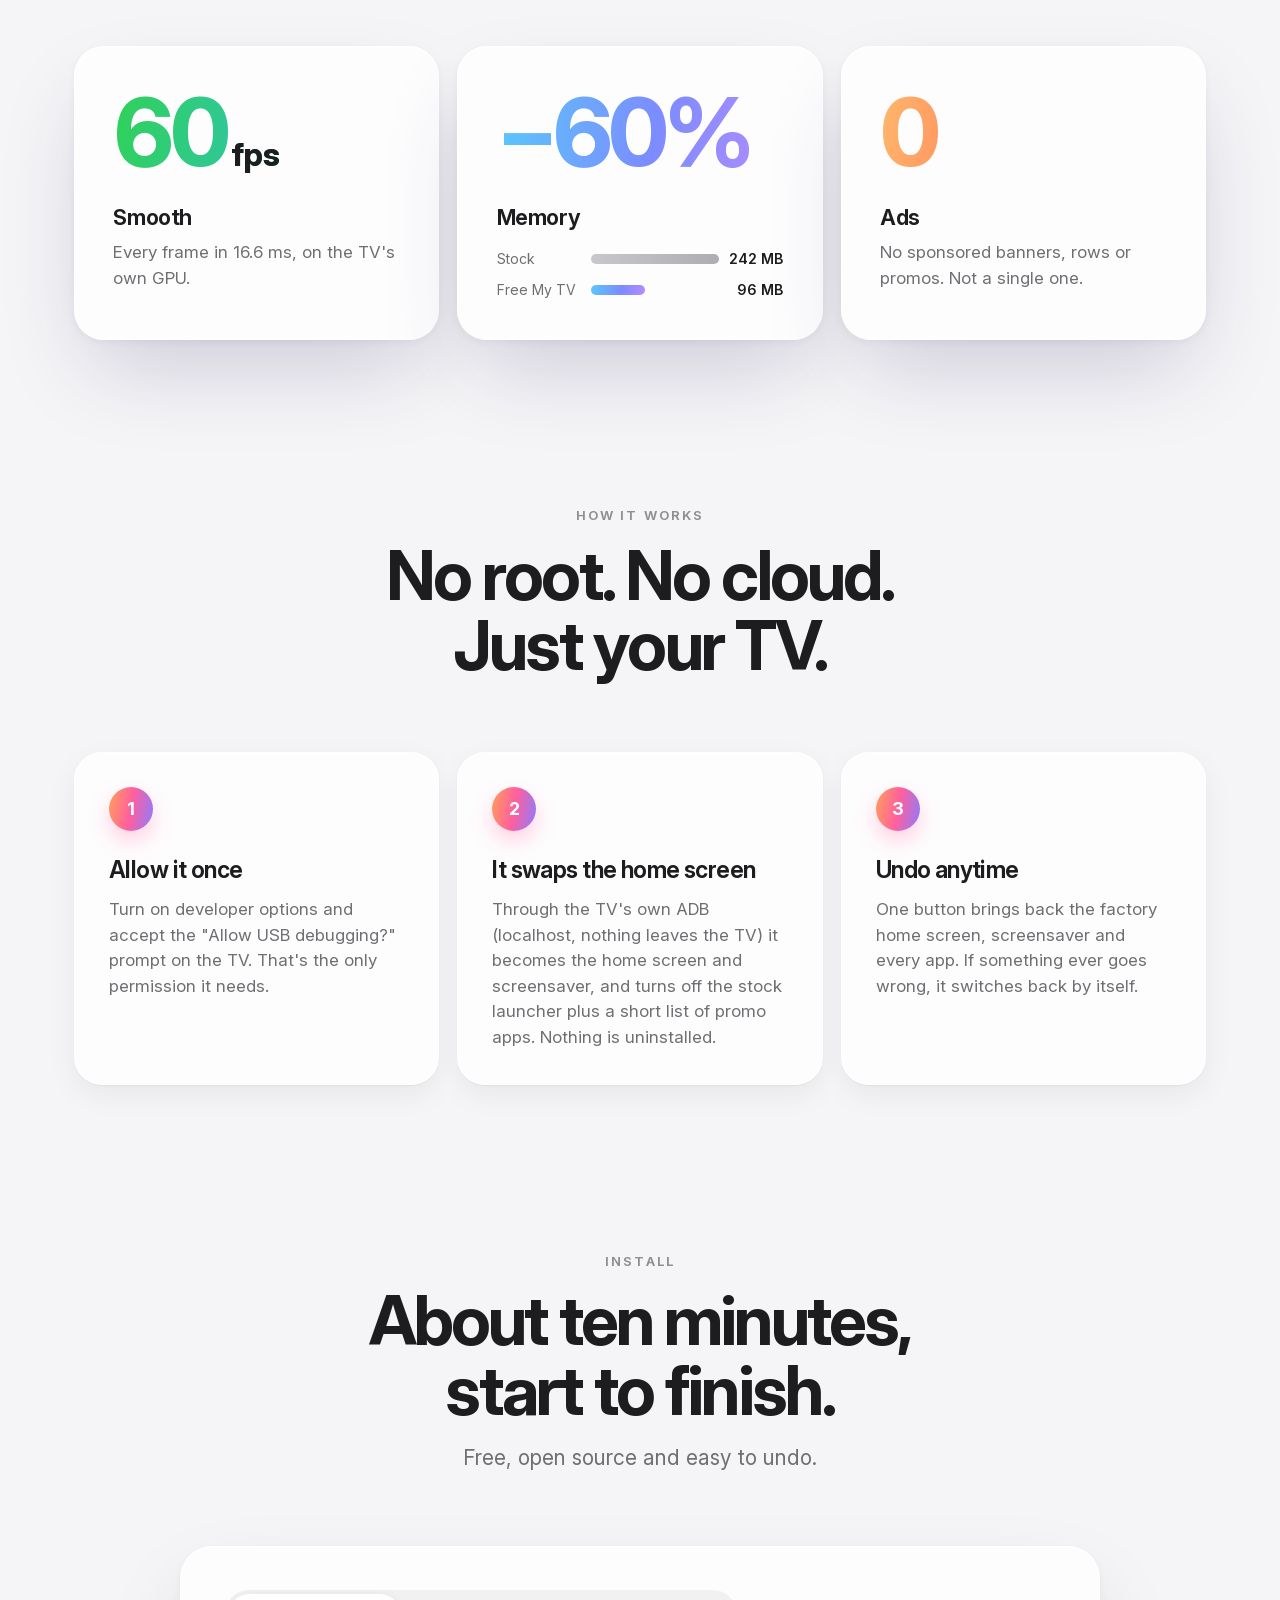
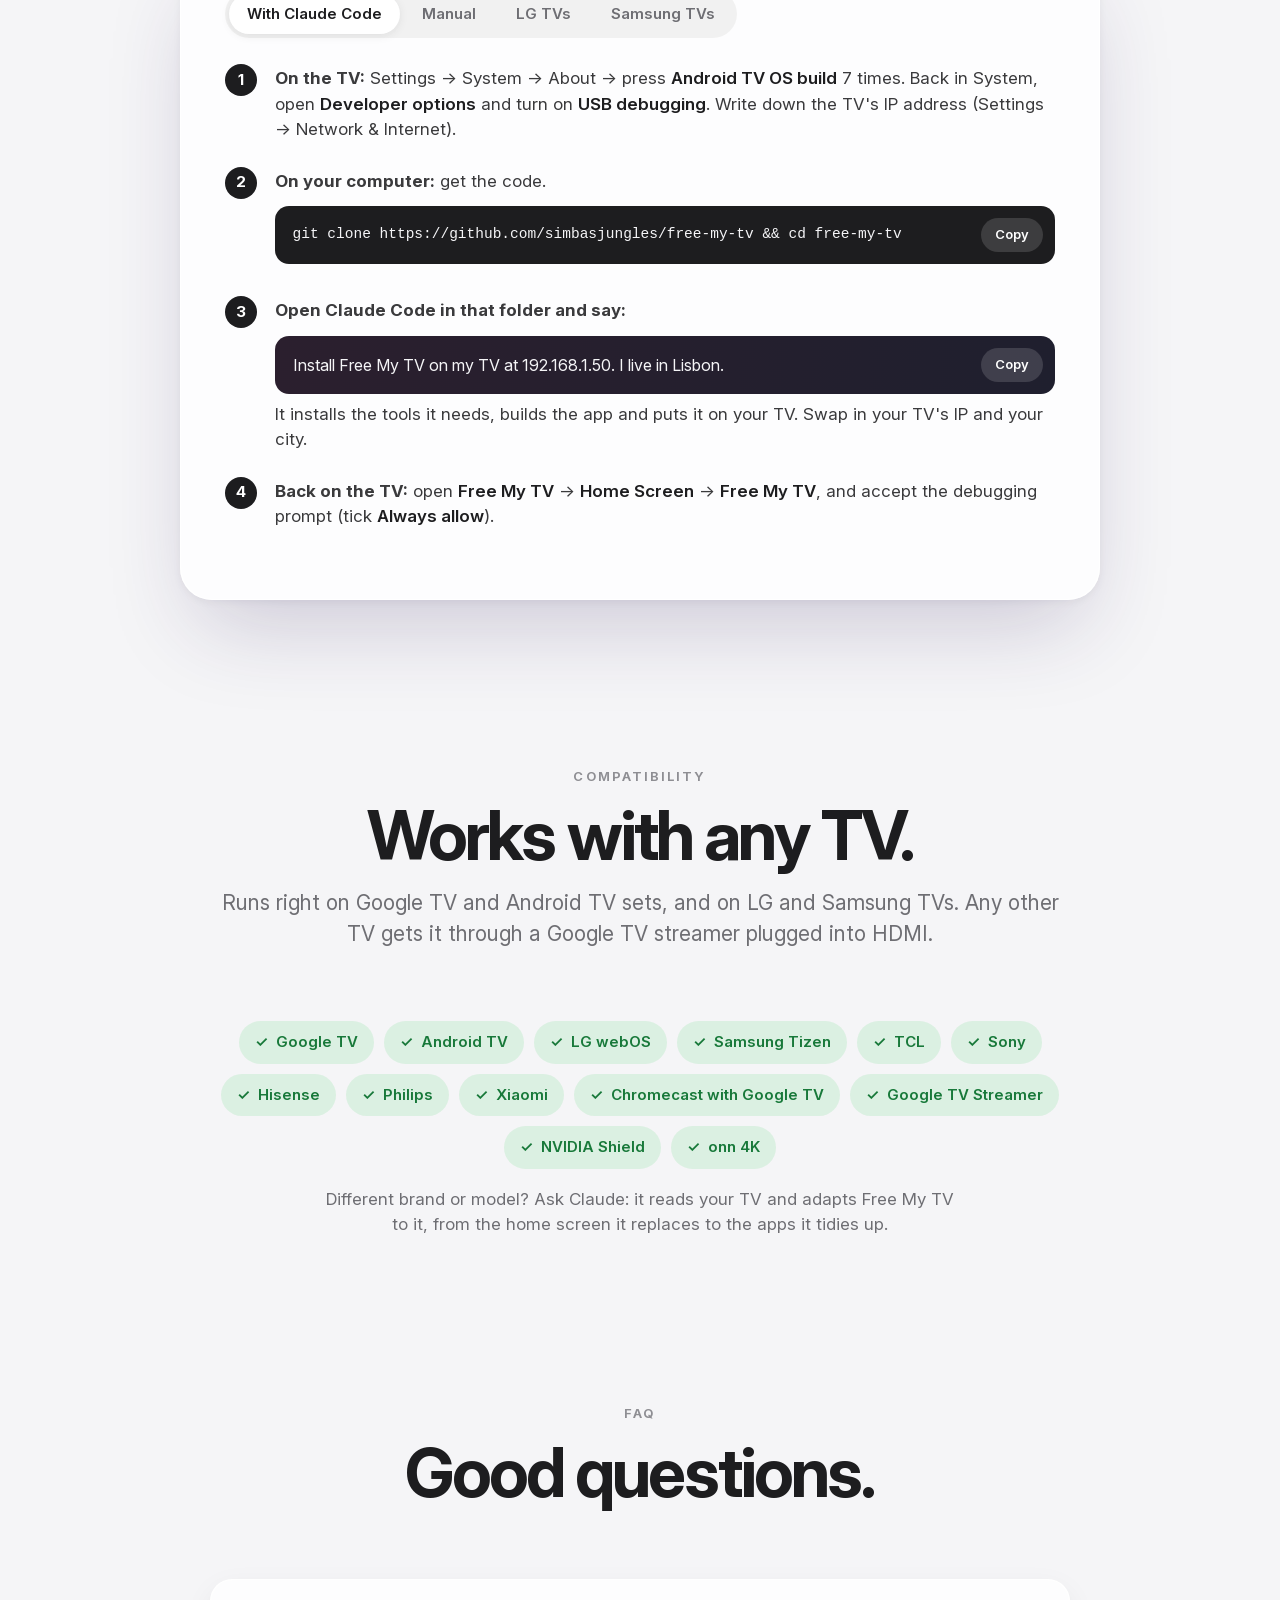
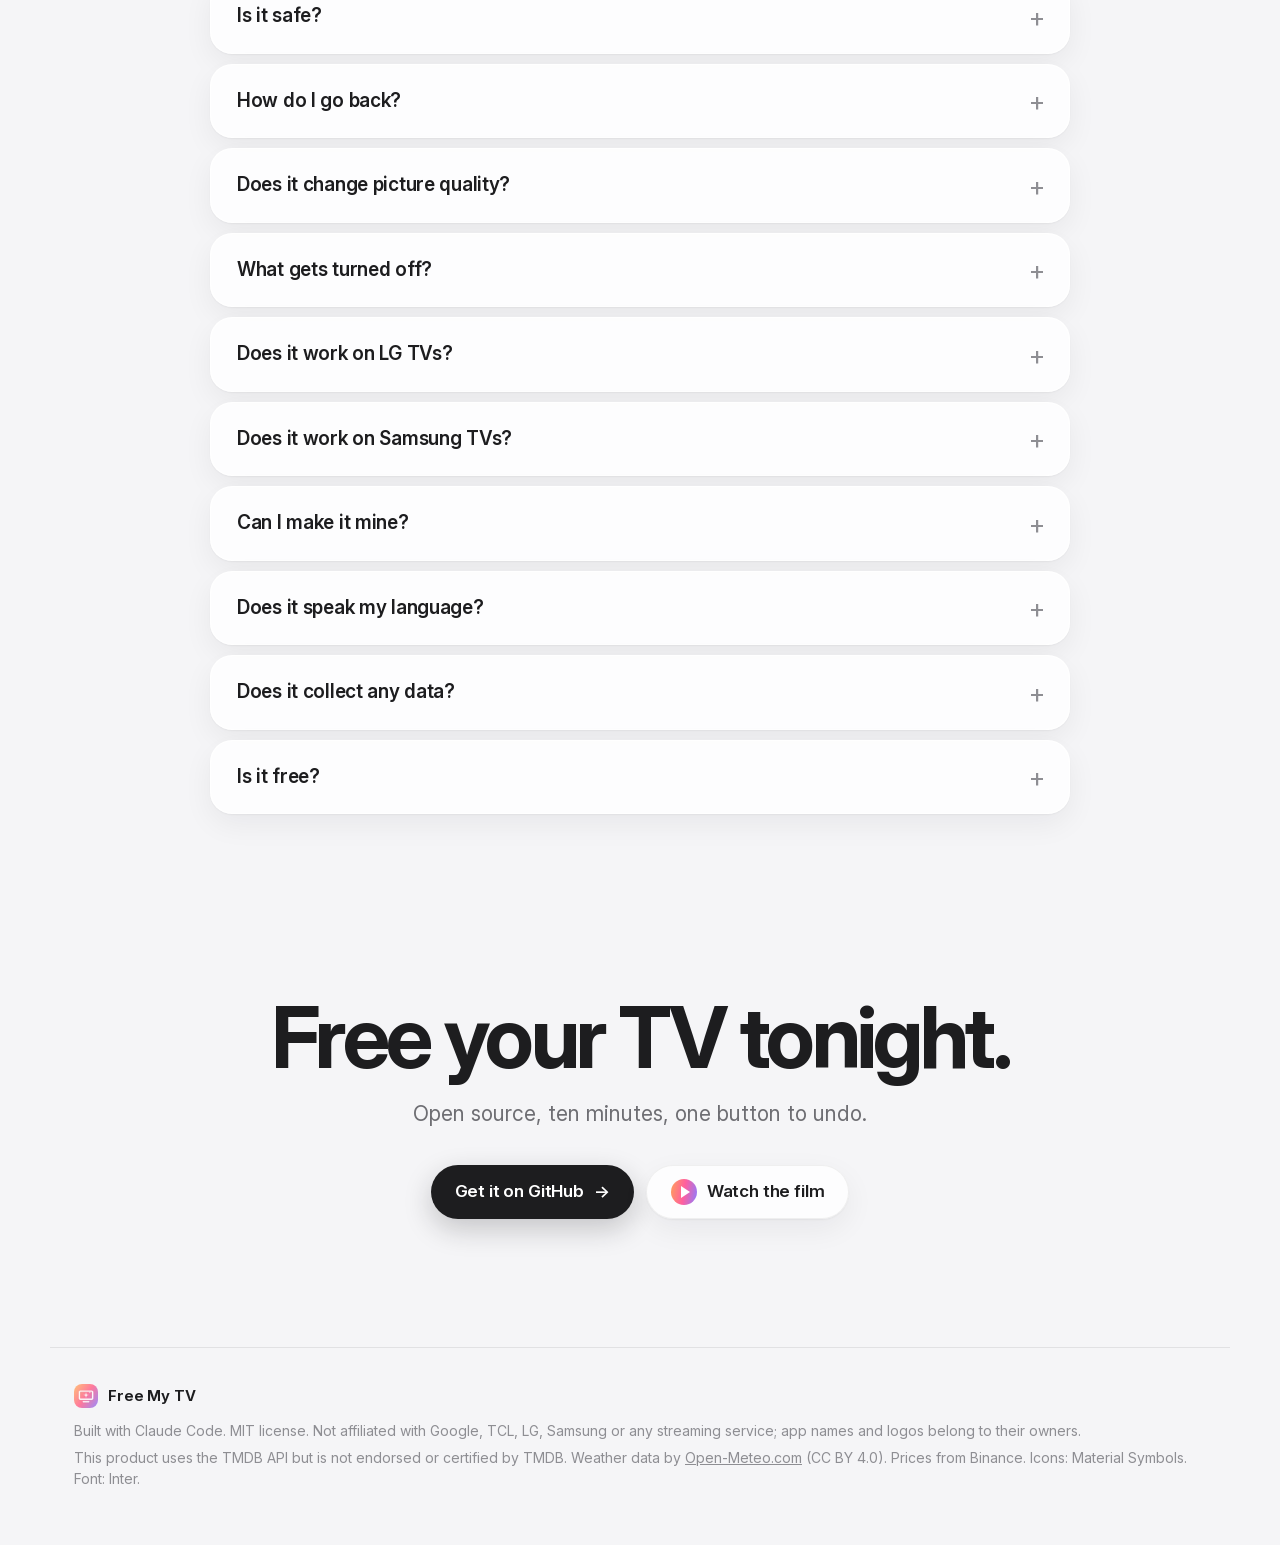
==== commit 5dcf9333: "German on LG and Samsung TVs" ====
--- a/docs/index.html
+++ b/docs/index.html
@@ -304,7 +304,7 @@
         <details><summary>Does it work on LG TVs?</summary><p>Yes. On LG it installs through LG's own Developer Mode, with nothing rooted or changed on the TV, and it opens with one press of a number key. Same home screen, same picks, weather and prices. Press EXTEND in the Developer Mode app once a month to keep it.</p></details>
         <details><summary>Does it work on Samsung TVs?</summary><p>Yes, on Samsung TVs from 2017 on. It installs through Samsung's own Developer Mode with TizenBrew Installer, the community's installer, with nothing rooted or changed on the TV. Same home screen, weather and prices, with your city from the TV's time zone. For the trending picks, Claude Code builds it with your free TMDB key.</p></details>
         <details><summary>Can I make it mine?</summary><p>That's the idea. Open the folder in Claude Code and just ask: "add Crunchyroll to the shelf", "show prices in euros", "set it up for my Sony". It changes the code, rebuilds the app and puts it on your TV.</p></details>
-        <details><summary>Does it speak my language?</summary><p>English, Spanish, Portuguese and Russian, plus German on Google TV, following the TV's language, or the one you pick in its settings. Want another one? Ask Claude to add it.</p></details>
+        <details><summary>Does it speak my language?</summary><p>English, Spanish, Portuguese, Russian and German, following the TV's language, or the one you pick in its settings. Want another one? Ask Claude to add it.</p></details>
         <details><summary>Does it collect any data?</summary><p>No accounts, no analytics, no tracking. It only talks to TMDB (picks), Open-Meteo (weather, for your city) and Binance (prices).</p></details>
         <details><summary>Is it free?</summary><p>Yes. MIT license, and the TMDB key is free too.</p></details>
       </div>
